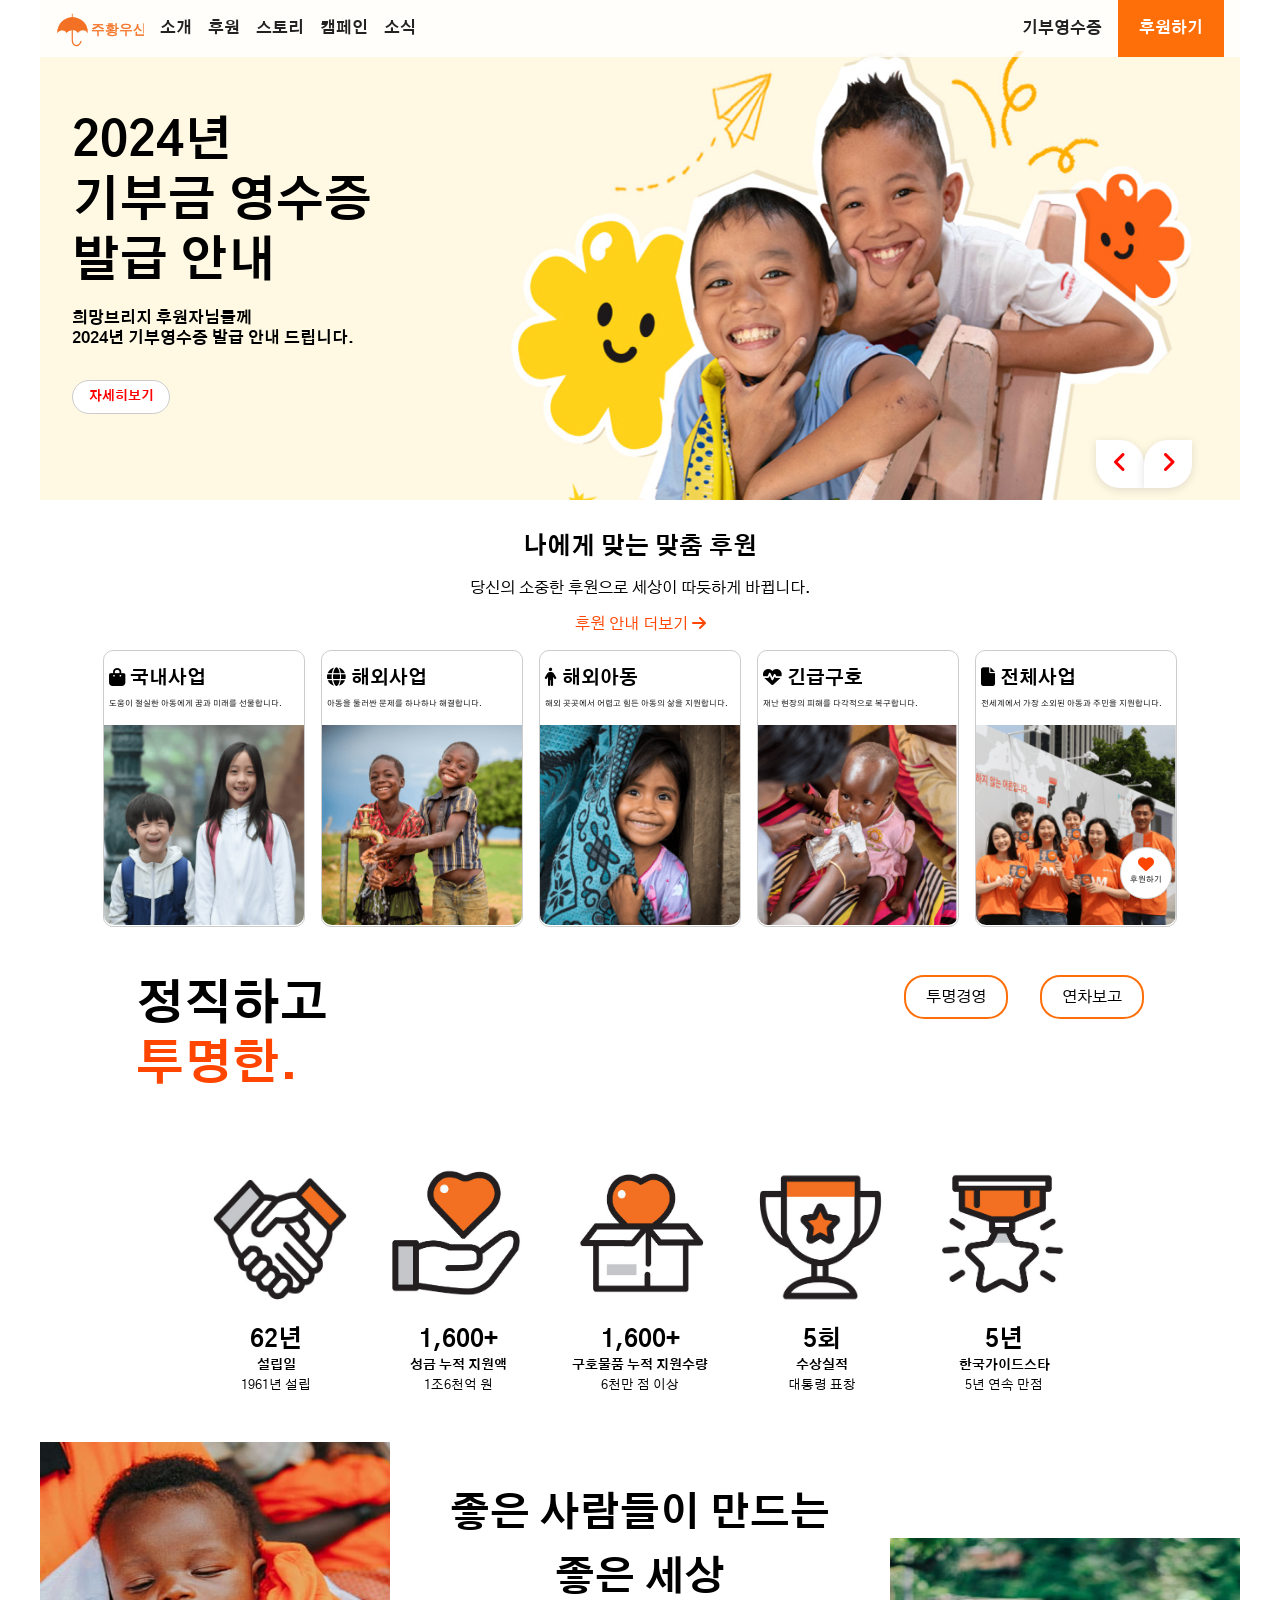
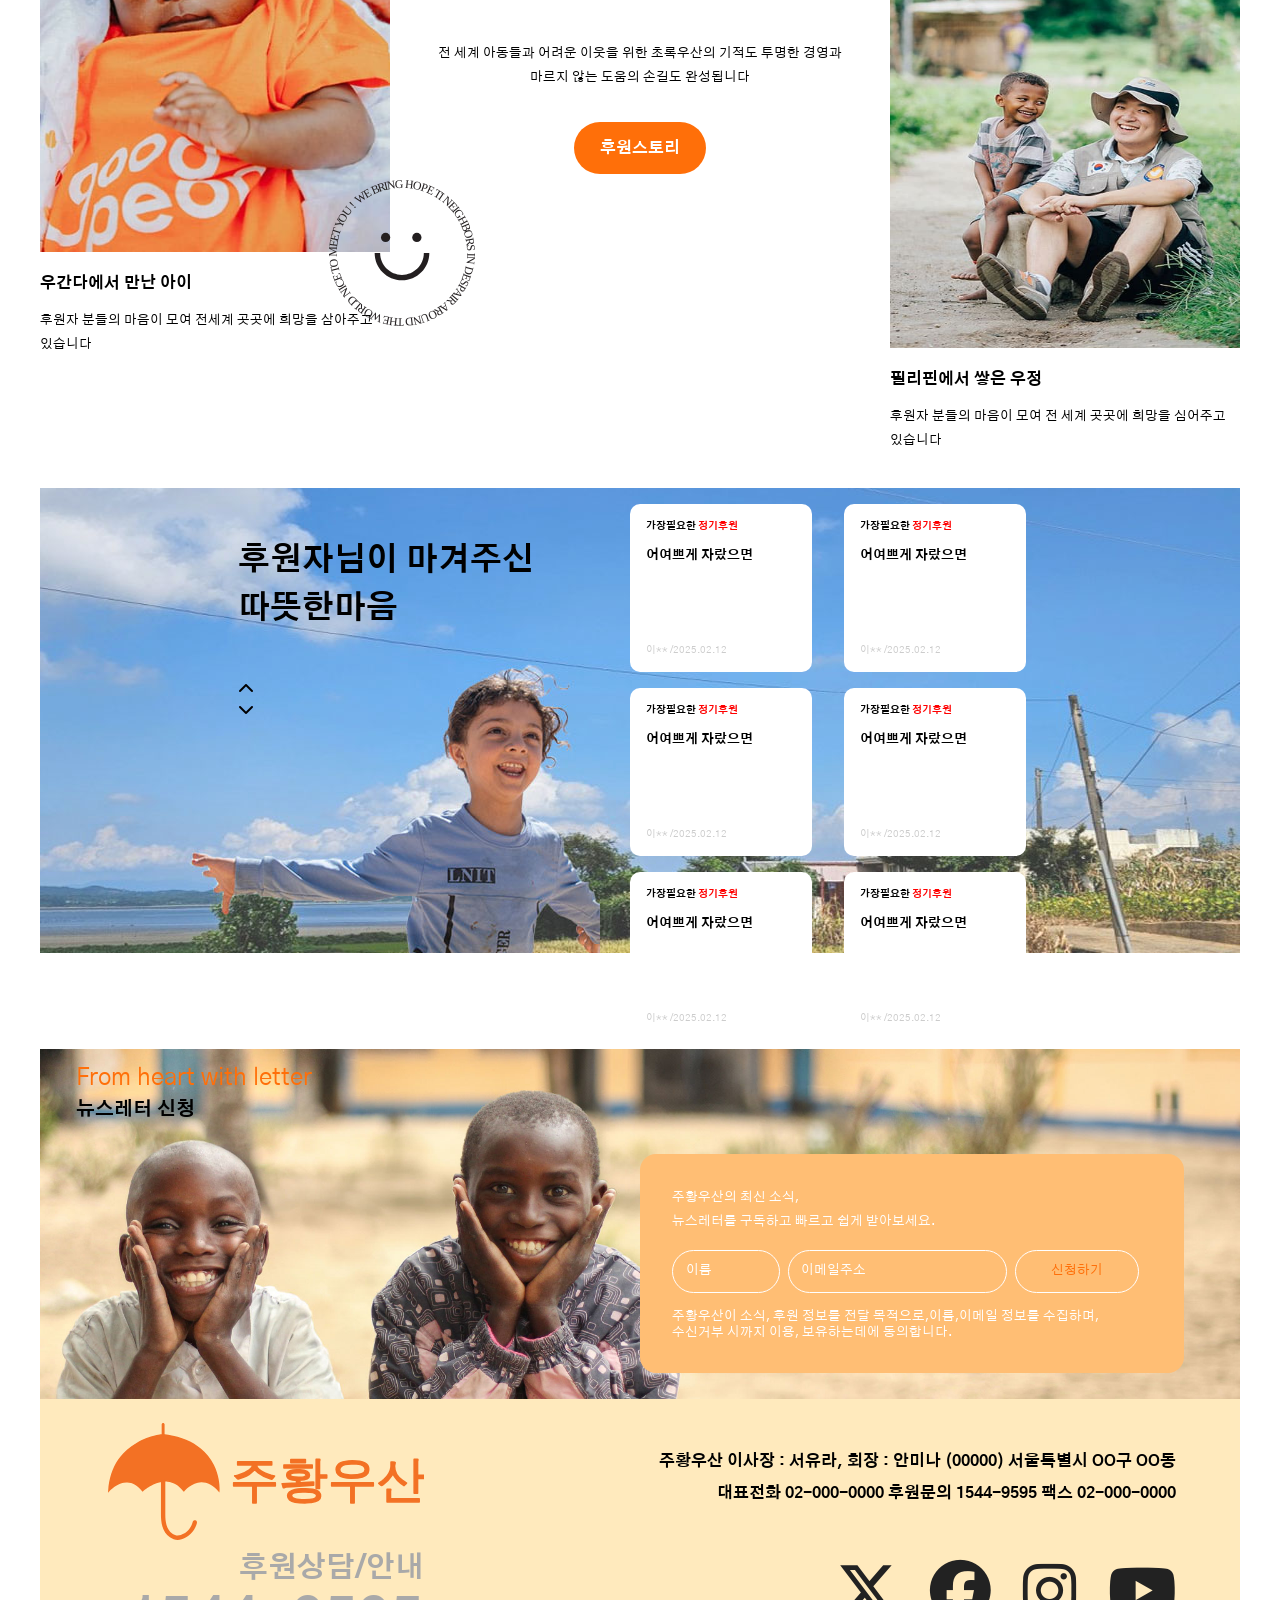
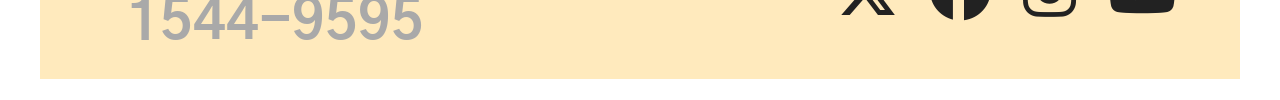
==== index.html @ 71ab64d7 "인덱스 후원스토리 뉴스" ====
<!DOCTYPE html>
<html lang="ko">
  <head>
    <meta charset="UTF-8" />
    <meta name="viewport" content="width=device-width, initial-scale=1.0" />
    <title>Document</title>

    <link rel="stylesheet" href="css/index.css" />
    <script src="js/jquery-3.7.1.min.js"></script>
    <script src="js/index.js"></script>
    <link
      rel="stylesheet"
      href="https://cdnjs.cloudflare.com/ajax/libs/font-awesome/6.7.2/css/all.min.css"
      integrity="sha512-Evv84Mr4kqVGRNSgIGL/F/aIDqQb7xQ2vcrdIwxfjThSH8CSR7PBEakCr51Ck+w+/U6swU2Im1vVX0SVk9ABhg=="
      crossorigin="anonymous"
      referrerpolicy="no-referrer"
    />
    <link rel="preconnect" href="https://fonts.googleapis.com" />
    <link rel="preconnect" href="https://fonts.gstatic.com" crossorigin />
    <link
      href="https://fonts.googleapis.com/css2?family=Gothic+A1&display=swap"
      rel="stylesheet"
    />
  </head>
  <body>
    <header>
      <div>
        <ul class="wrap01">
          <li>
            <h1>
              <a href="index.html"><img src="img/주황우산.svg" alt="로고" /></a>
            </h1>
          </li>
          <li class="menu"><a href="sponsor.html">소개</a></li>
          <li class="menu"><a href="spon.html">후원</a></li>
          <li class="menu"><a href="story.html">스토리</a></li>
          <li class="menu"><a href="campain.html">캠페인</a></li>
          <li class="menu"><a href="news.html">소식</a></li>
        </ul>
        <ul class="wrap02">
          <li class="receipt"><a href="#">기부영수증</a></li>
          <li class="sponsor"><a href="#">후원하기</a></li>
        </ul>
      </div>
      <div class="bars">
        <div class="bar"><i class="fa-solid fa-bars"></i></div>
        <div class="close"><i class="fa-solid fa-xmark"></i></div>
      </div>
    </header>
    <div class="visual">
      <div class="txt01">
        <h2>2024년<br />기부금 영수증<br />발급 안내</h2>
        <p>
          희망브리지 후원자님들께<br />2024년 기부영수증 발급 안내 드립니다.
        </p>
        <div class="more">자세히보기</div>
      </div>
      <ul>
        <li class="left"><i class="fa-solid fa-angle-left"></i></li>
        <li class="right"><i class="fa-solid fa-angle-right"></i></li>
      </ul>
    </div>
    <div class="container">

      <div class="con1">
          <h3 class="txt1">나에게 맞는 맞춤 후원</h3>
          <p class="txt2">당신의 소중한 후원으로 세상이 따듯하게 바뀝니다.</p>
          <div class="txt3">후원 안내 더보기 <i class="fa-solid fa-arrow-right"></i></div>
           <ul>
             <li>
                <div>
                  <h3><i class="fa-solid fa-bag-shopping"></i> 국내사업</h3>
                  <p>도움이 절실한 아동에게 꿈과 미래를 선물합니다. </p>
                </div>
                 <img src="img/con1.PNG" alt="">
             </li>
              <li>
              <div>
                  <h3><i class="fa-solid fa-globe"></i> 해외사업</h3>
                  <p>아동을 둘러싼 문제를 하나하나 해결합니다.</p>
                 </div>
                 <img src="img/con2.PNG" alt="">
             </li>
             <li>
              <div>
                  <h3><i class="fa-solid fa-person"></i> 해외아동</h3>
                  <p>해외 곳곳에서 어렵고 힘든 아동의 삶을 지원합니다.</p>
              </div>
              <img src="img/con3.PNG" alt="">
              </li>
              <li>
              <div>
                  <h3><i class="fa-solid fa-heart-pulse"></i> 긴급구호</h3>
                  <p>재난 현장의 피해를 다각적으로 복구합니다.</p>
              </div>
              <img src="img/con4.PNG" alt="">
              </li>
              <li class="mono">
              <div>
                  <h3><i class="fa-solid fa-file"></i> 전체사업</h3>
                  <p>전세계에서 가장 소외된 아동과 주민을 지원합니다.</p>
              </div>
              <img src="img/con5.PNG" alt="">
               </li>
              <li class="button">
              <i class="fa-solid fa-heart"></i>
            <div class="txt4">후원하기</div>
              </li>
          </ul>
         </div>
 
      <div class="con2">
          <div>
          <h2>정직하고<br><span>투명한.</span></h2>
          <ul>
              <li class="button01">투명경영</li>
              <li class="button01">연차보고</li>
          </ul>
          </div>
         <ul class="icon">
          <li>
              <img src="img/악수아이콘.jpg" alt="">
              <h3>62년</h3>
              <p class="txt5">설립일</p>
              <p>1961년 설립</p>
          </li>
          <li>
              <img src="img/손하트아이콘.jpg" alt="">
              <h3>1,600+</h3>
              <p class="txt5">성금 누적 지원액</p>
              <p>1조6천억 원</p>
          </li>
          <li>
              <img src="img/박스아이콘.jpg" alt="">
              <h3>1,600+</h3>
              <p class="txt5">구호물품 누적 지원수량</p>
              <p>6천만 점 이상</p>
          </li>
          <li>
              <img src="img/트로피아이콘.jpg" alt="">
              <h3>5회</h3>
              <p class="txt5">수상실적</p>
              <p>대통령 표창</p>
          </li>
          <li>
              <img src="img/별아이콘.jpg" alt="">
              <h3>5년</h3>
              <p class="txt5">한국가이드스타</p>
              <p>5년 연속 만점</p>
          </li>
          </ul>
        </div>

      <div class="con03">
        <div class="good">
          <h3>좋은 사람들이 만드는 좋은 세상</h3>
          <p class="txt05">
            전 세계 아동들과 어려운 이웃을 위한 초록우산의 기적도 투명한 경영과
            마르지 않는 도움의 손길도 완성됩니다
          </p>
          <div class="box"><a href="#">후원스토리</a></div>
        </div>
        <ul>
          
         <li>
          <img src="img/side_img1.jpg" alt="아기사진" />
          <p class="txt03">우간다에서 만난 아이</p>
          <p class="txt04">
            후원자 분들의 마음이 모여 전세계 곳곳에 희망을 삼아주고 있습니다
          </p>
          <div class="bg"></div>
        </li>
        
        <li class="good02">
          <h3>좋은 사람들이 만드는 좋은 세상</h3>
          <p class="txt05">
            전 세계 아동들과 어려운 이웃을 위한 초록우산의 기적도 투명한 경영과
            마르지 않는 도움의 손길도 완성됩니다
          </p>
          <div class="box"><a href="#">후원스토리</a></div>
        </li>
        <li class="people">
          <img src="img/side_img2.jpg" alt="봉사자와 아이" />
          <p class="txt03">필리핀에서 쌓은 우정</p>
          <p class="txt04">
            후원자 분들의 마음이 모여 전 세계 곳곳에 희망을 심어주고 있습니다
          </p>
        </li>
        </ul>
    </div>
      <div class="con04">
        <div class="wrap">
          <div class="left05">
          <h3>
            후원자님이 마겨주신<br />
            따뜻한마음
          </h3>
          <div><i class="fa-solid fa-chevron-up"></i></div>
          <div><i class="fa-solid fa-chevron-down"></i></div>
          </div>
          <div class="right05">
          <ul>
              <li>
              <p class="txt06">가장필요한 <span>정기후원</span></p>
              <p class="txt07">어여쁘게 자랐으면</p>
              <p class="txt08">이** /2025.02.12</p>
              </li>
              <li>
                <p class="txt06">가장필요한 <span>정기후원</span></p>
                <p class="txt07">어여쁘게 자랐으면</p>
                <p class="txt08">이** /2025.02.12</p>
              </li>
              <li>
                <p class="txt06">가장필요한 <span>정기후원</span></p>
                <p class="txt07">어여쁘게 자랐으면</p>
                <p class="txt08">이** /2025.02.12</p>
              </li>
              <li>
                <p class="txt06">가장필요한 <span>정기후원</span></p>
                <p class="txt07">어여쁘게 자랐으면</p>
                <p class="txt08">이** /2025.02.12</p>
              </li>
          </ul>
          <ul>
              <li>
              <p class="txt06">가장필요한 <span>정기후원</span></p>
              <p class="txt07">어여쁘게 자랐으면</p>
              <p class="txt08">이** /2025.02.12</p>
              </li>
              <li>
                <p class="txt06">가장필요한 <span>정기후원</span></p>
                <p class="txt07">어여쁘게 자랐으면</p>
                <p class="txt08">이** /2025.02.12</p>
              </li>
              <li>
                <p class="txt06">가장필요한 <span>정기후원</span></p>
                <p class="txt07">어여쁘게 자랐으면</p>
                <p class="txt08">이** /2025.02.12</p>
              </li>
            </ul>
           </div>
           <div class="new">
            <ul>
              <li>
              <p class="txt06">가장필요한 <span>정기후원</span></p>
              <p class="txt07">어여쁘게 자랐으면</p>
              <p class="txt08">이** /2025.02.12</p>
              </li>
              <li>
                <p class="txt06">가장필요한 <span>정기후원</span></p>
                <p class="txt07">어여쁘게 자랐으면</p>
                <p class="txt08">이** /2025.02.12</p>
              </li>
              <li>
                <p class="txt06">가장필요한 <span>정기후원</span></p>
                <p class="txt07">어여쁘게 자랐으면</p>
                <p class="txt08">이** /2025.02.12</p>
              </li>
            </ul>

           </div>
        </div>
      </div>
      <div class="con5">
        <div class="wrap05">
        <div class="leftbox">
          <p class="letter">From heart with letter</p>
          <p class="newsletter">뉴스레터 신청</p>
        </div>
        <div class="rightbox">
          <p>주황우산의 최신 소식,</p>
          <p>뉴스레터를 구독하고 빠르고 쉽게 받아보세요.</p>
          <ul>
            <li class="name">이름</li>
            <li class="meil">이메일주소</li>
            <li class="sign"><a href="#">신청하기</a></li>
          </ul>
          <div class="agree">
            주황우산이 소식, 후원 정보를 전달 목적으로,이름,이메일 정보를
            수집하며, 수신거부 시까지 이용, 보유하는데에 동의합니다.
          </div>
        </div>
      </div>
        <div class="bottombox">
          <p>주황우산의 최신 소식,</p>
          <p>뉴스레터를 구독하고 빠르고 쉽게 받아보세요.</p>
          <ul>
            <li class="name">이름</li>
            <li class="meil">이메일주소</li>
            <li class="sign"><a href="#">신청하기</a></li>
          </ul>
          <div class="agree">
            주황우산이 소식, 후원 정보를 전달 목적으로,이름,이메일 정보를
            수집하며, 수신거부 시까지 이용, 보유하는데에 동의합니다.
          </div>
        </div>
      </div>
    </div>
    <footer>
      <div class="wrap03">
        <a href="index.html"><img src="img/주황우산.svg" alt="로고" /></a>
        <p>후원상담/안내</p>
        <h2>1544-9595</h2>
      </div>
      <div class="wrap04">
        <div class="txt02">
          <p>
            주황우산 이사장 : 서유라, 회장 : 안미나 (00000) 서울특별시 OO구 OO동
          </p>
          <p>대표전화 02-000-0000 후원문의 1544-9595 팩스 02-000-0000</p>
        </div>
        <ul>
          <li>
            <a href="#"><i class="fa-brands fa-x-twitter"></i></a>
          </li>
          <li>
            <a href="#"><i class="fa-brands fa-facebook"></i></a>
          </li>
          <li>
            <a href="#"><i class="fa-brands fa-instagram"></i></a>
          </li>
          <li>
            <a href="#"><i class="fa-brands fa-youtube"></i></a>
          </li>
        </ul>
      </div>
    </footer>
    </body>
  </html>
   
  </body>
</html>
---- css/index.css ----
* {
  margin: 0px;
  padding: 0px;
}
li {
  list-style: none;
}
a {
  text-decoration: none;
  color: #222;
}
body {
  font-size: 16px;
  word-break: keep-all;
  height: 3300px;
  font-family: "Gothic A1", serif;
}

/*모바일 버전*/
@media (max-width: 600px) {
  /*header*/
  header {
    margin: 0px auto;
    background-color: rgba(255, 255, 255, 0.8);
    position: fixed;
    z-index: 10;
    width: 100%;
    padding: 0.5rem 1rem;
    align-items: center;
    box-sizing: border-box;
    display: flex;
    justify-content: space-between;
  }
  header a:hover {
    color: #ff6f09;
  }

  h1 {
    width: 6rem;
    height: 32px;
  }

  /*wrap01*/
  .wrap01 {
    display: flex;
    gap: 1rem;
  }

  .wrap02 {
    display: flex;
    align-items: center;
    gap: 1rem;
  }

  .menu {
    display: none;
  }

  .wrap02 {
    display: none;
  }

  .wrap02 .sponsor a:hover {
    color: #ff6f09;
  }
  .bars {
    font-size: 1.5rem;
    position: relative;
  }
  .close {
    position: absolute;
    top: 5%;
  }
  /*visual*/
  .visual {
    width: 100%;
    height: 100vh;
    background-image: url(../img/img_intro_dx.jpg);
    background-repeat: no-repeat;
    background-size: cover;
    background-position: center;
    position: relative;

    box-sizing: border-box;
  }
  .visual .txt01 {
    position: absolute;
    left: 45%;
    top: 60%;
    text-align: right;
  }
  .visual h2 {
    font-size: 2rem;
  }
  .visual p {
    font-size: 1rem;
    font-weight: bold;
    margin-top: 1rem;
  }
  .visual .more {
    background-color: #fff;
    color: red;
    width: 5rem;
    padding: 0.5rem;
    border-radius: 5rem;
    border: 1px solid#ccc;
    text-align: center;
    font-size: 0.8rem;
    font-weight: bold;
    margin-top: 2rem;
    margin-left: 11rem;
  }
  .visual ul {
    display: none;
  }

  .visual li {
    background-color: #fff;
    height: 3rem;
    width: 3rem;
    text-align: center;
    line-height: 3rem;
    box-shadow: rgba(99, 99, 99, 0.2) 0px 2px 8px 0px;
  }

  .visual .left {
    border-radius: 0rem 1.5rem;
  }
  .visual .right {
    border-radius: 1.5rem 0rem;
  }

  /*container*/
  .container {
    width: 90%;
    margin: 0rem auto;
  }
  /*con1*/
  .con1 {
    width: 100%;
  }
  .con1 ul {
    position: relative;
    display: flex;
    gap: 1rem;
    flex-wrap: wrap;
  }
  .con1 ul li div {
    text-align: center;
    margin: 1rem;
  }
  .con1 ul li p {
    font-size: 0.5rem;
    margin-top: 0.5rem;
  }
  .con1 ul li {
    width: 100%;
    height: 320px;
    border: 1px solid #ccc;
    border-radius: 10px;
    width: calc(100% / 2 - 1rem);
  }
  .con1 ul li img {
    width: 100%;
    height: 250px;
    border-radius: 0px 0px 10px 10px;
  }
  .con1 .txt1 {
    font-size: 1.5rem;
    text-align: center;
    margin: 2rem 0rem 1rem;
  }
  .con1 .txt2 {
    text-align: center;
    margin-bottom: 1rem;
  }
  .con1 .txt3 {
    text-align: center;
    color: orangered;
    margin-bottom: 1rem;
  }
  .con1 .mono {
    display: none;
  }
  .con1 .button {
    background-color: #fff;
    width: 80px;
    height: 80px;
    text-align: center;
    border-radius: 100%;
    position: absolute;
    left: 80%;
    bottom: 0%;
  }
  .con1 .button i {
    color: orangered;
    margin: 1rem 0rem 0rem;
    font-size: 1.5rem;
  }
  .con1 .button .txt4 {
    font-size: 0.8rem;
    margin-top: 0rem;
    font-weight: bold;
  }
  /*con2*/
  .con2 {
    width: 90%;
    margin: 3rem auto;
  }
  .con2 div {
    display: flex;

    gap: 2rem;
  }
  .con2 h2 {
    font-size: 2.5rem;
  }
  .con2 h2 span {
    color: orangered;
  }
  .con2 ul .button01 {
    border: 2px solid #ff6f09;
    width: 100px;
    height: 40px;
    line-height: 40px;
    border-radius: 20px;
  }
  .con2 ul {
    display: flex;
    justify-content: center;
    gap: 1rem;
    text-align: center;
    margin-top: 5rem;
  }
  .con2 .icon {
    margin-top: 2rem;
  }
  .con2 ul img {
    width: 90%;
    height: 100px;
    margin-bottom: 0.7rem;
  }
  .con2 h3 {
    font-size: 1.5rem;
    width: 3vw;
  }
  .con2 ul p {
    font-size: 0.8rem;
  }
  .con2 ul .txt5 {
    font-weight: bold;
  }

  /**container con03**/
  .con03 {
    width: 100%;
    margin: 0px auto;
  }
  .con03 .good02 {
    display: none;
  }

  .con03 ul {
    display: flex;
    gap: 2.1rem;
  }

  .con03 img {
    width: 100%;
    height: 300px;
  }

  .con03 .txt03 {
    font-weight: bold;
    margin: 1rem 0rem;
  }
  .con03 .txt04 {
    font-size: 0.8rem;
    line-height: 1.5rem;
  }
  .con03 li {
    position: relative;
  }
  .con03 .bg {
    width: 100%;
    height: 150px;
    background-image: url(../img/smail.svg);
    background-position: center;
    background-repeat: no-repeat;
    position: absolute;
    left: 30%;
    top: 43%;
  }
  .con03 h3 {
    font-size: 2rem;
    text-align: center;
    margin: 2rem 0rem 1rem;
    line-height: 4rem;
  }
  .con03 .txt05 {
    font-size: 0.8rem;
    text-align: center;
    line-height: 1.5rem;
  }
  .con03 .box {
    background-color: #ff6f09;
    width: 100px;
    text-align: center;
    margin: 2rem auto;
    padding: 1rem;
    border-radius: 30px;
  }
  .con03 .box a {
    color: #fff;
    font-weight: bold;
  }

  /**con04**/
  .con04 {
    width: 100%;
    height: 100vh;
    background-image: url(../img/sub1-img1.png);
    background-repeat: no-repeat;
    background-position: center;
    background-size: cover;
    margin-bottom: 3rem;
  }

  .con04 .wrap {
    margin-top: 3rem;
    display: flex;
    gap: 1rem;
  }

  .con04 h3 {
    font-size: 2rem;
    text-align: left;
    margin: 3rem 0rem;
    line-height: 3rem;
  }
  .con04 .right05 {
    display: none;
  }
  .con04 .new {
    margin-top: 5rem;
  }
  .con04 li {
    background-color: #ffeabd;
    width: 80%;
    margin: 1rem;
    padding: 1rem;
    border-radius: 10px;
  }
  .con04 .txt06 {
    font-weight: bold;
    font-size: 0.6rem;
  }
  .con04 span {
    color: red;
    font-weight: bold;
  }
  .con04 .txt07 {
    font-weight: bold;
    margin: 1rem 0rem 5rem;
    font-size: 0.8rem;
  }
  .con04 .txt08 {
    font-size: 0.6rem;
    color: #ccc;
  }
  /*con5*/
  .con5 {
    width: 100%;
  }
  .con5 .wrap05 {
    width: 100%;
    height: 350px;
    margin: 0px auto;
    background-image: url(../img/뉴스레터.jpg);
    background-repeat: no-repeat;
    background-size: cover;
    position: relative;
    background-position: center;
    border-radius: 20px;
  }
  .con5 .leftbox {
    position: absolute;
    left: 50%;
    top: 30%;
    line-height: 1.5rem;
    text-align: right;
  }
  .con5 .leftbox .letter {
    color: #ff6f09;
    font-size: 1.5rem;
    margin-bottom: 0.5rem;
  }
  .con5 .leftbox .newsletter {
    font-size: 1.2rem;
    font-weight: bold;
  }

  .con5 .rightbox {
    display: none;
  }
  .con5 .bottombox {
    color: #fff;
    background-color: #ffbe74;
    width: 90%;
    padding: 1.5rem;
    border-radius: 1rem;
  }
  .con5 .bottombox p {
    font-size: 0.8rem;
    line-height: 1.5rem;
  }
  .con5 .bottombox ul {
    margin: 1rem 0rem;
    display: flex;
    gap: 0.5rem;
  }
  .con5 .bottombox li {
    font-size: 0.8rem;
    border: 1px solid#fff;
    border-radius: 2rem;
    padding: 0.8rem;
  }
  .con5 .bottombox .name {
    width: 5rem;
  }
  .con5 .bottombox .meil {
    width: 12rem;
  }
  .con5 .bottombox .sign {
    width: 6rem;
    text-align: center;
  }
  .con5 .bottombox .sign a {
    color: #ff6f09;
  }

  .con5 .bottombox .sign:hover {
    background-color: #fff;
  }

  .con5 .bottombox .agree {
    font-size: 0.8rem;
    word-wrap: break-word;
  }
  /*footer*/
  footer {
    width: 100%;

    margin: 0px auto;
    background-color: #ffeabd;

    padding: 2rem 4rem;
    box-sizing: border-box;
  }
  footer img {
    width: 200px;
  }

  footer .wrap03 {
    color: darkgray;
    font-weight: bold;
    padding-bottom: 2rem;
  }
  footer .wrap03 p {
    font-size: 1.8rem;
    margin-top: 1.5rem;
  }

  footer h2 {
    font-size: 3rem;
  }

  footer .txt02 p {
    font-size: 0.9rem;
    line-height: 2rem;
    font-weight: bold;
  }

  footer ul {
    display: flex;

    gap: 2rem;
    font-size: 3rem;
    padding-top: 2rem;
  }
}

/*태블릿*/
@media (min-width: 600px) and (max-width: 1220px) {
  /*header*/
  header {
    margin: 0px auto;
    background-color: rgba(255, 255, 255, 0.8);
    position: fixed;
    z-index: 10;
    width: 100%;
    padding: 0.8rem 1rem;
    align-items: center;
    box-sizing: border-box;
  }
  header a:hover {
    color: #ff6f09;
  }

  h1 {
    width: 5.5rem;
    height: 31.65px;
  }

  header div {
    display: flex;
    align-items: center;
    justify-content: space-between;
    line-height: 31.65px;
    width: 100%;
    margin: 0px auto;
    box-sizing: border-box;
    padding: 0rem 1rem;
  }
  /*wrap01*/
  .wrap01 {
    display: flex;
    gap: 1rem;
  }

  .wrap02 {
    display: flex;
    align-items: center;
    gap: 1rem;
  }

  .wrap02 .sponsor,
  .receipt,
  .menu {
    font-size: 1rem;
    font-weight: bold;
  }

  .wrap02 .sponsor a {
    background-color: #ff6f09;
    color: #fff;
    padding: 1.3rem;
  }

  .wrap02 .sponsor a:hover {
    background-color: #ccc;
    color: #ff6f09;
  }
  .bars {
    display: none;
  }
  /*visual*/
  .visual {
    width: 100%;
    height: 500px;
    background-image: url(../img/비주얼.jpg);
    background-repeat: no-repeat;

    margin: 0px auto;
    position: relative;
  }
  .visual .txt01 {
    position: absolute;
    left: 2rem;
    top: 7rem;
  }
  .visual h2 {
    font-size: 3rem;
  }
  .visual p {
    font-size: 1rem;
    font-weight: bold;
    margin-top: 1rem;
  }
  .visual .more {
    background-color: #fff;
    color: red;
    width: 5rem;
    padding: 0.5rem;
    border-radius: 5rem;
    border: 1px solid#ccc;
    text-align: center;
    font-size: 0.8rem;
    font-weight: bold;
    margin-top: 2rem;
  }
  .visual ul {
    display: flex;
    color: red;
    font-size: 1.5rem;
    position: absolute;
    left: 88%;
    top: 88%;
  }

  .visual li {
    background-color: #fff;
    height: 3rem;
    width: 3rem;
    text-align: center;
    line-height: 3rem;
    box-shadow: rgba(99, 99, 99, 0.2) 0px 2px 8px 0px;
  }

  .visual .left {
    border-radius: 0rem 1.5rem;
  }
  .visual .right {
    border-radius: 1.5rem 0rem;
  }
  /*container*/
  .container {
    width: 100%;
    margin: 0px auto;
  }
  /*con1*/
  .con1 {
    width: 90%;
    margin: 0rem auto;
  }
  .con1 ul {
    display: flex;
    justify-content: center;
    gap: 1rem;
    position: relative;
  }
  .con1 ul li div {
    margin: 1rem 0.3rem;
  }
  .con1 ul li p {
    font-size: 0.5rem;
    margin: 0.5rem;
  }
  .con1 h3 {
    margin: 0rem 0.5rem;
  }
  .con1 ul li {
    width: 100%;
    height: 275px;
    border: 1px solid #ccc;
    border-radius: 10px;
  }
  .con1 ul li img {
    width: 100%;
    height: 200px;
    border-radius: 0px 0px 10px 10px;
  }
  .con1 .txt1 {
    font-size: 1.5rem;
    text-align: center;
    margin: 2rem 0rem 1rem;
  }
  .con1 .txt2 {
    text-align: center;
    margin-bottom: 1rem;
  }
  .con1 .txt3 {
    text-align: center;
    color: orangered;
    margin-bottom: 1rem;
  }
  .con1 .button {
    background-color: #fff;
    width: 50px;
    height: 50px;
    text-align: center;
    border-radius: 25px;
    position: absolute;
    left: 95%;
    bottom: 0%;
  }
  .con1 .button i {
    color: orangered;
    margin: 0.5rem 0rem 0rem;
  }
  .con1 .button .txt4 {
    font-size: 0.5rem;
    margin-top: 0rem;
  }
  /*con2*/
  .con2 {
    width: 90%;
    margin: 3rem auto;
  }
  .con2 div {
    display: flex;
    justify-content: space-between;
    padding: 0rem 6rem 4rem;
  }
  .con2 h2 {
    font-size: 3rem;
  }
  .con2 h2 span {
    color: orangered;
  }
  .con2 ul .button01 {
    border: 2px solid #ff6f09;
    width: 100px;
    height: 40px;
    line-height: 40px;
    border-radius: 20px;
  }
  .con2 ul {
    display: flex;
    justify-content: center;
    gap: 2rem;
    text-align: center;
  }
  .con2 ul img {
    width: 80%;
    height: 150px;
    margin-bottom: 0.7rem;
  }
  .con2 h3 {
    font-size: 1.5rem;
  }
  .con2 ul p {
    font-size: 0.8rem;
  }
  .con2 ul .txt5 {
    font-weight: bold;
    margin: 0.2rem 0rem;
  }

  /**container con03**/
  .con03 {
    width: 90%;
    margin: 0px auto;
    height: 550px;
  }
  .con03 .good {
    display: none;
  }
  .con03 ul {
    display: flex;
    gap: 3rem;
    justify-content: space-between;
  }

  .con03 img {
    width: 100%;
    height: 410px;
  }
  .con03 .txt03 {
    margin: 1rem 0rem;
  }
  .con03 .txt03 {
    font-weight: bold;
  }
  .con03 .txt04 {
    font-size: 0.8rem;
    line-height: 1.5rem;
  }
  .con03 li {
    position: relative;
  }
  .con03 .bg {
    width: 200px;
    height: 150px;
    background-image: url(../img/smail.svg);
    background-position: center;
    background-repeat: no-repeat;
    position: absolute;
    left: 75%;
    top: 55%;
  }
  .con03 h3 {
    font-size: 2.5rem;
    text-align: center;
    margin: 2.5rem 0rem 2rem;
    line-height: 4rem;
  }
  .con03 .txt05 {
    font-size: 0.8rem;
    text-align: center;
    line-height: 1.5rem;
  }
  .con03 .box {
    background-color: #ff6f09;
    width: 100px;
    text-align: center;
    margin: 2rem auto;
    padding: 1rem;
    border-radius: 30px;
  }
  .con03 .box a {
    color: #fff;
    font-weight: bold;
  }
  .con03 .people {
    margin-top: 6rem;
  }
  /**con04**/
  .con04 {
    width: 90%;
    background-image: url(../img/main.jpg);

    background-repeat: no-repeat;
    background-size: cover;

    height: 465px;
    margin: 6rem auto;
  }
  .con04 .new {
    display: none;
  }
  .con04 .wrap {
    display: flex;
    gap: 10rem;
    justify-content: center;
  }

  .con04 h3 {
    font-size: 2rem;
    text-align: left;
    margin: 3rem 0rem;
    line-height: 3rem;
  }
  .con04 .right05 {
    display: flex;
  }
  .con04 li {
    background-color: #fff;
    width: 70%;
    margin: 1rem;
    padding: 1rem;
    border-radius: 10px;
  }
  .con04 .txt06 {
    font-weight: bold;
    font-size: 0.6rem;
  }
  .con04 span {
    color: red;
    font-weight: bold;
  }
  .con04 .txt07 {
    font-weight: bold;
    margin: 1rem 0rem 5rem;
    font-size: 0.8rem;
  }
  .con04 .txt08 {
    font-size: 0.6rem;
    color: #ccc;
  }
  /*con5*/
  .con5 {
    width: 100%;
    height: 350px;
    margin: 0px auto;
    background-image: url(../img/뉴스레터.jpg);
    background-repeat: no-repeat;
    background-size: cover;
    position: relative;
  }
  .con5 .leftbox {
    position: absolute;
    left: 5%;
    top: 5%;
    line-height: 1.5rem;
  }
  .con5 .leftbox .letter {
    color: #ff6f09;
    font-size: 1.5rem;
    margin-bottom: 0.5rem;
  }
  .con5 .leftbox .newsletter {
    font-size: 1.2rem;
    font-weight: bold;
  }

  .con5 .rightbox {
    position: absolute;
    left: 48%;
    top: 30%;
    color: #fff;
    background-color: #ffbe74;
    width: 40%;
    padding: 2rem;
    border-radius: 1rem;
  }

  .con5 .rightbox p {
    font-size: 0.8rem;
    line-height: 1.5rem;
  }
  .con5 .rightbox ul {
    margin: 1rem 0rem;
    display: flex;
    gap: 0.5rem;
  }
  .con5 .rightbox li {
    font-size: 0.8rem;
    border: 1px solid#fff;
    border-radius: 2rem;
    padding: 0.8rem;
  }
  .con5 .rightbox .name {
    width: 5rem;
  }
  .con5 .rightbox .meil {
    width: 12rem;
  }
  .con5 .rightbox .sign {
    width: 6rem;
    text-align: center;
  }
  .con5 .rightbox .sign a {
    color: #ff6f09;
  }

  .con5 .rightbox .sign:hover {
    background-color: #fff;
  }

  .con5 .rightbox .agree {
    font-size: 0.8rem;
    word-wrap: break-word;
  }
  .con5 .bottombox {
    display: none;
  }
  /*footer*/
  footer {
    width: 100%;
    height: 280px;
    margin: 0px auto;
    background-color: #ffeabd;
    display: flex;
    justify-content: space-between;
    padding: 0rem 4rem;
    box-sizing: border-box;
    align-items: center;
  }
  footer img {
    width: 320px;
  }

  footer .wrap03 {
    color: darkgray;
    font-weight: bold;
  }
  footer .wrap03 p {
    text-align: right;
    font-size: 1.8rem;
  }

  footer h2 {
    font-size: 3.5rem;
    text-align: right;
  }

  footer .txt02 p {
    font-size: 1rem;
    line-height: 2rem;
    font-weight: bold;
    text-align: right;
  }

  footer ul {
    display: flex;
    justify-content: right;
    gap: 2rem;
    font-size: 3.8rem;
    padding-top: 3rem;
  }
}

/*pc버전*/
@media (min-width: 1220px) {
  /*header*/
  header {
    margin: 0px auto;
    background-color: rgba(255, 255, 255, 0.8);
    position: fixed;
    z-index: 10;
    width: 100%;
    padding: 0.8rem 1rem;
    align-items: center;
    box-sizing: border-box;
  }
  header a:hover {
    color: #ff6f09;
  }

  h1 {
    width: 5.5rem;
    height: 31.65px;
  }

  header div {
    display: flex;
    align-items: center;
    justify-content: space-between;
    line-height: 31.65px;
    width: 1200px;
    margin: 0px auto;
    box-sizing: border-box;
    padding: 0rem 1rem;
  }
  /*wrap01*/
  .wrap01 {
    display: flex;
    gap: 1rem;
  }

  .wrap02 {
    display: flex;
    align-items: center;
    gap: 1rem;
  }

  .wrap02 .sponsor,
  .receipt,
  .menu {
    font-size: 1rem;
    font-weight: bold;
  }

  .wrap02 .sponsor a {
    background-color: #ff6f09;
    color: #fff;
    padding: 1.3rem;
  }

  .wrap02 .sponsor a:hover {
    background-color: #ccc;
    color: #ff6f09;
  }
  .bars {
    display: none;
  }
  /*visual*/
  .visual {
    width: 1200px;
    height: 500px;
    background-image: url(../img/비주얼.jpg);
    background-repeat: no-repeat;

    margin: 0px auto;
    position: relative;
  }
  .visual .txt01 {
    position: absolute;
    left: 2rem;
    top: 7rem;
  }
  .visual h2 {
    font-size: 3rem;
  }
  .visual p {
    font-size: 1rem;
    font-weight: bold;
    margin-top: 1rem;
  }
  .visual .more {
    background-color: #fff;
    color: red;
    width: 5rem;
    padding: 0.5rem;
    border-radius: 5rem;
    border: 1px solid#ccc;
    text-align: center;
    font-size: 0.8rem;
    font-weight: bold;
    margin-top: 2rem;
  }
  .visual ul {
    display: flex;
    color: red;
    font-size: 1.5rem;
    position: absolute;
    left: 88%;
    top: 88%;
  }

  .visual li {
    background-color: #fff;
    height: 3rem;
    width: 3rem;
    text-align: center;
    line-height: 3rem;
    box-shadow: rgba(99, 99, 99, 0.2) 0px 2px 8px 0px;
  }

  .visual .left {
    border-radius: 0rem 1.5rem;
  }
  .visual .right {
    border-radius: 1.5rem 0rem;
  }

  /*container*/
  .container {
    width: 1200px;
    margin: 0px auto;
  }
  /*con1*/
  .con1 ul {
    display: flex;
    justify-content: center;
    gap: 1rem;
    position: relative;
  }
  .con1 ul li div {
    margin: 1rem 0.3rem;
  }
  .con1 ul li p {
    font-size: 0.5rem;
    margin-top: 0.5rem;
  }
  .con1 ul li {
    width: 200px;
    height: 275px;
    border: 1px solid #ccc;
    border-radius: 10px;
  }
  .con1 ul li img {
    width: 200px;
    height: 200px;
    border-radius: 0px 0px 10px 10px;
  }
  .con1 .txt1 {
    font-size: 1.5rem;
    text-align: center;
    margin: 2rem 0rem 1rem;
  }
  .con1 .txt2 {
    text-align: center;
    margin-bottom: 1rem;
  }
  .con1 .txt3 {
    text-align: center;
    color: orangered;
    margin-bottom: 1rem;
  }
  .con1 .button {
    background-color: #fff;
    width: 50px;
    height: 50px;
    text-align: center;
    border-radius: 25px;
    position: absolute;
    left: 90%;
    bottom: 10%;
  }
  .con1 .button i {
    color: orangered;
    margin: 0.5rem 0rem 0rem;
  }
  .con1 .button .txt4 {
    font-size: 0.5rem;
    margin-top: 0rem;
  }

  /*con2*/
  .con2 {
    width: 1200px;
    margin: 3rem auto;
  }
  .con2 div {
    display: flex;
    justify-content: space-between;
    padding: 0rem 6rem 4rem;
  }
  .con2 h2 {
    font-size: 3rem;
  }
  .con2 h2 span {
    color: orangered;
  }
  .con2 ul .button01 {
    border: 2px solid #ff6f09;
    width: 100px;
    height: 40px;
    line-height: 40px;
    border-radius: 20px;
  }
  .con2 ul {
    display: flex;
    justify-content: center;
    gap: 2rem;
    text-align: center;
  }
  .con2 ul img {
    width: 150px;
    height: 150px;
    margin-bottom: 0.7rem;
  }
  .con2 h3 {
    font-size: 1.5rem;
  }
  .con2 ul p {
    font-size: 0.8rem;
  }
  .con2 ul .txt5 {
    font-weight: bold;
    margin: 0.2rem 0rem;
  }

  /**container con03**/
  .con03 {
    width: 100%;
    margin: 0px auto;
    height: 550px;
  }
  .con03 .good {
    display: none;
  }
  .con03 ul {
    display: flex;
    gap: 3rem;
    justify-content: space-between;
  }

  .con03 img {
    width: 350px;
    height: 410px;
  }
  .con03 .txt03 {
    margin: 1rem 0rem;
  }
  .con03 .txt03 {
    font-weight: bold;
  }
  .con03 .txt04 {
    font-size: 0.8rem;
    line-height: 1.5rem;
  }
  .con03 li {
    position: relative;
  }
  .con03 .bg {
    width: 200px;
    height: 150px;
    background-image: url(../img/smail.svg);
    background-position: center;
    background-repeat: no-repeat;
    position: absolute;
    left: 75%;
    top: 55%;
  }
  .con03 h3 {
    font-size: 2.5rem;
    text-align: center;
    margin: 2.5rem 0rem 2rem;
    line-height: 4rem;
  }
  .con03 .txt05 {
    font-size: 0.8rem;
    text-align: center;
    line-height: 1.5rem;
  }
  .con03 .box {
    background-color: #ff6f09;
    width: 100px;
    text-align: center;
    margin: 2rem auto;
    padding: 1rem;
    border-radius: 30px;
  }
  .con03 .box a {
    color: #fff;
    font-weight: bold;
  }
  .con03 .people {
    margin-top: 6rem;
  }

  /**con04**/
  .con04 {
    width: 1200px;
    background-image: url(../img/main.jpg);

    background-repeat: no-repeat;
    background-size: cover;

    height: 465px;
    margin: 6rem auto;
  }
  .con04 .new {
    display: none;
  }
  .con04 .wrap {
    display: flex;
    gap: 5rem;
    justify-content: center;
  }

  .con04 h3 {
    font-size: 2rem;
    text-align: left;
    margin: 3rem 0rem;
    line-height: 3rem;
  }
  .con04 .right05 {
    display: flex;
  }
  .con04 li {
    background-color: #fff;
    width: 150px;
    margin: 1rem;
    padding: 1rem;
    border-radius: 10px;
  }
  .con04 .txt06 {
    font-weight: bold;
    font-size: 0.6rem;
  }
  .con04 span {
    color: red;
    font-weight: bold;
  }
  .con04 .txt07 {
    font-weight: bold;
    margin: 1rem 0rem 5rem;
    font-size: 0.8rem;
  }
  .con04 .txt08 {
    font-size: 0.6rem;
    color: #ccc;
  }
  /*con5*/
  .con5 {
    width: 1200px;
    height: 350px;
    margin: 0px auto;
    background-image: url(../img/뉴스레터.jpg);
    background-repeat: no-repeat;
    background-size: cover;
    position: relative;
  }
  .con5 .leftbox {
    position: absolute;
    left: 3%;
    top: 5%;
    line-height: 1.5rem;
  }
  .con5 .leftbox .letter {
    color: #ff6f09;
    font-size: 1.5rem;
    margin-bottom: 0.5rem;
  }
  .con5 .leftbox .newsletter {
    font-size: 1.2rem;
    font-weight: bold;
  }

  .con5 .rightbox {
    position: absolute;
    left: 50%;
    top: 30%;
    color: #fff;
    background-color: #ffbe74;
    width: 30rem;
    padding: 2rem;
    border-radius: 1rem;
  }

  .con5 .rightbox p {
    font-size: 0.8rem;
    line-height: 1.5rem;
  }
  .con5 .rightbox ul {
    margin: 1rem 0rem;
    display: flex;
    gap: 0.5rem;
  }
  .con5 .rightbox li {
    font-size: 0.8rem;
    border: 1px solid#fff;
    border-radius: 2rem;
    padding: 0.8rem;
  }
  .con5 .rightbox .name {
    width: 5rem;
  }
  .con5 .rightbox .meil {
    width: 12rem;
  }
  .con5 .rightbox .sign {
    width: 6rem;
    text-align: center;
  }
  .con5 .rightbox .sign a {
    color: #ff6f09;
  }

  .con5 .rightbox .sign:hover {
    background-color: #fff;
  }

  .con5 .rightbox .agree {
    font-size: 0.8rem;
    word-wrap: break-word;
  }
  .con5 .bottombox {
    display: none;
  }
  /*footer*/
  footer {
    width: 1200px;
    height: 280px;
    margin: 0px auto;
    background-color: #ffeabd;
    display: flex;
    justify-content: space-between;
    padding: 0rem 4rem;
    box-sizing: border-box;
    align-items: center;
  }
  footer img {
    width: 320px;
  }

  footer .wrap03 {
    color: darkgray;
    font-weight: bold;
  }
  footer .wrap03 p {
    text-align: right;
    font-size: 1.8rem;
  }

  footer h2 {
    font-size: 3.5rem;
    text-align: right;
  }

  footer .txt02 p {
    font-size: 1rem;
    line-height: 2rem;
    font-weight: bold;
    text-align: right;
  }

  footer ul {
    display: flex;
    justify-content: right;
    gap: 2rem;
    font-size: 3.8rem;
    padding-top: 3rem;
  }
}
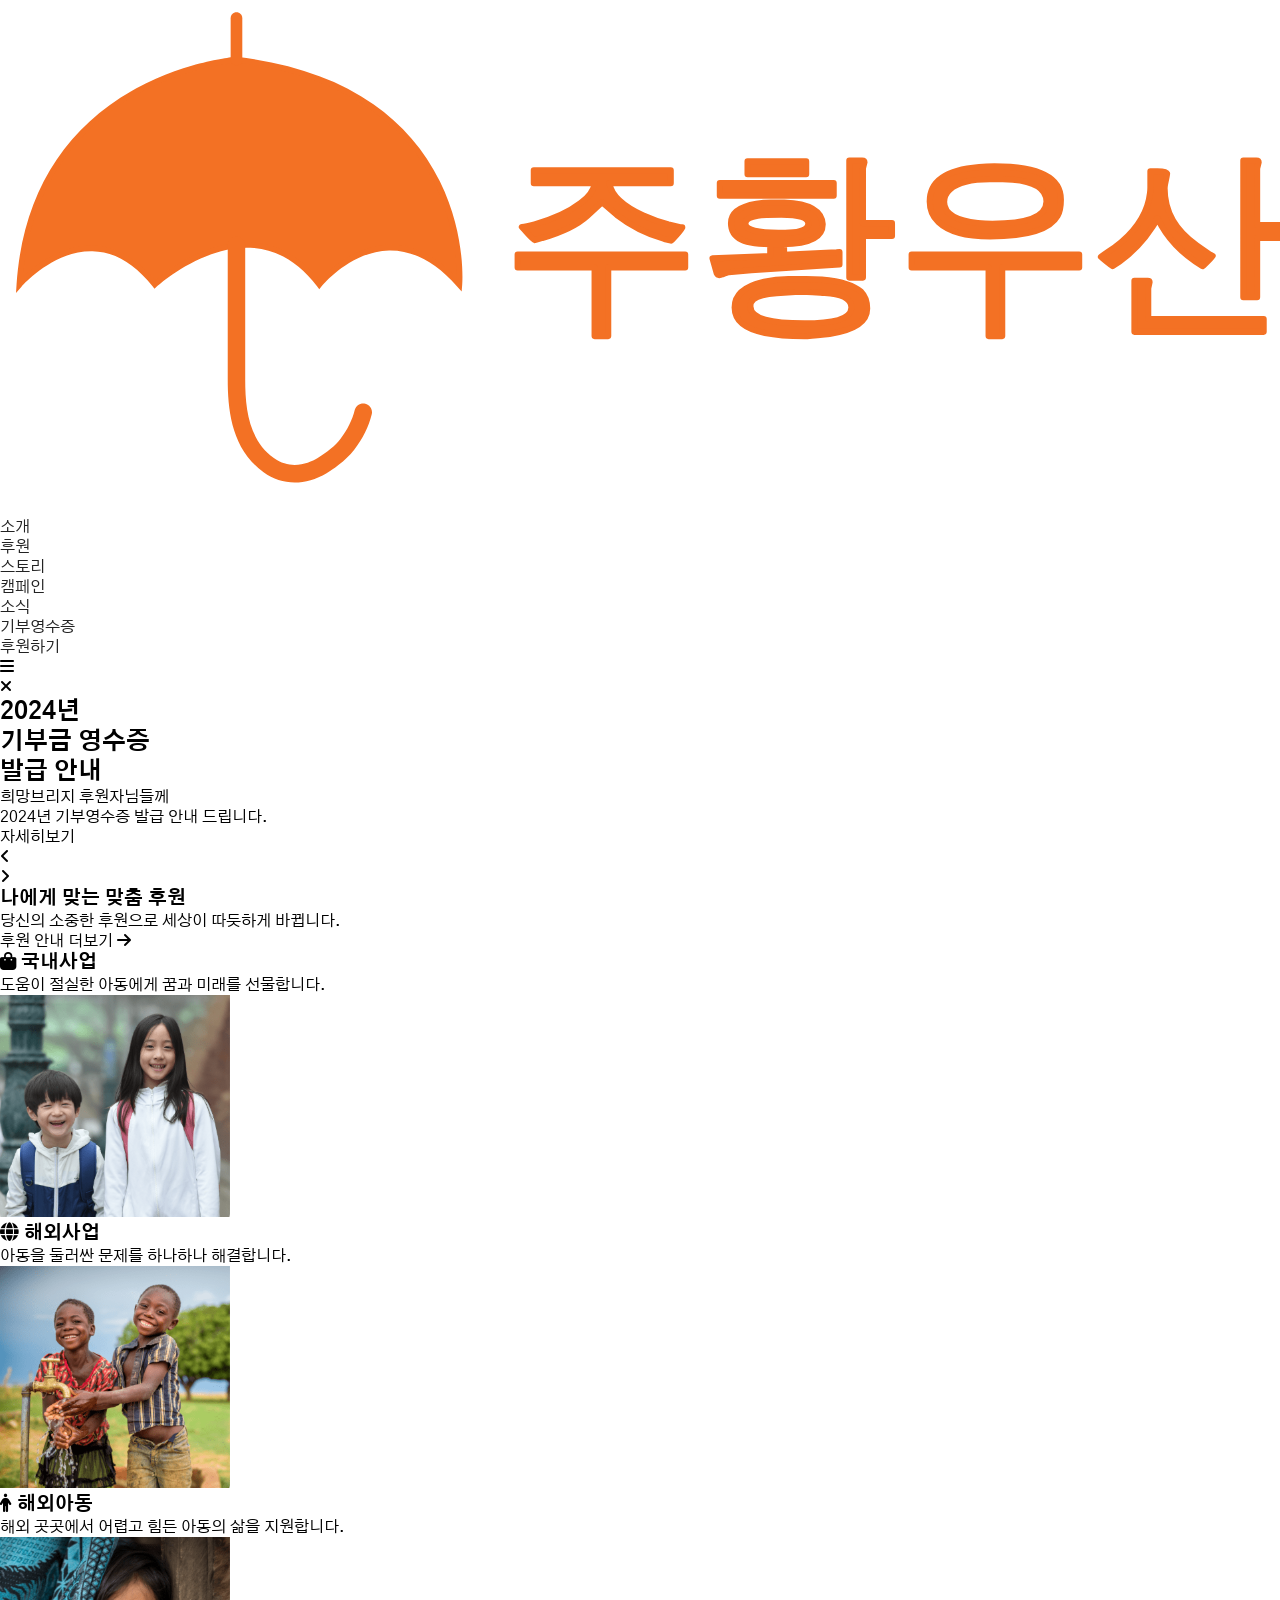
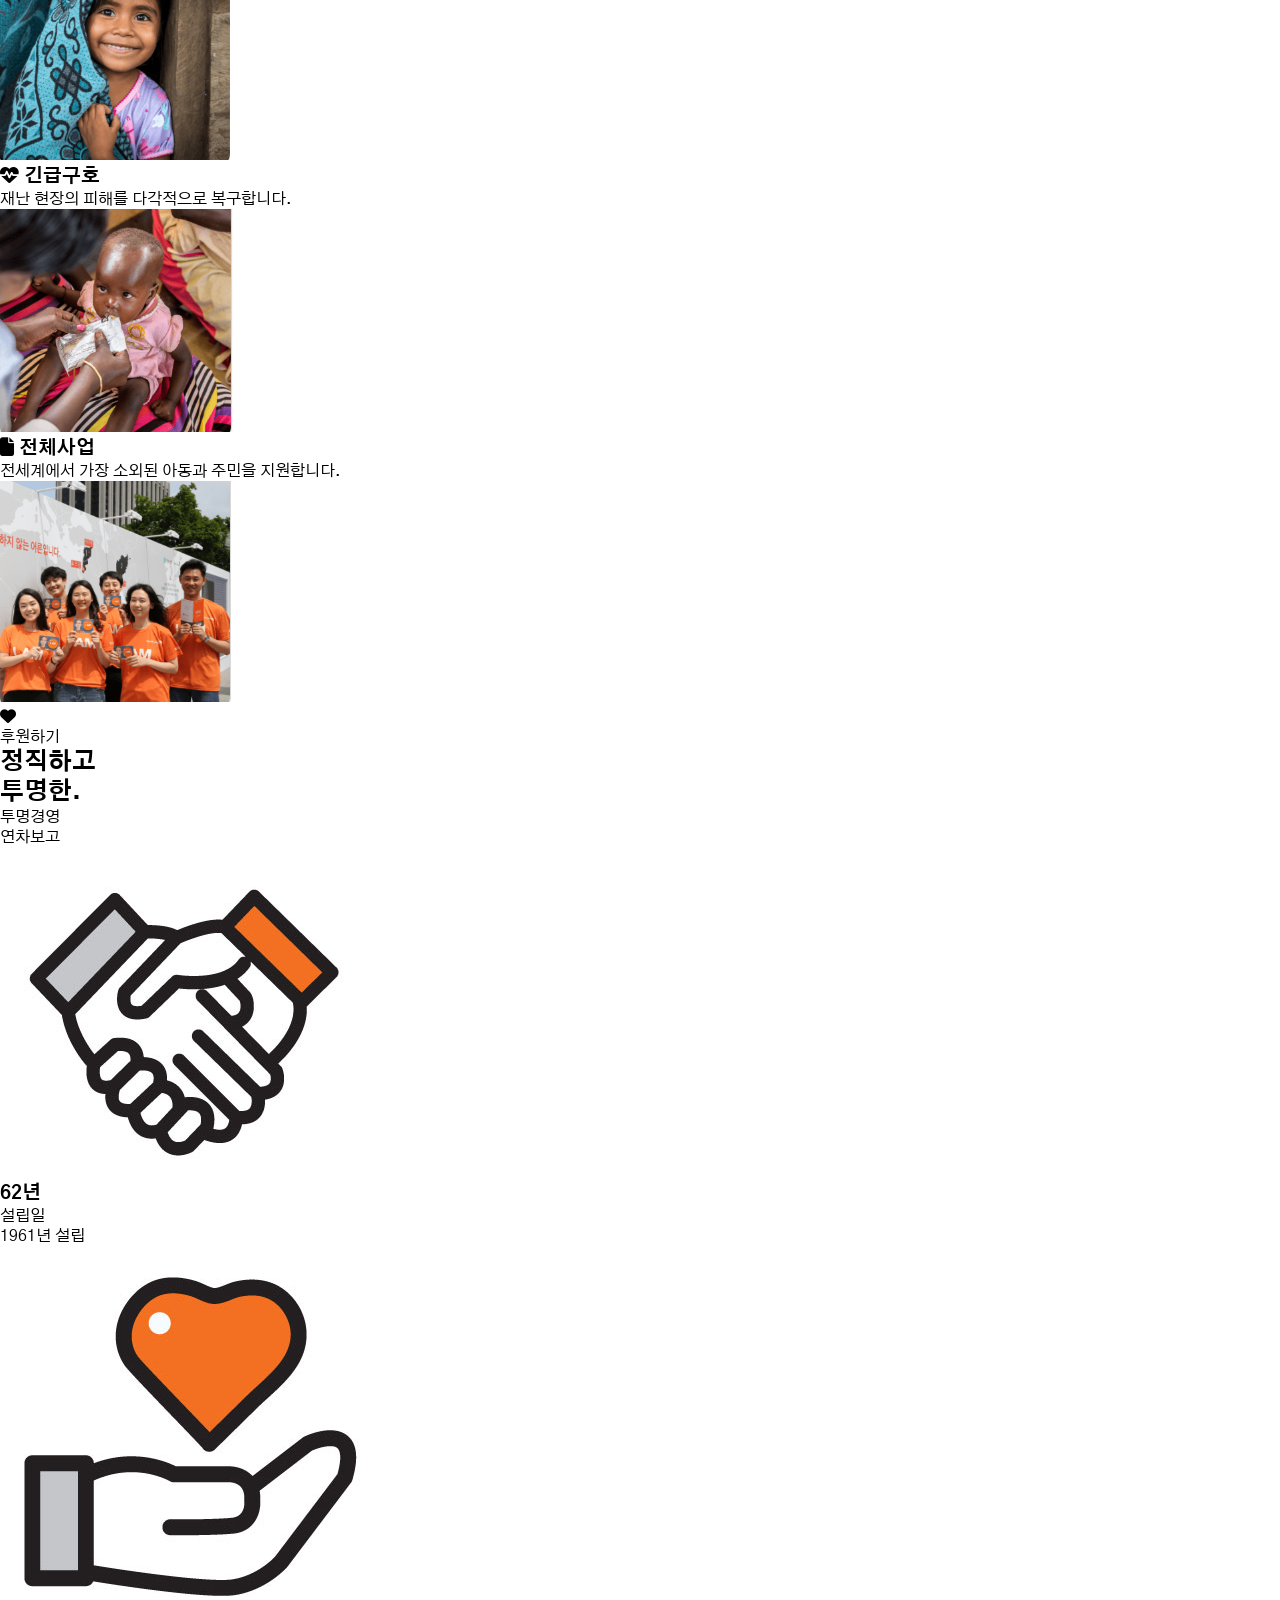
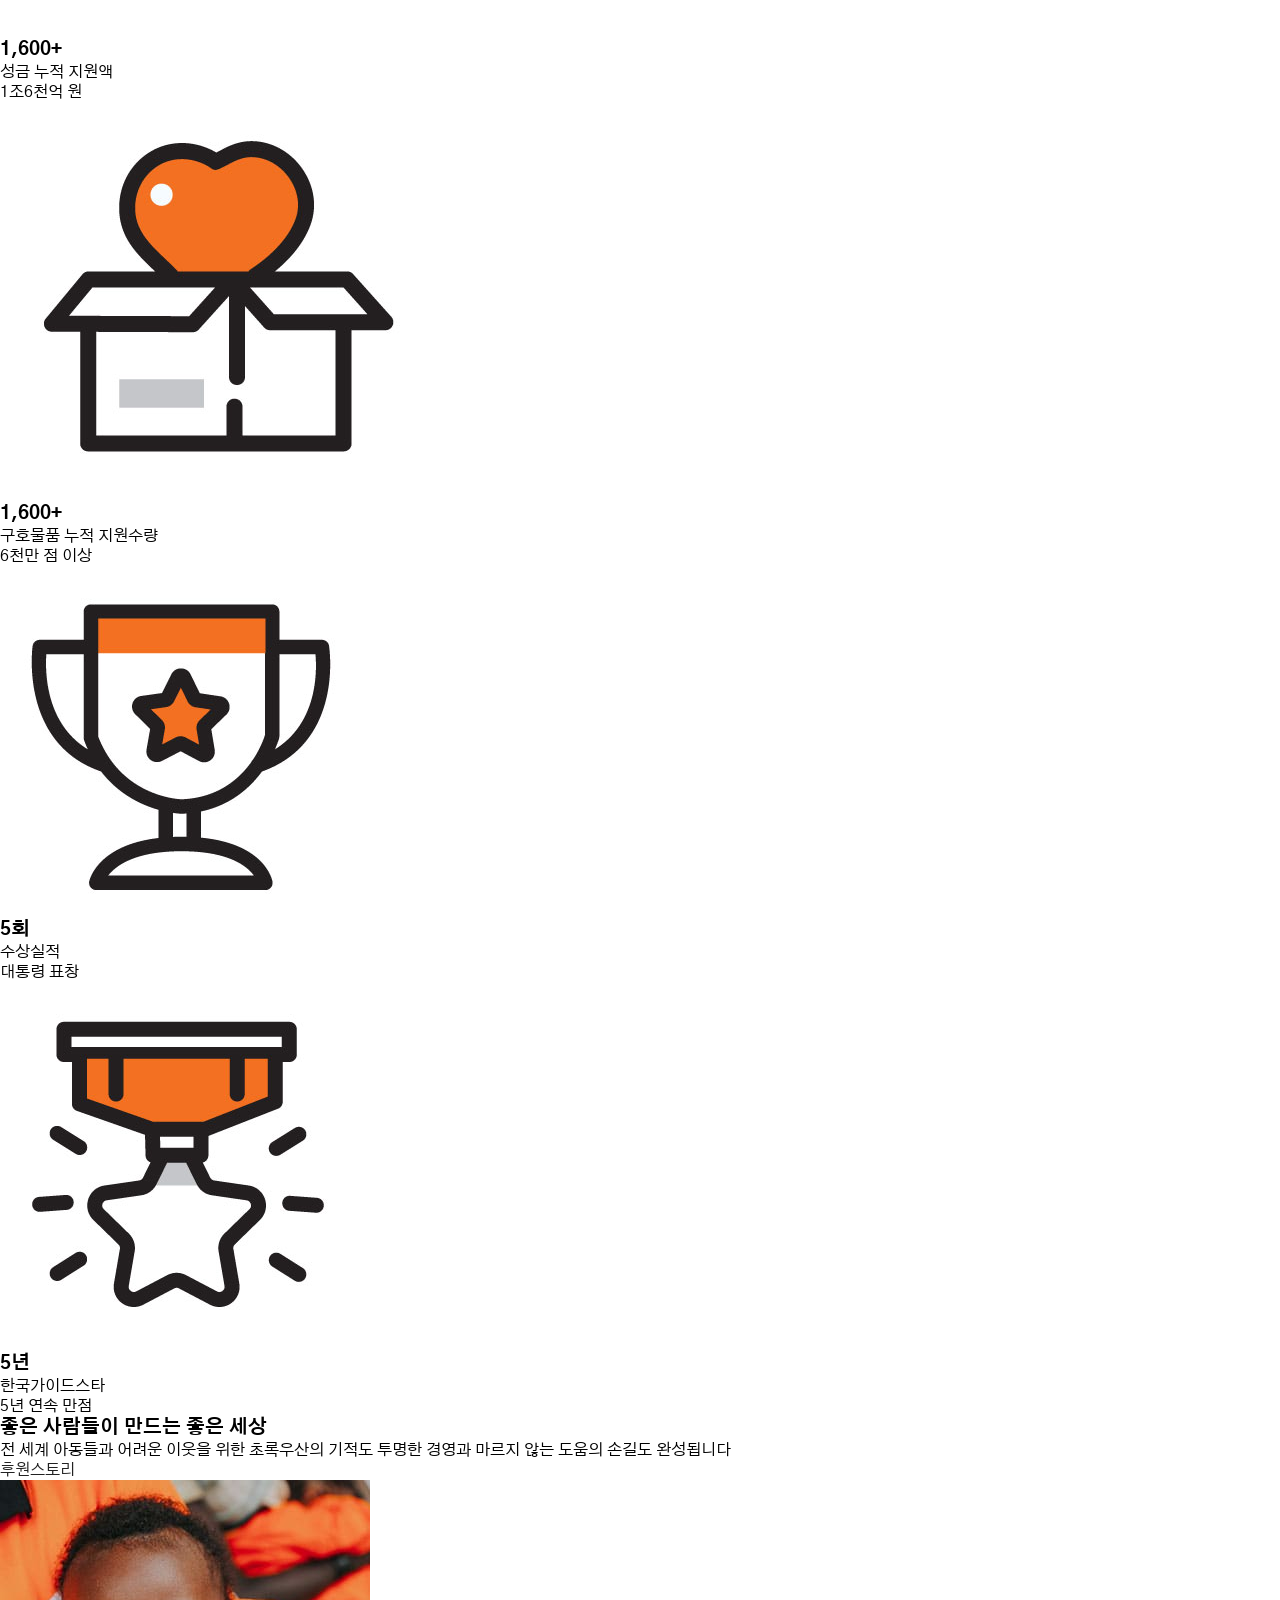
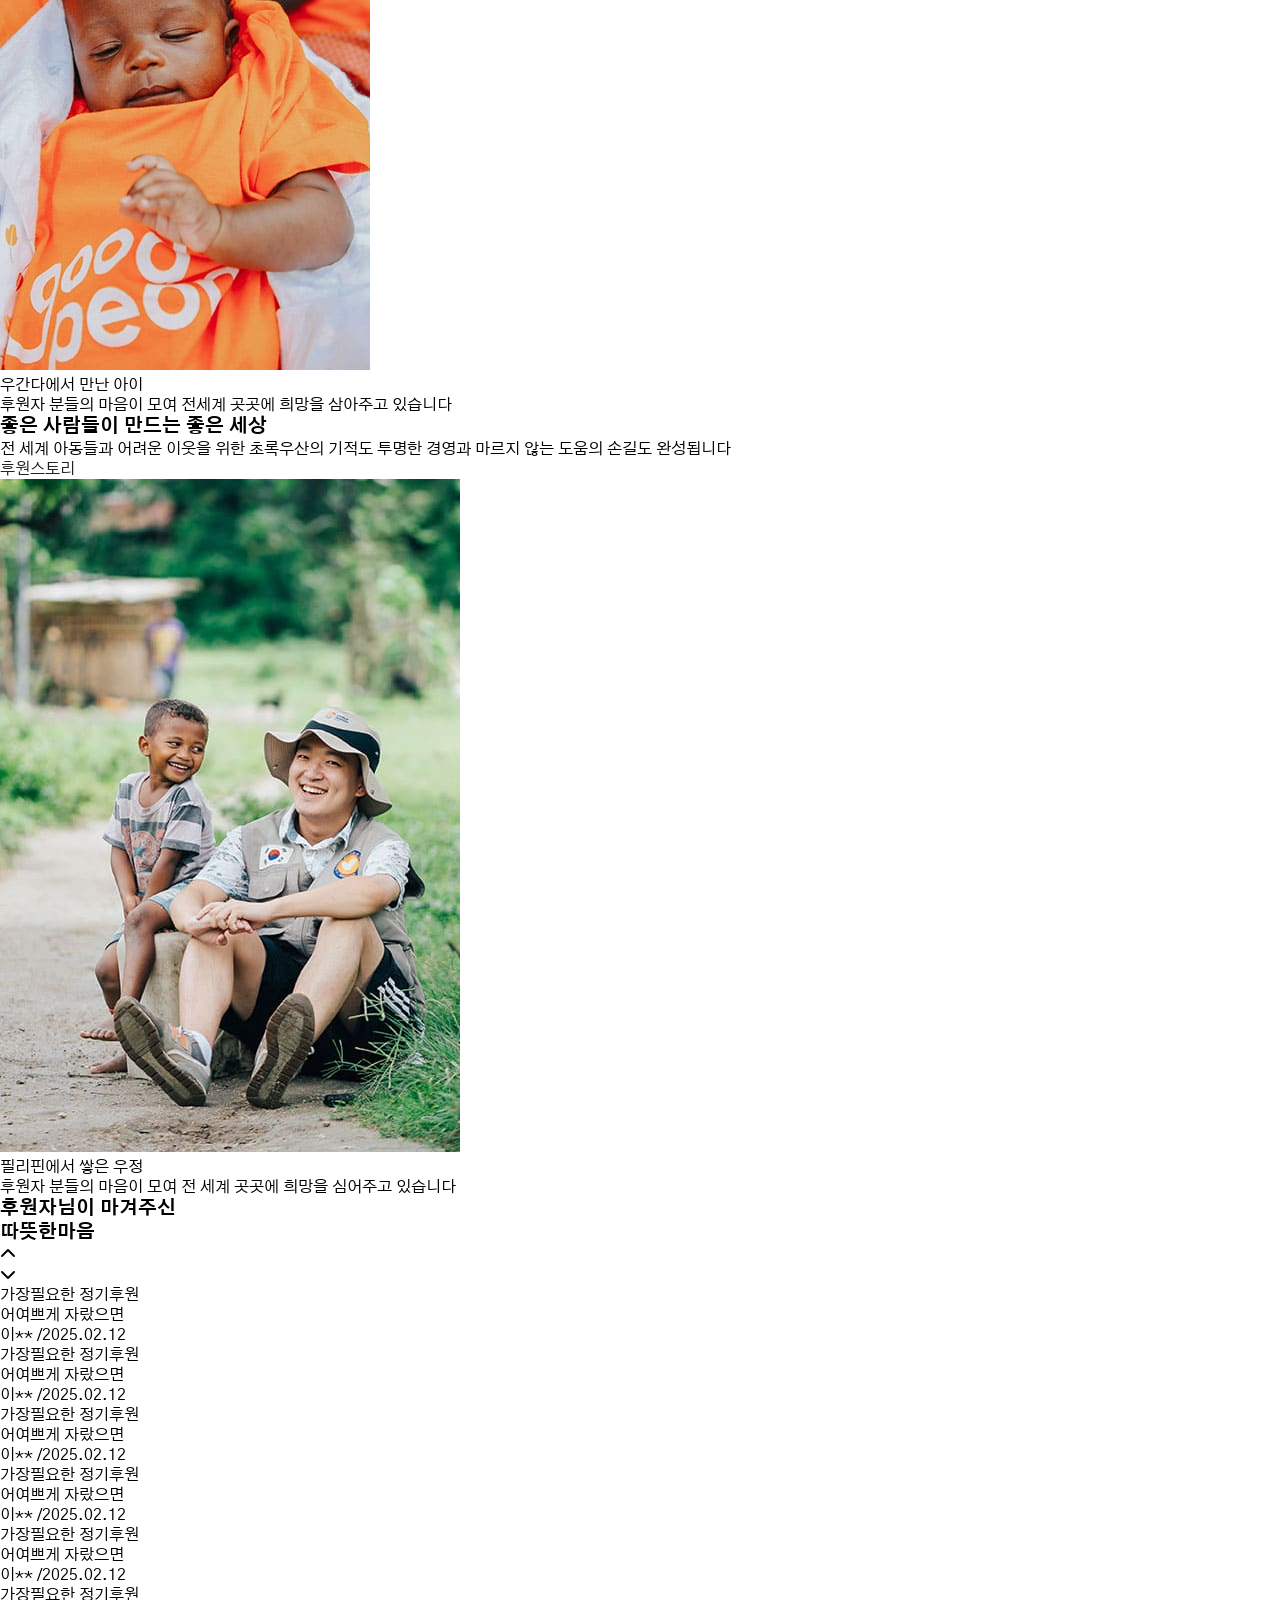
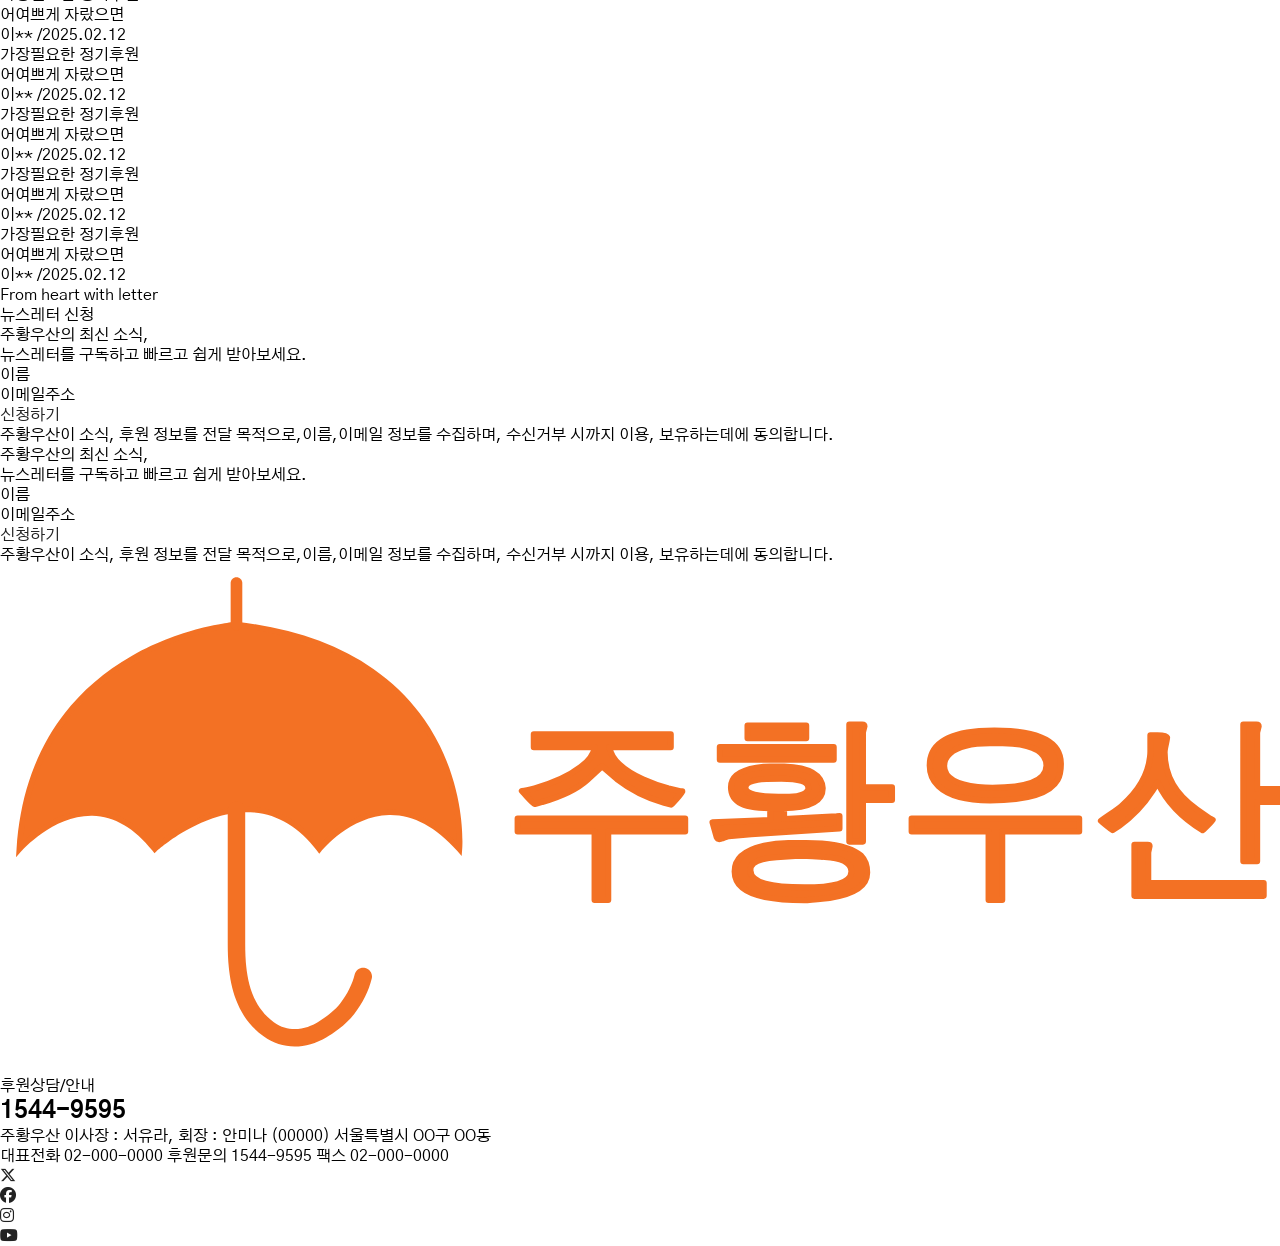
==== commit e53e2d58: "index" ====
--- a/index.html
+++ b/index.html
@@ -5,7 +5,6 @@
     <meta name="viewport" content="width=device-width, initial-scale=1.0" />
     <title>Document</title>
 
-    <link rel="stylesheet" href="css/index.css" />
     <script src="js/jquery-3.7.1.min.js"></script>
     <script src="js/index.js"></script>
     <link
@@ -21,6 +20,7 @@
       href="https://fonts.googleapis.com/css2?family=Gothic+A1&display=swap"
       rel="stylesheet"
     />
+    <link rel="stylesheet" href="css/index.css" />
   </head>
   <body>
     <header>
@@ -61,95 +61,96 @@
       </ul>
     </div>
     <div class="container">
+      <div class="con1">
+        <h3 class="txt1">나에게 맞는 맞춤 후원</h3>
+        <p class="txt2">당신의 소중한 후원으로 세상이 따듯하게 바뀝니다.</p>
+        <div class="txt3">
+          후원 안내 더보기 <i class="fa-solid fa-arrow-right"></i>
+        </div>
+        <ul>
+          <li>
+            <div>
+              <h3><i class="fa-solid fa-bag-shopping"></i> 국내사업</h3>
+              <p>도움이 절실한 아동에게 꿈과 미래를 선물합니다.</p>
+            </div>
+            <img src="img/con1.PNG" alt="" />
+          </li>
+          <li>
+            <div>
+              <h3><i class="fa-solid fa-globe"></i> 해외사업</h3>
+              <p>아동을 둘러싼 문제를 하나하나 해결합니다.</p>
+            </div>
+            <img src="img/con2.PNG" alt="" />
+          </li>
+          <li>
+            <div>
+              <h3><i class="fa-solid fa-person"></i> 해외아동</h3>
+              <p>해외 곳곳에서 어렵고 힘든 아동의 삶을 지원합니다.</p>
+            </div>
+            <img src="img/con3.PNG" alt="" />
+          </li>
+          <li>
+            <div>
+              <h3><i class="fa-solid fa-heart-pulse"></i> 긴급구호</h3>
+              <p>재난 현장의 피해를 다각적으로 복구합니다.</p>
+            </div>
+            <img src="img/con4.PNG" alt="" />
+          </li>
+          <li class="mono">
+            <div>
+              <h3><i class="fa-solid fa-file"></i> 전체사업</h3>
+              <p>전세계에서 가장 소외된 아동과 주민을 지원합니다.</p>
+            </div>
+            <img src="img/con5.PNG" alt="" />
+          </li>
+          <li class="button">
+            <i class="fa-solid fa-heart"></i>
+            <div class="txt4">후원하기</div>
+          </li>
+        </ul>
+      </div>
 
-      <div class="con1">
-          <h3 class="txt1">나에게 맞는 맞춤 후원</h3>
-          <p class="txt2">당신의 소중한 후원으로 세상이 따듯하게 바뀝니다.</p>
-          <div class="txt3">후원 안내 더보기 <i class="fa-solid fa-arrow-right"></i></div>
-           <ul>
-             <li>
-                <div>
-                  <h3><i class="fa-solid fa-bag-shopping"></i> 국내사업</h3>
-                  <p>도움이 절실한 아동에게 꿈과 미래를 선물합니다. </p>
-                </div>
-                 <img src="img/con1.PNG" alt="">
-             </li>
-              <li>
-              <div>
-                  <h3><i class="fa-solid fa-globe"></i> 해외사업</h3>
-                  <p>아동을 둘러싼 문제를 하나하나 해결합니다.</p>
-                 </div>
-                 <img src="img/con2.PNG" alt="">
-             </li>
-             <li>
-              <div>
-                  <h3><i class="fa-solid fa-person"></i> 해외아동</h3>
-                  <p>해외 곳곳에서 어렵고 힘든 아동의 삶을 지원합니다.</p>
-              </div>
-              <img src="img/con3.PNG" alt="">
-              </li>
-              <li>
-              <div>
-                  <h3><i class="fa-solid fa-heart-pulse"></i> 긴급구호</h3>
-                  <p>재난 현장의 피해를 다각적으로 복구합니다.</p>
-              </div>
-              <img src="img/con4.PNG" alt="">
-              </li>
-              <li class="mono">
-              <div>
-                  <h3><i class="fa-solid fa-file"></i> 전체사업</h3>
-                  <p>전세계에서 가장 소외된 아동과 주민을 지원합니다.</p>
-              </div>
-              <img src="img/con5.PNG" alt="">
-               </li>
-              <li class="button">
-              <i class="fa-solid fa-heart"></i>
-            <div class="txt4">후원하기</div>
-              </li>
+      <div class="con2">
+        <div>
+          <h2>정직하고<br /><span>투명한.</span></h2>
+          <ul>
+            <li class="button01">투명경영</li>
+            <li class="button01">연차보고</li>
           </ul>
-         </div>
- 
-      <div class="con2">
-          <div>
-          <h2>정직하고<br><span>투명한.</span></h2>
-          <ul>
-              <li class="button01">투명경영</li>
-              <li class="button01">연차보고</li>
-          </ul>
-          </div>
-         <ul class="icon">
-          <li>
-              <img src="img/악수아이콘.jpg" alt="">
-              <h3>62년</h3>
-              <p class="txt5">설립일</p>
-              <p>1961년 설립</p>
-          </li>
-          <li>
-              <img src="img/손하트아이콘.jpg" alt="">
-              <h3>1,600+</h3>
-              <p class="txt5">성금 누적 지원액</p>
-              <p>1조6천억 원</p>
-          </li>
-          <li>
-              <img src="img/박스아이콘.jpg" alt="">
-              <h3>1,600+</h3>
-              <p class="txt5">구호물품 누적 지원수량</p>
-              <p>6천만 점 이상</p>
-          </li>
-          <li>
-              <img src="img/트로피아이콘.jpg" alt="">
-              <h3>5회</h3>
-              <p class="txt5">수상실적</p>
-              <p>대통령 표창</p>
-          </li>
-          <li>
-              <img src="img/별아이콘.jpg" alt="">
-              <h3>5년</h3>
-              <p class="txt5">한국가이드스타</p>
-              <p>5년 연속 만점</p>
-          </li>
-          </ul>
-        </div>
+        </div>
+        <ul class="icon">
+          <li>
+            <img src="img/악수아이콘.jpg" alt="" />
+            <h3>62년</h3>
+            <p class="txt5">설립일</p>
+            <p>1961년 설립</p>
+          </li>
+          <li>
+            <img src="img/손하트아이콘.jpg" alt="" />
+            <h3>1,600+</h3>
+            <p class="txt5">성금 누적 지원액</p>
+            <p>1조6천억 원</p>
+          </li>
+          <li>
+            <img src="img/박스아이콘.jpg" alt="" />
+            <h3>1,600+</h3>
+            <p class="txt5">구호물품 누적 지원수량</p>
+            <p>6천만 점 이상</p>
+          </li>
+          <li>
+            <img src="img/트로피아이콘.jpg" alt="" />
+            <h3>5회</h3>
+            <p class="txt5">수상실적</p>
+            <p>대통령 표창</p>
+          </li>
+          <li>
+            <img src="img/별아이콘.jpg" alt="" />
+            <h3>5년</h3>
+            <p class="txt5">한국가이드스타</p>
+            <p>5년 연속 만점</p>
+          </li>
+        </ul>
+      </div>
 
       <div class="con03">
         <div class="good">
@@ -161,71 +162,53 @@
           <div class="box"><a href="#">후원스토리</a></div>
         </div>
         <ul>
-          
-         <li>
-          <img src="img/side_img1.jpg" alt="아기사진" />
-          <p class="txt03">우간다에서 만난 아이</p>
-          <p class="txt04">
-            후원자 분들의 마음이 모여 전세계 곳곳에 희망을 삼아주고 있습니다
-          </p>
-          <div class="bg"></div>
-        </li>
-        
-        <li class="good02">
-          <h3>좋은 사람들이 만드는 좋은 세상</h3>
-          <p class="txt05">
-            전 세계 아동들과 어려운 이웃을 위한 초록우산의 기적도 투명한 경영과
-            마르지 않는 도움의 손길도 완성됩니다
-          </p>
-          <div class="box"><a href="#">후원스토리</a></div>
-        </li>
-        <li class="people">
-          <img src="img/side_img2.jpg" alt="봉사자와 아이" />
-          <p class="txt03">필리핀에서 쌓은 우정</p>
-          <p class="txt04">
-            후원자 분들의 마음이 모여 전 세계 곳곳에 희망을 심어주고 있습니다
-          </p>
-        </li>
-        </ul>
-    </div>
+          <li>
+            <img src="img/side_img1.jpg" alt="아기사진" />
+            <p class="txt03">우간다에서 만난 아이</p>
+            <p class="txt04">
+              후원자 분들의 마음이 모여 전세계 곳곳에 희망을 삼아주고 있습니다
+            </p>
+            <div class="bg"></div>
+          </li>
+
+          <li class="good02">
+            <h3>좋은 사람들이 만드는 좋은 세상</h3>
+            <p class="txt05">
+              전 세계 아동들과 어려운 이웃을 위한 초록우산의 기적도 투명한
+              경영과 마르지 않는 도움의 손길도 완성됩니다
+            </p>
+            <div class="box"><a href="#">후원스토리</a></div>
+          </li>
+          <li class="people">
+            <img src="img/side_img2.jpg" alt="봉사자와 아이" />
+            <p class="txt03">필리핀에서 쌓은 우정</p>
+            <p class="txt04">
+              후원자 분들의 마음이 모여 전 세계 곳곳에 희망을 심어주고 있습니다
+            </p>
+          </li>
+        </ul>
+      </div>
       <div class="con04">
         <div class="wrap">
           <div class="left05">
-          <h3>
-            후원자님이 마겨주신<br />
-            따뜻한마음
-          </h3>
-          <div><i class="fa-solid fa-chevron-up"></i></div>
-          <div><i class="fa-solid fa-chevron-down"></i></div>
+            <h3>
+              후원자님이 마겨주신<br />
+              따뜻한마음
+            </h3>
+            <div><i class="fa-solid fa-chevron-up"></i></div>
+            <div><i class="fa-solid fa-chevron-down"></i></div>
           </div>
           <div class="right05">
-          <ul>
-              <li>
-              <p class="txt06">가장필요한 <span>정기후원</span></p>
-              <p class="txt07">어여쁘게 자랐으면</p>
-              <p class="txt08">이** /2025.02.12</p>
-              </li>
-              <li>
-                <p class="txt06">가장필요한 <span>정기후원</span></p>
-                <p class="txt07">어여쁘게 자랐으면</p>
-                <p class="txt08">이** /2025.02.12</p>
-              </li>
-              <li>
-                <p class="txt06">가장필요한 <span>정기후원</span></p>
-                <p class="txt07">어여쁘게 자랐으면</p>
-                <p class="txt08">이** /2025.02.12</p>
-              </li>
-              <li>
-                <p class="txt06">가장필요한 <span>정기후원</span></p>
-                <p class="txt07">어여쁘게 자랐으면</p>
-                <p class="txt08">이** /2025.02.12</p>
-              </li>
-          </ul>
-          <ul>
-              <li>
-              <p class="txt06">가장필요한 <span>정기후원</span></p>
-              <p class="txt07">어여쁘게 자랐으면</p>
-              <p class="txt08">이** /2025.02.12</p>
+            <ul>
+              <li>
+                <p class="txt06">가장필요한 <span>정기후원</span></p>
+                <p class="txt07">어여쁘게 자랐으면</p>
+                <p class="txt08">이** /2025.02.12</p>
+              </li>
+              <li>
+                <p class="txt06">가장필요한 <span>정기후원</span></p>
+                <p class="txt07">어여쁘게 자랐으면</p>
+                <p class="txt08">이** /2025.02.12</p>
               </li>
               <li>
                 <p class="txt06">가장필요한 <span>정기후원</span></p>
@@ -238,13 +221,11 @@
                 <p class="txt08">이** /2025.02.12</p>
               </li>
             </ul>
-           </div>
-           <div class="new">
             <ul>
               <li>
-              <p class="txt06">가장필요한 <span>정기후원</span></p>
-              <p class="txt07">어여쁘게 자랐으면</p>
-              <p class="txt08">이** /2025.02.12</p>
+                <p class="txt06">가장필요한 <span>정기후원</span></p>
+                <p class="txt07">어여쁘게 자랐으면</p>
+                <p class="txt08">이** /2025.02.12</p>
               </li>
               <li>
                 <p class="txt06">가장필요한 <span>정기후원</span></p>
@@ -257,30 +238,48 @@
                 <p class="txt08">이** /2025.02.12</p>
               </li>
             </ul>
-
-           </div>
+          </div>
+          <div class="new">
+            <ul>
+              <li>
+                <p class="txt06">가장필요한 <span>정기후원</span></p>
+                <p class="txt07">어여쁘게 자랐으면</p>
+                <p class="txt08">이** /2025.02.12</p>
+              </li>
+              <li>
+                <p class="txt06">가장필요한 <span>정기후원</span></p>
+                <p class="txt07">어여쁘게 자랐으면</p>
+                <p class="txt08">이** /2025.02.12</p>
+              </li>
+              <li>
+                <p class="txt06">가장필요한 <span>정기후원</span></p>
+                <p class="txt07">어여쁘게 자랐으면</p>
+                <p class="txt08">이** /2025.02.12</p>
+              </li>
+            </ul>
+          </div>
         </div>
       </div>
       <div class="con5">
         <div class="wrap05">
-        <div class="leftbox">
-          <p class="letter">From heart with letter</p>
-          <p class="newsletter">뉴스레터 신청</p>
-        </div>
-        <div class="rightbox">
-          <p>주황우산의 최신 소식,</p>
-          <p>뉴스레터를 구독하고 빠르고 쉽게 받아보세요.</p>
-          <ul>
-            <li class="name">이름</li>
-            <li class="meil">이메일주소</li>
-            <li class="sign"><a href="#">신청하기</a></li>
-          </ul>
-          <div class="agree">
-            주황우산이 소식, 후원 정보를 전달 목적으로,이름,이메일 정보를
-            수집하며, 수신거부 시까지 이용, 보유하는데에 동의합니다.
-          </div>
-        </div>
-      </div>
+          <div class="leftbox">
+            <p class="letter">From heart with letter</p>
+            <p class="newsletter">뉴스레터 신청</p>
+          </div>
+          <div class="rightbox">
+            <p>주황우산의 최신 소식,</p>
+            <p>뉴스레터를 구독하고 빠르고 쉽게 받아보세요.</p>
+            <ul>
+              <li class="name">이름</li>
+              <li class="meil">이메일주소</li>
+              <li class="sign"><a href="#">신청하기</a></li>
+            </ul>
+            <div class="agree">
+              주황우산이 소식, 후원 정보를 전달 목적으로,이름,이메일 정보를
+              수집하며, 수신거부 시까지 이용, 보유하는데에 동의합니다.
+            </div>
+          </div>
+        </div>
         <div class="bottombox">
           <p>주황우산의 최신 소식,</p>
           <p>뉴스레터를 구독하고 빠르고 쉽게 받아보세요.</p>
@@ -325,8 +324,5 @@
         </ul>
       </div>
     </footer>
-    </body>
-  </html>
-   
   </body>
 </html>
--- a/css/index.css
+++ b/css/index.css
@@ -22,55 +22,101 @@
   header {
     margin: 0px auto;
     background-color: rgba(255, 255, 255, 0.8);
-    position: fixed;
-    z-index: 10;
-    width: 100%;
-    padding: 0.5rem 1rem;
-    align-items: center;
-    box-sizing: border-box;
-    display: flex;
-    justify-content: space-between;
-  }
-  header a:hover {
-    color: #ff6f09;
-  }
-
-  h1 {
-    width: 6rem;
-    height: 32px;
-  }
-
-  /*wrap01*/
-  .wrap01 {
-    display: flex;
-    gap: 1rem;
-  }
-
-  .wrap02 {
-    display: flex;
-    align-items: center;
-    gap: 1rem;
-  }
-
-  .menu {
+    /*header*/
+    header {
+      margin: 0px auto;
+      position: fixed;
+      z-index: 10;
+      width: 100%;
+      padding: 0.5rem 1rem;
+      align-items: center;
+      box-sizing: border-box;
+      display: flex;
+      justify-content: space-between;
+    }
+    header a:hover {
+      color: #ff6f09;
+    }
+
+    h1 {
+      width: 6rem;
+      height: 32px;
+    }
+
+    /*wrap01*/
+    .wrap01 {
+      display: flex;
+      gap: 1rem;
+    }
+
+    .wrap02 {
+      display: flex;
+      align-items: center;
+      gap: 1rem;
+    }
+
+    .menu {
+      display: none;
+    }
+
+    .wrap02 {
+      display: none;
+    }
+
+    .wrap02 .sponsor a:hover {
+      color: #ff6f09;
+    }
+    .bars {
+      font-size: 1.5rem;
+      background-color: rgba(0, 0, 0, 0.5);
+      width: 100%;
+      position: absolute;
+      left: 0rem;
+      top: 0rem;
+      height: 100vh;
+      padding: 5rem 2rem;
+      box-sizing: border-box;
+      display: none;
+    }
+
+    .wrap02 {
+      width: 100%;
+      position: absolute;
+      left: 0rem;
+      top: 18rem;
+      height: 100vh;
+      line-height: 2.5rem;
+      padding: 5rem 2rem;
+      box-sizing: border-box;
+      font-size: 1rem;
+      display: none;
+    }
+
+    .menu {
+      font-size: 1.5rem;
+      margin: 1.2rem 0rem;
+      text-align: left;
+    }
+
+    header a {
+      color: #fff;
+    }
+
+    /*bars*/
+    header .bars {
+      font-size: 1.5rem;
+      align-items: center;
+      position: relative;
+    }
+    .close {
+      position: absolute;
+      top: 5%;
+    }
+    right: 0px;
+    top: 0px;
     display: none;
   }
 
-  .wrap02 {
-    display: none;
-  }
-
-  .wrap02 .sponsor a:hover {
-    color: #ff6f09;
-  }
-  .bars {
-    font-size: 1.5rem;
-    position: relative;
-  }
-  .close {
-    position: absolute;
-    top: 5%;
-  }
   /*visual*/
   .visual {
     width: 100%;
@@ -459,6 +505,7 @@
   }
   footer img {
     width: 200px;
+    width: 60%;
   }
 
   footer .wrap03 {
@@ -468,6 +515,10 @@
   }
   footer .wrap03 p {
     font-size: 1.8rem;
+    padding-bottom: 1rem;
+  }
+  footer .wrap03 p {
+    font-size: 4vw;
     margin-top: 1.5rem;
   }
 
@@ -478,6 +529,12 @@
   footer .txt02 p {
     font-size: 0.9rem;
     line-height: 2rem;
+    font-size: 8vw;
+  }
+
+  footer .txt02 p {
+    font-size: 3vw;
+    line-height: 1.5rem;
     font-weight: bold;
   }
 
@@ -487,6 +544,8 @@
     gap: 2rem;
     font-size: 3rem;
     padding-top: 2rem;
+    font-size: 5vw;
+    padding-top: 1rem;
   }
 }
 
@@ -538,6 +597,7 @@
   .receipt,
   .menu {
     font-size: 1rem;
+    font-size: 1.4vw;
     font-weight: bold;
   }
 
@@ -554,6 +614,7 @@
   .bars {
     display: none;
   }
+
   /*visual*/
   .visual {
     width: 100%;
@@ -939,511 +1000,543 @@
   }
   footer img {
     width: 320px;
-  }
-
-  footer .wrap03 {
-    color: darkgray;
-    font-weight: bold;
-  }
-  footer .wrap03 p {
-    text-align: right;
-    font-size: 1.8rem;
-  }
-
-  footer h2 {
-    font-size: 3.5rem;
-    text-align: right;
-  }
-
-  footer .txt02 p {
-    font-size: 1rem;
-    line-height: 2rem;
-    font-weight: bold;
-    text-align: right;
-  }
-
-  footer ul {
-    display: flex;
-    justify-content: right;
-    gap: 2rem;
-    font-size: 3.8rem;
-    padding-top: 3rem;
+    /*footer*/
+    footer {
+      width: 100%;
+      margin: 0px auto;
+      background-color: #ffeabd;
+      padding: 2rem 4rem;
+      box-sizing: border-box;
+    }
+    footer img {
+      width: 50%;
+    }
+
+    footer .wrap03 {
+      color: darkgray;
+      font-weight: bold;
+    }
+    footer .wrap03 p {
+      text-align: right;
+      font-size: 1.8rem;
+    }
+
+    footer h2 {
+      font-size: 3.5rem;
+      text-align: right;
+    }
+
+    footer .txt02 p {
+      font-size: 1rem;
+      line-height: 2rem;
+      font-weight: bold;
+      text-align: right;
+    }
+
+    footer ul {
+      display: flex;
+      justify-content: right;
+      gap: 2rem;
+      font-size: 3.8rem;
+      padding-top: 3rem;
+      padding-bottom: 1rem;
+    }
+    footer .wrap03 p {
+      font-size: 3vw;
+      margin-top: 1.5rem;
+    }
+
+    footer h2 {
+      font-size: 5vw;
+    }
+
+    footer .txt02 p {
+      font-size: 3vw;
+      line-height: 2rem;
+      font-weight: bold;
+    }
+    footer ul {
+      display: flex;
+      gap: 2rem;
+      font-size: 5vw;
+      padding-top: 1rem;
+    }
+  }
+
+  /*pc버전*/
+  @media (min-width: 1220px) {
+    /*header*/
+    header {
+      margin: 0px auto;
+      background-color: rgba(255, 255, 255, 0.8);
+      position: fixed;
+      z-index: 10;
+      width: 100%;
+      padding: 0.8rem 1rem;
+      align-items: center;
+      box-sizing: border-box;
+    }
+    header a:hover {
+      color: #ff6f09;
+    }
+
+    h1 {
+      width: 5.5rem;
+      height: 31.65px;
+    }
+
+    header div {
+      display: flex;
+      align-items: center;
+      justify-content: space-between;
+      line-height: 31.65px;
+      width: 1200px;
+      margin: 0px auto;
+      box-sizing: border-box;
+      padding: 0rem 1rem;
+    }
+    /*wrap01*/
+    .wrap01 {
+      display: flex;
+      gap: 1rem;
+    }
+
+    .wrap02 {
+      display: flex;
+      align-items: center;
+      gap: 1rem;
+    }
+
+    .wrap02 .sponsor,
+    .receipt,
+    .menu {
+      font-size: 1rem;
+      font-weight: bold;
+    }
+
+    .wrap02 .sponsor a {
+      background-color: #ff6f09;
+      color: #fff;
+      padding: 1.3rem;
+    }
+
+    .wrap02 .sponsor a:hover {
+      background-color: #ccc;
+      color: #ff6f09;
+    }
+    .bars {
+      display: none;
+    }
+    /*visual*/
+    .visual {
+      width: 1200px;
+      height: 500px;
+      background-image: url(../img/비주얼.jpg);
+      background-repeat: no-repeat;
+
+      margin: 0px auto;
+      position: relative;
+    }
+    .visual .txt01 {
+      position: absolute;
+      left: 2rem;
+      top: 7rem;
+    }
+    .visual h2 {
+      font-size: 3rem;
+    }
+    .visual p {
+      font-size: 1rem;
+      font-weight: bold;
+      margin-top: 1rem;
+    }
+    .visual .more {
+      background-color: #fff;
+      color: red;
+      width: 5rem;
+      padding: 0.5rem;
+      border-radius: 5rem;
+      border: 1px solid#ccc;
+      text-align: center;
+      font-size: 0.8rem;
+      font-weight: bold;
+      margin-top: 2rem;
+    }
+    .visual ul {
+      display: flex;
+      color: red;
+      font-size: 1.5rem;
+      position: absolute;
+      left: 88%;
+      top: 88%;
+    }
+
+    .visual li {
+      background-color: #fff;
+      height: 3rem;
+      width: 3rem;
+      text-align: center;
+      line-height: 3rem;
+      box-shadow: rgba(99, 99, 99, 0.2) 0px 2px 8px 0px;
+    }
+
+    .visual .left {
+      border-radius: 0rem 1.5rem;
+    }
+    .visual .right {
+      border-radius: 1.5rem 0rem;
+    }
+
+    /*container*/
+    .container {
+      width: 1200px;
+      margin: 0px auto;
+    }
+    /*con1*/
+    .con1 ul {
+      display: flex;
+      justify-content: center;
+      gap: 1rem;
+      position: relative;
+    }
+    .con1 ul li div {
+      margin: 1rem 0.3rem;
+    }
+    .con1 ul li p {
+      font-size: 0.5rem;
+      margin-top: 0.5rem;
+    }
+    .con1 ul li {
+      width: 200px;
+      height: 275px;
+      border: 1px solid #ccc;
+      border-radius: 10px;
+    }
+    .con1 ul li img {
+      width: 200px;
+      height: 200px;
+      border-radius: 0px 0px 10px 10px;
+    }
+    .con1 .txt1 {
+      font-size: 1.5rem;
+      text-align: center;
+      margin: 2rem 0rem 1rem;
+    }
+    .con1 .txt2 {
+      text-align: center;
+      margin-bottom: 1rem;
+    }
+    .con1 .txt3 {
+      text-align: center;
+      color: orangered;
+      margin-bottom: 1rem;
+    }
+    .con1 .button {
+      background-color: #fff;
+      width: 50px;
+      height: 50px;
+      text-align: center;
+      border-radius: 25px;
+      position: absolute;
+      left: 90%;
+      bottom: 10%;
+    }
+    .con1 .button i {
+      color: orangered;
+      margin: 0.5rem 0rem 0rem;
+    }
+    .con1 .button .txt4 {
+      font-size: 0.5rem;
+      margin-top: 0rem;
+    }
+
+    /*con2*/
+    .con2 {
+      width: 1200px;
+      margin: 3rem auto;
+    }
+    .con2 div {
+      display: flex;
+      justify-content: space-between;
+      padding: 0rem 6rem 4rem;
+    }
+    .con2 h2 {
+      font-size: 3rem;
+    }
+    .con2 h2 span {
+      color: orangered;
+    }
+    .con2 ul .button01 {
+      border: 2px solid #ff6f09;
+      width: 100px;
+      height: 40px;
+      line-height: 40px;
+      border-radius: 20px;
+    }
+    .con2 ul {
+      display: flex;
+      justify-content: center;
+      gap: 2rem;
+      text-align: center;
+    }
+    .con2 ul img {
+      width: 150px;
+      height: 150px;
+      margin-bottom: 0.7rem;
+    }
+    .con2 h3 {
+      font-size: 1.5rem;
+    }
+    .con2 ul p {
+      font-size: 0.8rem;
+    }
+    .con2 ul .txt5 {
+      font-weight: bold;
+      margin: 0.2rem 0rem;
+    }
+
+    /**container con03**/
+    .con03 {
+      width: 100%;
+      margin: 0px auto;
+      height: 550px;
+    }
+    .con03 .good {
+      display: none;
+    }
+    .con03 ul {
+      display: flex;
+      gap: 3rem;
+      justify-content: space-between;
+    }
+
+    .con03 img {
+      width: 350px;
+      height: 410px;
+    }
+    .con03 .txt03 {
+      margin: 1rem 0rem;
+    }
+    .con03 .txt03 {
+      font-weight: bold;
+    }
+    .con03 .txt04 {
+      font-size: 0.8rem;
+      line-height: 1.5rem;
+    }
+    .con03 li {
+      position: relative;
+    }
+    .con03 .bg {
+      width: 200px;
+      height: 150px;
+      background-image: url(../img/smail.svg);
+      background-position: center;
+      background-repeat: no-repeat;
+      position: absolute;
+      left: 75%;
+      top: 55%;
+    }
+    .con03 h3 {
+      font-size: 2.5rem;
+      text-align: center;
+      margin: 2.5rem 0rem 2rem;
+      line-height: 4rem;
+    }
+    .con03 .txt05 {
+      font-size: 0.8rem;
+      text-align: center;
+      line-height: 1.5rem;
+    }
+    .con03 .box {
+      background-color: #ff6f09;
+      width: 100px;
+      text-align: center;
+      margin: 2rem auto;
+      padding: 1rem;
+      border-radius: 30px;
+    }
+    .con03 .box a {
+      color: #fff;
+      font-weight: bold;
+    }
+    .con03 .people {
+      margin-top: 6rem;
+    }
+
+    /**con04**/
+    .con04 {
+      width: 1200px;
+      background-image: url(../img/main.jpg);
+
+      background-repeat: no-repeat;
+      background-size: cover;
+
+      height: 465px;
+      margin: 6rem auto;
+    }
+    .con04 .new {
+      display: none;
+    }
+    .con04 .wrap {
+      display: flex;
+      gap: 5rem;
+      justify-content: center;
+    }
+
+    .con04 h3 {
+      font-size: 2rem;
+      text-align: left;
+      margin: 3rem 0rem;
+      line-height: 3rem;
+    }
+    .con04 .right05 {
+      display: flex;
+    }
+    .con04 li {
+      background-color: #fff;
+      width: 150px;
+      margin: 1rem;
+      padding: 1rem;
+      border-radius: 10px;
+    }
+    .con04 .txt06 {
+      font-weight: bold;
+      font-size: 0.6rem;
+    }
+    .con04 span {
+      color: red;
+      font-weight: bold;
+    }
+    .con04 .txt07 {
+      font-weight: bold;
+      margin: 1rem 0rem 5rem;
+      font-size: 0.8rem;
+    }
+    .con04 .txt08 {
+      font-size: 0.6rem;
+      color: #ccc;
+    }
+    /*con5*/
+    .con5 {
+      width: 1200px;
+      height: 350px;
+      margin: 0px auto;
+      background-image: url(../img/뉴스레터.jpg);
+      background-repeat: no-repeat;
+      background-size: cover;
+      position: relative;
+    }
+    .con5 .leftbox {
+      position: absolute;
+      left: 3%;
+      top: 5%;
+      line-height: 1.5rem;
+    }
+    .con5 .leftbox .letter {
+      color: #ff6f09;
+      font-size: 1.5rem;
+      margin-bottom: 0.5rem;
+    }
+    .con5 .leftbox .newsletter {
+      font-size: 1.2rem;
+      font-weight: bold;
+    }
+
+    .con5 .rightbox {
+      position: absolute;
+      left: 50%;
+      top: 30%;
+      color: #fff;
+      background-color: #ffbe74;
+      width: 30rem;
+      padding: 2rem;
+      border-radius: 1rem;
+    }
+
+    .con5 .rightbox p {
+      font-size: 0.8rem;
+      line-height: 1.5rem;
+    }
+    .con5 .rightbox ul {
+      margin: 1rem 0rem;
+      display: flex;
+      gap: 0.5rem;
+    }
+    .con5 .rightbox li {
+      font-size: 0.8rem;
+      border: 1px solid#fff;
+      border-radius: 2rem;
+      padding: 0.8rem;
+    }
+    .con5 .rightbox .name {
+      width: 5rem;
+    }
+    .con5 .rightbox .meil {
+      width: 12rem;
+    }
+    .con5 .rightbox .sign {
+      width: 6rem;
+      text-align: center;
+    }
+    .con5 .rightbox .sign a {
+      color: #ff6f09;
+    }
+
+    .con5 .rightbox .sign:hover {
+      background-color: #fff;
+    }
+
+    .con5 .rightbox .agree {
+      font-size: 0.8rem;
+      word-wrap: break-word;
+    }
+    .con5 .bottombox {
+      display: none;
+    }
+    /*footer*/
+    footer {
+      width: 1200px;
+      height: 280px;
+      margin: 0px auto;
+      background-color: #ffeabd;
+      display: flex;
+      justify-content: space-between;
+      padding: 0rem 4rem;
+      box-sizing: border-box;
+      align-items: center;
+    }
+    footer img {
+      width: 320px;
+    }
+
+    footer .wrap03 {
+      color: darkgray;
+      font-weight: bold;
+    }
+    footer .wrap03 p {
+      text-align: right;
+      font-size: 1.8rem;
+    }
+
+    footer h2 {
+      font-size: 3.5rem;
+      text-align: right;
+    }
+
+    footer .txt02 p {
+      font-size: 1rem;
+      line-height: 2rem;
+      font-weight: bold;
+      text-align: right;
+    }
+
+    footer ul {
+      display: flex;
+      justify-content: right;
+      gap: 2rem;
+      font-size: 3.8rem;
+      padding-top: 3rem;
+    }
   }
 }
-
-/*pc버전*/
-@media (min-width: 1220px) {
-  /*header*/
-  header {
-    margin: 0px auto;
-    background-color: rgba(255, 255, 255, 0.8);
-    position: fixed;
-    z-index: 10;
-    width: 100%;
-    padding: 0.8rem 1rem;
-    align-items: center;
-    box-sizing: border-box;
-  }
-  header a:hover {
-    color: #ff6f09;
-  }
-
-  h1 {
-    width: 5.5rem;
-    height: 31.65px;
-  }
-
-  header div {
-    display: flex;
-    align-items: center;
-    justify-content: space-between;
-    line-height: 31.65px;
-    width: 1200px;
-    margin: 0px auto;
-    box-sizing: border-box;
-    padding: 0rem 1rem;
-  }
-  /*wrap01*/
-  .wrap01 {
-    display: flex;
-    gap: 1rem;
-  }
-
-  .wrap02 {
-    display: flex;
-    align-items: center;
-    gap: 1rem;
-  }
-
-  .wrap02 .sponsor,
-  .receipt,
-  .menu {
-    font-size: 1rem;
-    font-weight: bold;
-  }
-
-  .wrap02 .sponsor a {
-    background-color: #ff6f09;
-    color: #fff;
-    padding: 1.3rem;
-  }
-
-  .wrap02 .sponsor a:hover {
-    background-color: #ccc;
-    color: #ff6f09;
-  }
-  .bars {
-    display: none;
-  }
-  /*visual*/
-  .visual {
-    width: 1200px;
-    height: 500px;
-    background-image: url(../img/비주얼.jpg);
-    background-repeat: no-repeat;
-
-    margin: 0px auto;
-    position: relative;
-  }
-  .visual .txt01 {
-    position: absolute;
-    left: 2rem;
-    top: 7rem;
-  }
-  .visual h2 {
-    font-size: 3rem;
-  }
-  .visual p {
-    font-size: 1rem;
-    font-weight: bold;
-    margin-top: 1rem;
-  }
-  .visual .more {
-    background-color: #fff;
-    color: red;
-    width: 5rem;
-    padding: 0.5rem;
-    border-radius: 5rem;
-    border: 1px solid#ccc;
-    text-align: center;
-    font-size: 0.8rem;
-    font-weight: bold;
-    margin-top: 2rem;
-  }
-  .visual ul {
-    display: flex;
-    color: red;
-    font-size: 1.5rem;
-    position: absolute;
-    left: 88%;
-    top: 88%;
-  }
-
-  .visual li {
-    background-color: #fff;
-    height: 3rem;
-    width: 3rem;
-    text-align: center;
-    line-height: 3rem;
-    box-shadow: rgba(99, 99, 99, 0.2) 0px 2px 8px 0px;
-  }
-
-  .visual .left {
-    border-radius: 0rem 1.5rem;
-  }
-  .visual .right {
-    border-radius: 1.5rem 0rem;
-  }
-
-  /*container*/
-  .container {
-    width: 1200px;
-    margin: 0px auto;
-  }
-  /*con1*/
-  .con1 ul {
-    display: flex;
-    justify-content: center;
-    gap: 1rem;
-    position: relative;
-  }
-  .con1 ul li div {
-    margin: 1rem 0.3rem;
-  }
-  .con1 ul li p {
-    font-size: 0.5rem;
-    margin-top: 0.5rem;
-  }
-  .con1 ul li {
-    width: 200px;
-    height: 275px;
-    border: 1px solid #ccc;
-    border-radius: 10px;
-  }
-  .con1 ul li img {
-    width: 200px;
-    height: 200px;
-    border-radius: 0px 0px 10px 10px;
-  }
-  .con1 .txt1 {
-    font-size: 1.5rem;
-    text-align: center;
-    margin: 2rem 0rem 1rem;
-  }
-  .con1 .txt2 {
-    text-align: center;
-    margin-bottom: 1rem;
-  }
-  .con1 .txt3 {
-    text-align: center;
-    color: orangered;
-    margin-bottom: 1rem;
-  }
-  .con1 .button {
-    background-color: #fff;
-    width: 50px;
-    height: 50px;
-    text-align: center;
-    border-radius: 25px;
-    position: absolute;
-    left: 90%;
-    bottom: 10%;
-  }
-  .con1 .button i {
-    color: orangered;
-    margin: 0.5rem 0rem 0rem;
-  }
-  .con1 .button .txt4 {
-    font-size: 0.5rem;
-    margin-top: 0rem;
-  }
-
-  /*con2*/
-  .con2 {
-    width: 1200px;
-    margin: 3rem auto;
-  }
-  .con2 div {
-    display: flex;
-    justify-content: space-between;
-    padding: 0rem 6rem 4rem;
-  }
-  .con2 h2 {
-    font-size: 3rem;
-  }
-  .con2 h2 span {
-    color: orangered;
-  }
-  .con2 ul .button01 {
-    border: 2px solid #ff6f09;
-    width: 100px;
-    height: 40px;
-    line-height: 40px;
-    border-radius: 20px;
-  }
-  .con2 ul {
-    display: flex;
-    justify-content: center;
-    gap: 2rem;
-    text-align: center;
-  }
-  .con2 ul img {
-    width: 150px;
-    height: 150px;
-    margin-bottom: 0.7rem;
-  }
-  .con2 h3 {
-    font-size: 1.5rem;
-  }
-  .con2 ul p {
-    font-size: 0.8rem;
-  }
-  .con2 ul .txt5 {
-    font-weight: bold;
-    margin: 0.2rem 0rem;
-  }
-
-  /**container con03**/
-  .con03 {
-    width: 100%;
-    margin: 0px auto;
-    height: 550px;
-  }
-  .con03 .good {
-    display: none;
-  }
-  .con03 ul {
-    display: flex;
-    gap: 3rem;
-    justify-content: space-between;
-  }
-
-  .con03 img {
-    width: 350px;
-    height: 410px;
-  }
-  .con03 .txt03 {
-    margin: 1rem 0rem;
-  }
-  .con03 .txt03 {
-    font-weight: bold;
-  }
-  .con03 .txt04 {
-    font-size: 0.8rem;
-    line-height: 1.5rem;
-  }
-  .con03 li {
-    position: relative;
-  }
-  .con03 .bg {
-    width: 200px;
-    height: 150px;
-    background-image: url(../img/smail.svg);
-    background-position: center;
-    background-repeat: no-repeat;
-    position: absolute;
-    left: 75%;
-    top: 55%;
-  }
-  .con03 h3 {
-    font-size: 2.5rem;
-    text-align: center;
-    margin: 2.5rem 0rem 2rem;
-    line-height: 4rem;
-  }
-  .con03 .txt05 {
-    font-size: 0.8rem;
-    text-align: center;
-    line-height: 1.5rem;
-  }
-  .con03 .box {
-    background-color: #ff6f09;
-    width: 100px;
-    text-align: center;
-    margin: 2rem auto;
-    padding: 1rem;
-    border-radius: 30px;
-  }
-  .con03 .box a {
-    color: #fff;
-    font-weight: bold;
-  }
-  .con03 .people {
-    margin-top: 6rem;
-  }
-
-  /**con04**/
-  .con04 {
-    width: 1200px;
-    background-image: url(../img/main.jpg);
-
-    background-repeat: no-repeat;
-    background-size: cover;
-
-    height: 465px;
-    margin: 6rem auto;
-  }
-  .con04 .new {
-    display: none;
-  }
-  .con04 .wrap {
-    display: flex;
-    gap: 5rem;
-    justify-content: center;
-  }
-
-  .con04 h3 {
-    font-size: 2rem;
-    text-align: left;
-    margin: 3rem 0rem;
-    line-height: 3rem;
-  }
-  .con04 .right05 {
-    display: flex;
-  }
-  .con04 li {
-    background-color: #fff;
-    width: 150px;
-    margin: 1rem;
-    padding: 1rem;
-    border-radius: 10px;
-  }
-  .con04 .txt06 {
-    font-weight: bold;
-    font-size: 0.6rem;
-  }
-  .con04 span {
-    color: red;
-    font-weight: bold;
-  }
-  .con04 .txt07 {
-    font-weight: bold;
-    margin: 1rem 0rem 5rem;
-    font-size: 0.8rem;
-  }
-  .con04 .txt08 {
-    font-size: 0.6rem;
-    color: #ccc;
-  }
-  /*con5*/
-  .con5 {
-    width: 1200px;
-    height: 350px;
-    margin: 0px auto;
-    background-image: url(../img/뉴스레터.jpg);
-    background-repeat: no-repeat;
-    background-size: cover;
-    position: relative;
-  }
-  .con5 .leftbox {
-    position: absolute;
-    left: 3%;
-    top: 5%;
-    line-height: 1.5rem;
-  }
-  .con5 .leftbox .letter {
-    color: #ff6f09;
-    font-size: 1.5rem;
-    margin-bottom: 0.5rem;
-  }
-  .con5 .leftbox .newsletter {
-    font-size: 1.2rem;
-    font-weight: bold;
-  }
-
-  .con5 .rightbox {
-    position: absolute;
-    left: 50%;
-    top: 30%;
-    color: #fff;
-    background-color: #ffbe74;
-    width: 30rem;
-    padding: 2rem;
-    border-radius: 1rem;
-  }
-
-  .con5 .rightbox p {
-    font-size: 0.8rem;
-    line-height: 1.5rem;
-  }
-  .con5 .rightbox ul {
-    margin: 1rem 0rem;
-    display: flex;
-    gap: 0.5rem;
-  }
-  .con5 .rightbox li {
-    font-size: 0.8rem;
-    border: 1px solid#fff;
-    border-radius: 2rem;
-    padding: 0.8rem;
-  }
-  .con5 .rightbox .name {
-    width: 5rem;
-  }
-  .con5 .rightbox .meil {
-    width: 12rem;
-  }
-  .con5 .rightbox .sign {
-    width: 6rem;
-    text-align: center;
-  }
-  .con5 .rightbox .sign a {
-    color: #ff6f09;
-  }
-
-  .con5 .rightbox .sign:hover {
-    background-color: #fff;
-  }
-
-  .con5 .rightbox .agree {
-    font-size: 0.8rem;
-    word-wrap: break-word;
-  }
-  .con5 .bottombox {
-    display: none;
-  }
-  /*footer*/
-  footer {
-    width: 1200px;
-    height: 280px;
-    margin: 0px auto;
-    background-color: #ffeabd;
-    display: flex;
-    justify-content: space-between;
-    padding: 0rem 4rem;
-    box-sizing: border-box;
-    align-items: center;
-  }
-  footer img {
-    width: 320px;
-  }
-
-  footer .wrap03 {
-    color: darkgray;
-    font-weight: bold;
-  }
-  footer .wrap03 p {
-    text-align: right;
-    font-size: 1.8rem;
-  }
-
-  footer h2 {
-    font-size: 3.5rem;
-    text-align: right;
-  }
-
-  footer .txt02 p {
-    font-size: 1rem;
-    line-height: 2rem;
-    font-weight: bold;
-    text-align: right;
-  }
-
-  footer ul {
-    display: flex;
-    justify-content: right;
-    gap: 2rem;
-    font-size: 3.8rem;
-    padding-top: 3rem;
-  }
-}
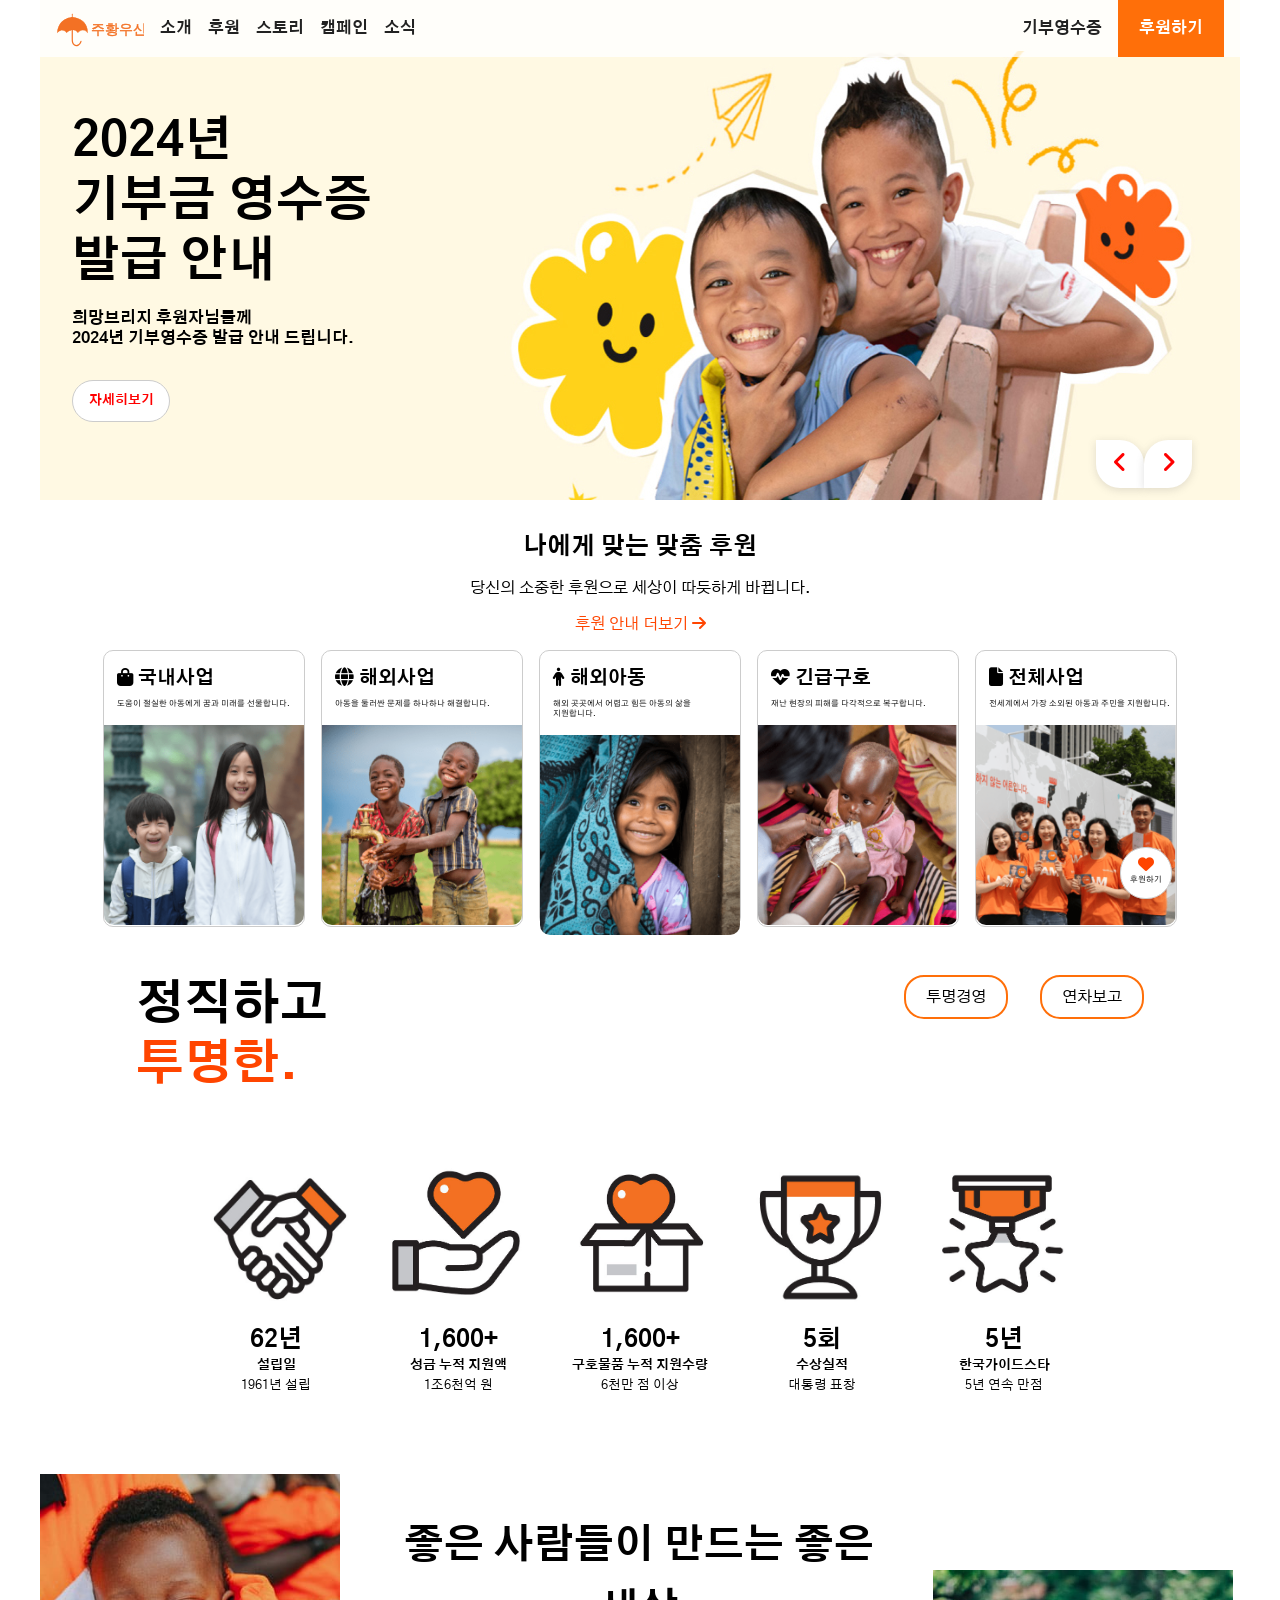
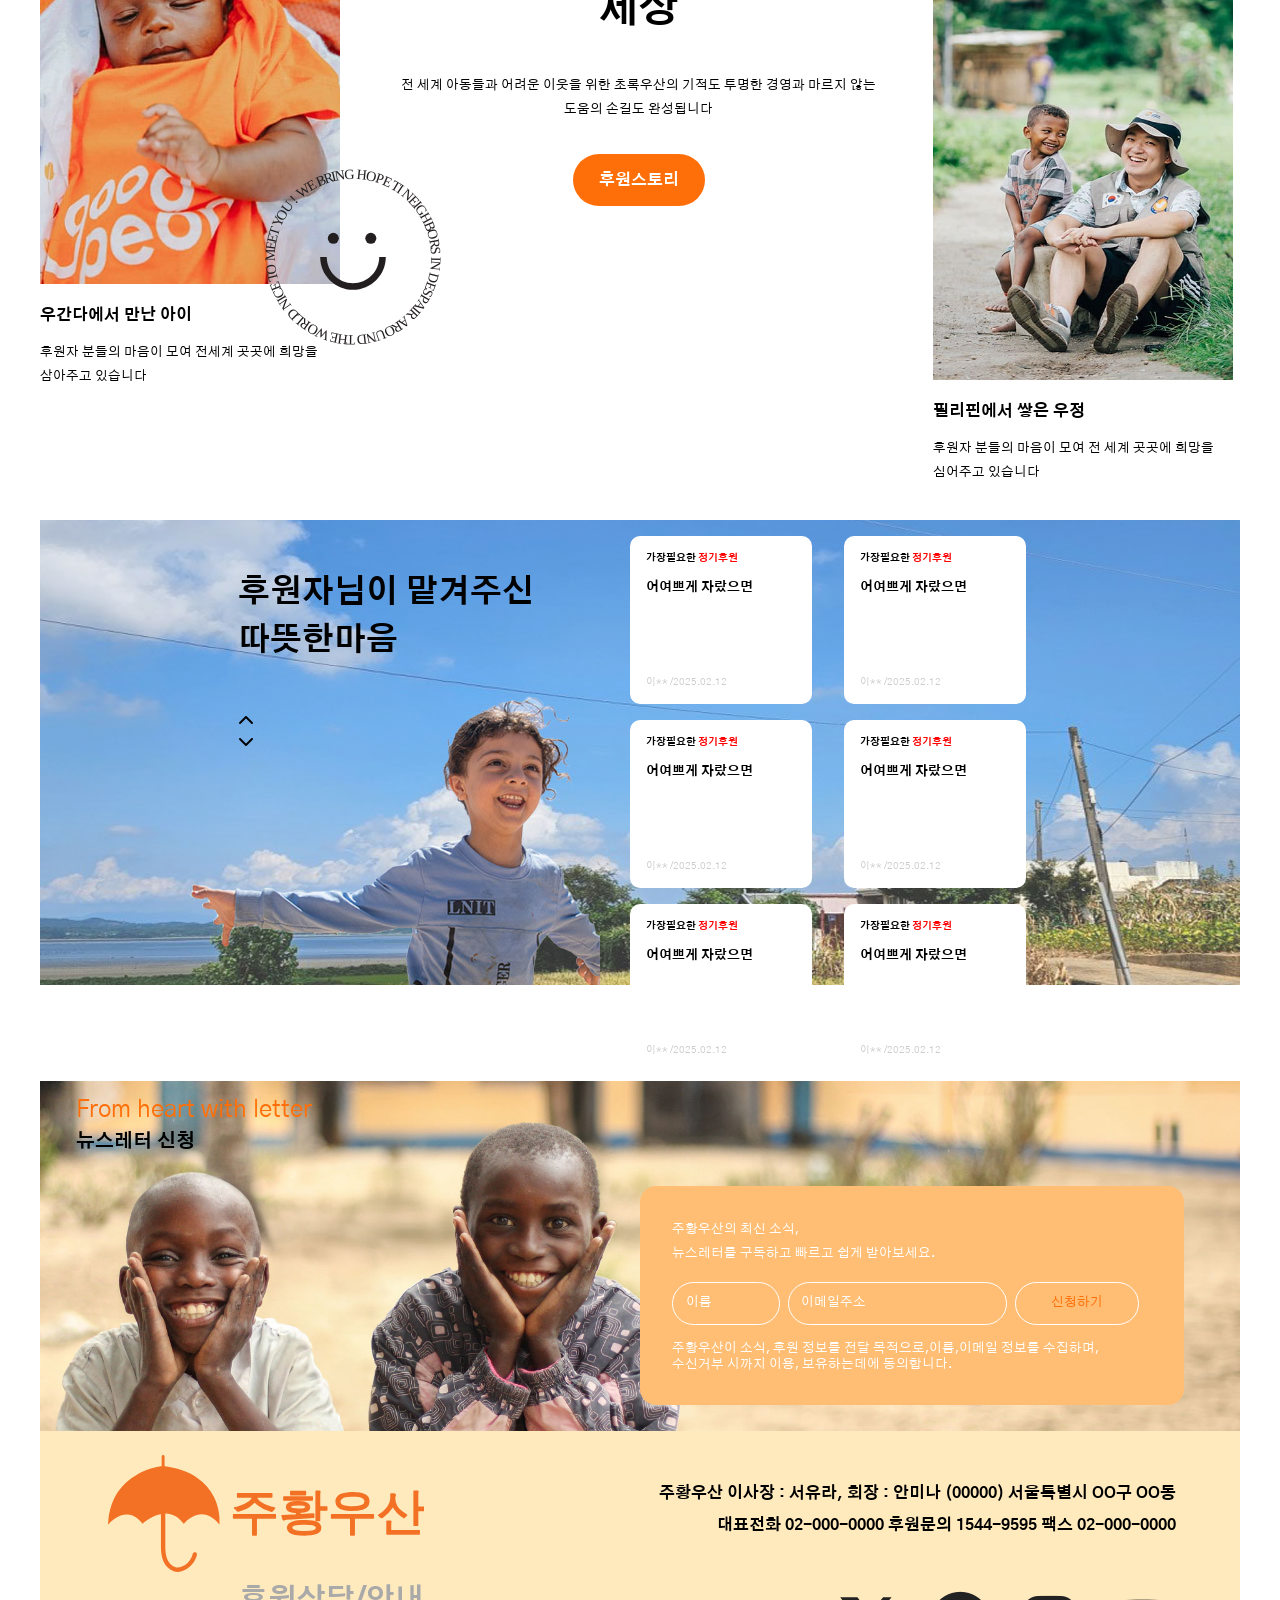
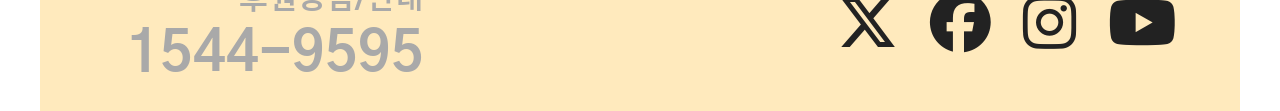
==== commit c1a86c9c: "스토리인덱스" ====
--- a/index.html
+++ b/index.html
@@ -3,10 +3,10 @@
   <head>
     <meta charset="UTF-8" />
     <meta name="viewport" content="width=device-width, initial-scale=1.0" />
-    <title>Document</title>
-
+    <title>주황우산</title>
     <script src="js/jquery-3.7.1.min.js"></script>
     <script src="js/index.js"></script>
+    <link rel="stylesheet" href="css/index.css" />
     <link
       rel="stylesheet"
       href="https://cdnjs.cloudflare.com/ajax/libs/font-awesome/6.7.2/css/all.min.css"
@@ -20,7 +20,7 @@
       href="https://fonts.googleapis.com/css2?family=Gothic+A1&display=swap"
       rel="stylesheet"
     />
-    <link rel="stylesheet" href="css/index.css" />
+   
   </head>
   <body>
     <header>
@@ -53,104 +53,113 @@
         <p>
           희망브리지 후원자님들께<br />2024년 기부영수증 발급 안내 드립니다.
         </p>
-        <div class="more">자세히보기</div>
-      </div>
+            <div class="more">
+               자세히보기
+              </div>
+          
+        </div>
       <ul>
         <li class="left"><i class="fa-solid fa-angle-left"></i></li>
         <li class="right"><i class="fa-solid fa-angle-right"></i></li>
       </ul>
     </div>
     <div class="container">
+
       <div class="con1">
-        <h3 class="txt1">나에게 맞는 맞춤 후원</h3>
-        <p class="txt2">당신의 소중한 후원으로 세상이 따듯하게 바뀝니다.</p>
-        <div class="txt3">
-          후원 안내 더보기 <i class="fa-solid fa-arrow-right"></i>
-        </div>
-        <ul>
-          <li>
-            <div>
-              <h3><i class="fa-solid fa-bag-shopping"></i> 국내사업</h3>
-              <p>도움이 절실한 아동에게 꿈과 미래를 선물합니다.</p>
-            </div>
-            <img src="img/con1.PNG" alt="" />
-          </li>
-          <li>
-            <div>
-              <h3><i class="fa-solid fa-globe"></i> 해외사업</h3>
-              <p>아동을 둘러싼 문제를 하나하나 해결합니다.</p>
-            </div>
-            <img src="img/con2.PNG" alt="" />
-          </li>
-          <li>
-            <div>
-              <h3><i class="fa-solid fa-person"></i> 해외아동</h3>
-              <p>해외 곳곳에서 어렵고 힘든 아동의 삶을 지원합니다.</p>
-            </div>
-            <img src="img/con3.PNG" alt="" />
-          </li>
-          <li>
-            <div>
-              <h3><i class="fa-solid fa-heart-pulse"></i> 긴급구호</h3>
-              <p>재난 현장의 피해를 다각적으로 복구합니다.</p>
-            </div>
-            <img src="img/con4.PNG" alt="" />
-          </li>
-          <li class="mono">
-            <div>
-              <h3><i class="fa-solid fa-file"></i> 전체사업</h3>
-              <p>전세계에서 가장 소외된 아동과 주민을 지원합니다.</p>
-            </div>
-            <img src="img/con5.PNG" alt="" />
-          </li>
-          <li class="button">
-            <i class="fa-solid fa-heart"></i>
+          <h3 class="txt1">나에게 맞는 맞춤 후원</h3>
+          <p class="txt2">당신의 소중한 후원으로 세상이 따듯하게 바뀝니다.</p>
+          <div class="txt3">후원 안내 더보기 <i class="fa-solid fa-arrow-right"></i></div>
+           <ul>
+             <li>
+                
+              <div>
+                  <h3><i class="fa-solid fa-bag-shopping"></i> 국내사업</h3>
+                  <p>도움이 절실한 아동에게 꿈과 미래를 선물합니다. </p>
+                </div>
+                 <img src="img/con1.PNG" alt="">
+             </li>
+              <li>
+              <div>
+                  <h3><i class="fa-solid fa-globe"></i> 해외사업</h3>
+                  <p>아동을 둘러싼 문제를 하나하나 해결합니다.</p>
+                 </div>
+                 <img src="img/con2.PNG" alt="">
+             </li>
+             <li>
+              <div>
+                  <h3><i class="fa-solid fa-person"></i> 해외아동</h3>
+                  <p>해외 곳곳에서 어렵고 힘든 아동의 삶을 지원합니다.</p>
+              </div>
+              <img src="img/con3.PNG" alt="">
+              </li>
+              <li>
+              <div>
+                  <h3><i class="fa-solid fa-heart-pulse"></i> 긴급구호</h3>
+                  <p>재난 현장의 피해를 다각적으로 복구합니다.</p>
+              </div>
+              <img src="img/con4.PNG" alt="">
+              </li>
+              <li class="mono">
+              <div>
+                  <h3><i class="fa-solid fa-file"></i> 전체사업</h3>
+                  <p>전세계에서 가장 소외된 아동과 주민을 지원합니다.</p>
+              </div>
+              <img src="img/con5.PNG" alt="">
+               </li>
+              <li class="button">
+              <i class="fa-solid fa-heart"></i>
             <div class="txt4">후원하기</div>
-          </li>
-        </ul>
-      </div>
-
+              </li>
+          </ul>
+         </div>
+ 
       <div class="con2">
-        <div>
-          <h2>정직하고<br /><span>투명한.</span></h2>
+          <div>
+          <h2>정직하고<br><span>투명한.</span></h2>
           <ul>
-            <li class="button01">투명경영</li>
-            <li class="button01">연차보고</li>
-          </ul>
-        </div>
-        <ul class="icon">
-          <li>
-            <img src="img/악수아이콘.jpg" alt="" />
-            <h3>62년</h3>
-            <p class="txt5">설립일</p>
-            <p>1961년 설립</p>
-          </li>
-          <li>
-            <img src="img/손하트아이콘.jpg" alt="" />
-            <h3>1,600+</h3>
-            <p class="txt5">성금 누적 지원액</p>
-            <p>1조6천억 원</p>
-          </li>
-          <li>
-            <img src="img/박스아이콘.jpg" alt="" />
-            <h3>1,600+</h3>
-            <p class="txt5">구호물품 누적 지원수량</p>
-            <p>6천만 점 이상</p>
-          </li>
-          <li>
-            <img src="img/트로피아이콘.jpg" alt="" />
-            <h3>5회</h3>
-            <p class="txt5">수상실적</p>
-            <p>대통령 표창</p>
-          </li>
-          <li>
-            <img src="img/별아이콘.jpg" alt="" />
-            <h3>5년</h3>
-            <p class="txt5">한국가이드스타</p>
-            <p>5년 연속 만점</p>
-          </li>
-        </ul>
-      </div>
+              <li class="button01">
+                투명경영
+                
+              </li>
+              <li class="button01">
+                연차보고
+               
+              </li>
+          </ul>
+          </div>
+         <ul class="icon">
+          <li>
+              <img src="img/악수아이콘.jpg" alt="">
+              <h3>62년</h3>
+              <p class="txt5">설립일</p>
+              <p>1961년 설립</p>
+          </li>
+          <li>
+              <img src="img/손하트아이콘.jpg" alt="">
+              <h3>1,600+</h3>
+              <p class="txt5">성금 누적 지원액</p>
+              <p>1조6천억 원</p>
+          </li>
+          <li>
+              <img src="img/박스아이콘.jpg" alt="">
+              <h3>1,600+</h3>
+              <p class="txt5">구호물품 누적 지원수량</p>
+              <p>6천만 점 이상</p>
+          </li>
+          <li>
+              <img src="img/트로피아이콘.jpg" alt="">
+              <h3>5회</h3>
+              <p class="txt5">수상실적</p>
+              <p>대통령 표창</p>
+          </li>
+          <li>
+              <img src="img/별아이콘.jpg" alt="">
+              <h3>5년</h3>
+              <p class="txt5">한국가이드스타</p>
+              <p>5년 연속 만점</p>
+          </li>
+          </ul>
+        </div>
 
       <div class="con03">
         <div class="good">
@@ -159,127 +168,130 @@
             전 세계 아동들과 어려운 이웃을 위한 초록우산의 기적도 투명한 경영과
             마르지 않는 도움의 손길도 완성됩니다
           </p>
+          <div class="box"><a href="story.html">후원스토리</a></div>
+        </div>
+        <ul>
+          
+         <li>
+          <img src="img/side_img1.jpg" alt="아기사진" />
+          <p class="txt03">우간다에서 만난 아이</p>
+          <p class="txt04">
+            후원자 분들의 마음이 모여 전세계 곳곳에 희망을 삼아주고 있습니다
+          </p>
+          <div class="bg"></div>
+        </li>
+        
+        <li class="good02">
+          <h3>좋은 사람들이 만드는 좋은 세상</h3>
+          <p class="txt05">
+            전 세계 아동들과 어려운 이웃을 위한 초록우산의 기적도 투명한 경영과
+            마르지 않는 도움의 손길도 완성됩니다
+          </p>
           <div class="box"><a href="#">후원스토리</a></div>
-        </div>
-        <ul>
-          <li>
-            <img src="img/side_img1.jpg" alt="아기사진" />
-            <p class="txt03">우간다에서 만난 아이</p>
-            <p class="txt04">
-              후원자 분들의 마음이 모여 전세계 곳곳에 희망을 삼아주고 있습니다
-            </p>
-            <div class="bg"></div>
-          </li>
-
-          <li class="good02">
-            <h3>좋은 사람들이 만드는 좋은 세상</h3>
-            <p class="txt05">
-              전 세계 아동들과 어려운 이웃을 위한 초록우산의 기적도 투명한
-              경영과 마르지 않는 도움의 손길도 완성됩니다
-            </p>
-            <div class="box"><a href="#">후원스토리</a></div>
-          </li>
-          <li class="people">
-            <img src="img/side_img2.jpg" alt="봉사자와 아이" />
-            <p class="txt03">필리핀에서 쌓은 우정</p>
-            <p class="txt04">
-              후원자 분들의 마음이 모여 전 세계 곳곳에 희망을 심어주고 있습니다
-            </p>
-          </li>
+        </li>
+        <li class="people">
+          <img src="img/side_img2.jpg" alt="봉사자와 아이" />
+          <p class="txt03">필리핀에서 쌓은 우정</p>
+          <p class="txt04">
+            후원자 분들의 마음이 모여 전 세계 곳곳에 희망을 심어주고 있습니다
+          </p>
+        </li>
         </ul>
-      </div>
+    </div>
       <div class="con04">
         <div class="wrap">
           <div class="left05">
-            <h3>
-              후원자님이 마겨주신<br />
-              따뜻한마음
-            </h3>
-            <div><i class="fa-solid fa-chevron-up"></i></div>
-            <div><i class="fa-solid fa-chevron-down"></i></div>
+          <h3>
+            후원자님이  맡겨주신<br />
+            따뜻한마음
+          </h3>
+          <div><i class="fa-solid fa-chevron-up"></i></div>
+          <div><i class="fa-solid fa-chevron-down"></i></div>
           </div>
           <div class="right05">
+        
+<ul>
+              <li>
+              <p class="txt06">가장필요한 <span>정기후원</span></p>
+              <p class="txt07">어여쁘게 자랐으면</p>
+              <p class="txt08">이** /2025.02.12</p>
+              </li>
+              <li>
+                <p class="txt06">가장필요한 <span>정기후원</span></p>
+                <p class="txt07">어여쁘게 자랐으면</p>
+                <p class="txt08">이** /2025.02.12</p>
+              </li>
+              <li>
+                <p class="txt06">가장필요한 <span>정기후원</span></p>
+                <p class="txt07">어여쁘게 자랐으면</p>
+                <p class="txt08">이** /2025.02.12</p>
+              </li>
+              <li>
+                <p class="txt06">가장필요한 <span>정기후원</span></p>
+                <p class="txt07">어여쁘게 자랐으면</p>
+                <p class="txt08">이** /2025.02.12</p>
+              </li>
+          </ul>
+          <ul>
+              <li>
+              <p class="txt06">가장필요한 <span>정기후원</span></p>
+              <p class="txt07">어여쁘게 자랐으면</p>
+              <p class="txt08">이** /2025.02.12</p>
+              </li>
+              <li>
+                <p class="txt06">가장필요한 <span>정기후원</span></p>
+                <p class="txt07">어여쁘게 자랐으면</p>
+                <p class="txt08">이** /2025.02.12</p>
+              </li>
+              <li>
+                <p class="txt06">가장필요한 <span>정기후원</span></p>
+                <p class="txt07">어여쁘게 자랐으면</p>
+                <p class="txt08">이** /2025.02.12</p>
+              </li>
+            </ul>
+           </div>
+           <div class="new">
             <ul>
               <li>
-                <p class="txt06">가장필요한 <span>정기후원</span></p>
-                <p class="txt07">어여쁘게 자랐으면</p>
-                <p class="txt08">이** /2025.02.12</p>
-              </li>
-              <li>
-                <p class="txt06">가장필요한 <span>정기후원</span></p>
-                <p class="txt07">어여쁘게 자랐으면</p>
-                <p class="txt08">이** /2025.02.12</p>
-              </li>
-              <li>
-                <p class="txt06">가장필요한 <span>정기후원</span></p>
-                <p class="txt07">어여쁘게 자랐으면</p>
-                <p class="txt08">이** /2025.02.12</p>
-              </li>
-              <li>
-                <p class="txt06">가장필요한 <span>정기후원</span></p>
-                <p class="txt07">어여쁘게 자랐으면</p>
-                <p class="txt08">이** /2025.02.12</p>
-              </li>
-            </ul>
-            <ul>
-              <li>
-                <p class="txt06">가장필요한 <span>정기후원</span></p>
-                <p class="txt07">어여쁘게 자랐으면</p>
-                <p class="txt08">이** /2025.02.12</p>
-              </li>
-              <li>
-                <p class="txt06">가장필요한 <span>정기후원</span></p>
-                <p class="txt07">어여쁘게 자랐으면</p>
-                <p class="txt08">이** /2025.02.12</p>
-              </li>
-              <li>
-                <p class="txt06">가장필요한 <span>정기후원</span></p>
-                <p class="txt07">어여쁘게 자랐으면</p>
-                <p class="txt08">이** /2025.02.12</p>
-              </li>
-            </ul>
-          </div>
-          <div class="new">
-            <ul>
-              <li>
-                <p class="txt06">가장필요한 <span>정기후원</span></p>
-                <p class="txt07">어여쁘게 자랐으면</p>
-                <p class="txt08">이** /2025.02.12</p>
-              </li>
-              <li>
-                <p class="txt06">가장필요한 <span>정기후원</span></p>
-                <p class="txt07">어여쁘게 자랐으면</p>
-                <p class="txt08">이** /2025.02.12</p>
-              </li>
-              <li>
-                <p class="txt06">가장필요한 <span>정기후원</span></p>
-                <p class="txt07">어여쁘게 자랐으면</p>
-                <p class="txt08">이** /2025.02.12</p>
-              </li>
-            </ul>
-          </div>
+              <p class="txt06">가장필요한 <span>정기후원</span></p>
+              <p class="txt07">어여쁘게 자랐으면</p>
+              <p class="txt08">이** /2025.02.12</p>
+              </li>
+              <li>
+                <p class="txt06">가장필요한 <span>정기후원</span></p>
+                <p class="txt07">어여쁘게 자랐으면</p>
+                <p class="txt08">이** /2025.02.12</p>
+              </li>
+              <li>
+                <p class="txt06">가장필요한 <span>정기후원</span></p>
+                <p class="txt07">어여쁘게 자랐으면</p>
+                <p class="txt08">이** /2025.02.12</p>
+              </li>
+            </ul> 
+
+           </div>
         </div>
       </div>
       <div class="con5">
         <div class="wrap05">
-          <div class="leftbox">
-            <p class="letter">From heart with letter</p>
-            <p class="newsletter">뉴스레터 신청</p>
+        <div class="leftbox">
+          <p class="letter">From heart with letter</p>
+          <p class="newsletter">뉴스레터 신청</p>
+        </div>
+        <div class="rightbox">
+          <p>주황우산의 최신 소식,</p>
+          <p>뉴스레터를 구독하고 빠르고 쉽게 받아보세요.</p>
+          <ul>
+            <li class="name">이름</li>
+            <li class="meil">이메일주소</li>
+            <li class="sign"><a href="#">신청하기</a></li>
+          </ul>
+          <div class="agree">
+            주황우산이 소식, 후원 정보를 전달 목적으로,이름,이메일 정보를
+            수집하며, 수신거부 시까지 이용, 보유하는데에 동의합니다.
           </div>
-          <div class="rightbox">
-            <p>주황우산의 최신 소식,</p>
-            <p>뉴스레터를 구독하고 빠르고 쉽게 받아보세요.</p>
-            <ul>
-              <li class="name">이름</li>
-              <li class="meil">이메일주소</li>
-              <li class="sign"><a href="#">신청하기</a></li>
-            </ul>
-            <div class="agree">
-              주황우산이 소식, 후원 정보를 전달 목적으로,이름,이메일 정보를
-              수집하며, 수신거부 시까지 이용, 보유하는데에 동의합니다.
-            </div>
-          </div>
-        </div>
+        </div>
+      </div>
         <div class="bottombox">
           <p>주황우산의 최신 소식,</p>
           <p>뉴스레터를 구독하고 빠르고 쉽게 받아보세요.</p>
@@ -324,5 +336,8 @@
         </ul>
       </div>
     </footer>
+    </body>
+  </html>
+   
   </body>
 </html>
--- a/css/index.css
+++ b/css/index.css
@@ -1,3 +1,4 @@
+@charset "UTF-8";
 * {
   margin: 0px;
   padding: 0px;
@@ -14,6 +15,7 @@
   word-break: keep-all;
   height: 3300px;
   font-family: "Gothic A1", serif;
+  overflow-x: hidden;
 }
 
 /*모바일 버전*/
@@ -21,97 +23,68 @@
   /*header*/
   header {
     margin: 0px auto;
-    background-color: rgba(255, 255, 255, 0.8);
-    /*header*/
-    header {
-      margin: 0px auto;
-      position: fixed;
-      z-index: 10;
-      width: 100%;
-      padding: 0.5rem 1rem;
-      align-items: center;
-      box-sizing: border-box;
-      display: flex;
-      justify-content: space-between;
-    }
-    header a:hover {
-      color: #ff6f09;
-    }
-
-    h1 {
-      width: 6rem;
-      height: 32px;
-    }
-
-    /*wrap01*/
-    .wrap01 {
-      display: flex;
-      gap: 1rem;
-    }
-
-    .wrap02 {
-      display: flex;
-      align-items: center;
-      gap: 1rem;
-    }
-
-    .menu {
-      display: none;
-    }
-
-    .wrap02 {
-      display: none;
-    }
-
-    .wrap02 .sponsor a:hover {
-      color: #ff6f09;
-    }
-    .bars {
-      font-size: 1.5rem;
-      background-color: rgba(0, 0, 0, 0.5);
-      width: 100%;
-      position: absolute;
-      left: 0rem;
-      top: 0rem;
-      height: 100vh;
-      padding: 5rem 2rem;
-      box-sizing: border-box;
-      display: none;
-    }
-
-    .wrap02 {
-      width: 100%;
-      position: absolute;
-      left: 0rem;
-      top: 18rem;
-      height: 100vh;
-      line-height: 2.5rem;
-      padding: 5rem 2rem;
-      box-sizing: border-box;
-      font-size: 1rem;
-      display: none;
-    }
-
-    .menu {
-      font-size: 1.5rem;
-      margin: 1.2rem 0rem;
-      text-align: left;
-    }
-
-    header a {
-      color: #fff;
-    }
-
-    /*bars*/
-    header .bars {
-      font-size: 1.5rem;
-      align-items: center;
-      position: relative;
-    }
-    .close {
-      position: absolute;
-      top: 5%;
-    }
+    position: fixed;
+    z-index: 10;
+    width: 100%;
+    padding: 0.5rem 1rem;
+    align-items: center;
+    box-sizing: border-box;
+    display: flex;
+    justify-content: space-between;
+  }
+  header a:hover {
+    color: #ff6f09;
+  }
+
+  h1 {
+    width: 6rem;
+    height: 32px;
+  }
+
+  /*wrap01*/
+  .wrap01 {
+    background-color: rgba(0, 0, 0, 0.5);
+    width: 100%;
+    position: absolute;
+    left: 0rem;
+    top: 0rem;
+    height: 100vh;
+    padding: 5rem 2rem;
+    box-sizing: border-box;
+    display: none;
+  }
+
+  .wrap02 {
+    width: 100%;
+    position: absolute;
+    left: 0rem;
+    top: 18rem;
+    height: 100vh;
+    line-height: 2.5rem;
+    padding: 5rem 2rem;
+    box-sizing: border-box;
+    font-size: 1rem;
+    display: none;
+  }
+
+  .menu {
+    font-size: 1.5rem;
+    margin: 1.2rem 0rem;
+    text-align: left;
+  }
+
+  header a {
+    color: #fff;
+  }
+
+  /*bars*/
+  header .bars {
+    font-size: 1.5rem;
+    align-items: center;
+    position: relative;
+  }
+  .close {
+    position: absolute;
     right: 0px;
     top: 0px;
     display: none;
@@ -131,9 +104,8 @@
   }
   .visual .txt01 {
     position: absolute;
-    left: 45%;
+    left: 5%;
     top: 60%;
-    text-align: right;
   }
   .visual h2 {
     font-size: 2rem;
@@ -154,8 +126,8 @@
     font-size: 0.8rem;
     font-weight: bold;
     margin-top: 2rem;
-    margin-left: 11rem;
-  }
+  }
+
   .visual ul {
     display: none;
   }
@@ -235,8 +207,8 @@
     text-align: center;
     border-radius: 100%;
     position: absolute;
-    left: 80%;
-    bottom: 0%;
+    left: 70%;
+    bottom: -3%;
   }
   .con1 .button i {
     color: orangered;
@@ -254,7 +226,7 @@
     margin: 3rem auto;
   }
   .con2 div {
-    display: flex;
+    /* display: flex; */
 
     gap: 2rem;
   }
@@ -266,32 +238,36 @@
   }
   .con2 ul .button01 {
     border: 2px solid #ff6f09;
-    width: 100px;
+    width: 80px;
     height: 40px;
     line-height: 40px;
     border-radius: 20px;
+    font-size: 0.8rem;
+  }
+  .con2 .button01:hover {
+    background-color: #ff6f09;
+    color: #fff;
   }
   .con2 ul {
     display: flex;
-    justify-content: center;
-    gap: 1rem;
-    text-align: center;
-    margin-top: 5rem;
+    gap: 0.5rem;
+    text-align: center;
+    margin-top: 1rem;
   }
   .con2 .icon {
     margin-top: 2rem;
+    width: 100%;
   }
   .con2 ul img {
-    width: 90%;
+    width: 100%;
     height: 100px;
     margin-bottom: 0.7rem;
   }
   .con2 h3 {
-    font-size: 1.5rem;
-    width: 3vw;
+    font-size: 0.8rem;
   }
   .con2 ul p {
-    font-size: 0.8rem;
+    font-size: 0.5rem;
   }
   .con2 ul .txt5 {
     font-weight: bold;
@@ -371,15 +347,17 @@
     background-size: cover;
     margin-bottom: 3rem;
   }
-
+  .con04 .left05 {
+    width: 40%;
+  }
   .con04 .wrap {
     margin-top: 3rem;
     display: flex;
-    gap: 1rem;
+    gap: 1.5rem;
   }
 
   .con04 h3 {
-    font-size: 2rem;
+    font-size: 1.5rem;
     text-align: left;
     margin: 3rem 0rem;
     line-height: 3rem;
@@ -392,7 +370,7 @@
   }
   .con04 li {
     background-color: #ffeabd;
-    width: 80%;
+    width: 60%;
     margin: 1rem;
     padding: 1rem;
     border-radius: 10px;
@@ -452,7 +430,7 @@
   .con5 .bottombox {
     color: #fff;
     background-color: #ffbe74;
-    width: 90%;
+    width: 86%;
     padding: 1.5rem;
     border-radius: 1rem;
   }
@@ -504,17 +482,12 @@
     box-sizing: border-box;
   }
   footer img {
-    width: 200px;
     width: 60%;
   }
 
   footer .wrap03 {
     color: darkgray;
     font-weight: bold;
-    padding-bottom: 2rem;
-  }
-  footer .wrap03 p {
-    font-size: 1.8rem;
     padding-bottom: 1rem;
   }
   footer .wrap03 p {
@@ -523,12 +496,6 @@
   }
 
   footer h2 {
-    font-size: 3rem;
-  }
-
-  footer .txt02 p {
-    font-size: 0.9rem;
-    line-height: 2rem;
     font-size: 8vw;
   }
 
@@ -542,8 +509,6 @@
     display: flex;
 
     gap: 2rem;
-    font-size: 3rem;
-    padding-top: 2rem;
     font-size: 5vw;
     padding-top: 1rem;
   }
@@ -597,7 +562,6 @@
   .receipt,
   .menu {
     font-size: 1rem;
-    font-size: 1.4vw;
     font-weight: bold;
   }
 
@@ -614,7 +578,6 @@
   .bars {
     display: none;
   }
-
   /*visual*/
   .visual {
     width: 100%;
@@ -766,6 +729,10 @@
     line-height: 40px;
     border-radius: 20px;
   }
+  .con2 .button01:hover {
+    background-color: #ff6f09;
+    color: #fff;
+  }
   .con2 ul {
     display: flex;
     justify-content: center;
@@ -989,6 +956,496 @@
   /*footer*/
   footer {
     width: 100%;
+    margin: 0px auto;
+    background-color: #ffeabd;
+    padding: 2rem 4rem;
+    box-sizing: border-box;
+  }
+  footer img {
+    width: 50%;
+  }
+
+  footer .wrap03 {
+    color: darkgray;
+    font-weight: bold;
+    padding-bottom: 1rem;
+  }
+  footer .wrap03 p {
+    font-size: 3vw;
+    margin-top: 1.5rem;
+  }
+
+  footer h2 {
+    font-size: 5vw;
+  }
+
+  footer .txt02 p {
+    font-size: 3vw;
+    line-height: 2rem;
+    font-weight: bold;
+  }
+  footer ul {
+    display: flex;
+    gap: 2rem;
+    font-size: 5vw;
+    padding-top: 1rem;
+  }
+}
+
+/*pc버전*/
+@media (min-width: 1220px) {
+  /*header*/
+  header {
+    margin: 0px auto;
+    background-color: rgba(255, 255, 255, 0.8);
+    position: fixed;
+    z-index: 10;
+    width: 100%;
+    padding: 0.8rem 1rem;
+    align-items: center;
+    box-sizing: border-box;
+  }
+  header a:hover {
+    color: #ff6f09;
+  }
+
+  h1 {
+    width: 5.5rem;
+    height: 31.65px;
+  }
+
+  header div {
+    display: flex;
+    align-items: center;
+    justify-content: space-between;
+    line-height: 31.65px;
+    width: 1200px;
+    margin: 0px auto;
+    box-sizing: border-box;
+    padding: 0rem 1rem;
+  }
+  /*wrap01*/
+  .wrap01 {
+    display: flex;
+    gap: 1rem;
+  }
+
+  .wrap02 {
+    display: flex;
+    align-items: center;
+    gap: 1rem;
+  }
+
+  .wrap02 .sponsor,
+  .receipt,
+  .menu {
+    font-size: 1rem;
+    font-weight: bold;
+  }
+
+  .wrap02 .sponsor a {
+    background-color: #ff6f09;
+    color: #fff;
+    padding: 1.3rem;
+  }
+
+  .wrap02 .sponsor a:hover {
+    background-color: #ccc;
+    color: #ff6f09;
+  }
+  .bars {
+    display: none;
+  }
+  /*visual*/
+  .visual {
+    width: 1200px;
+    height: 500px;
+    background-image: url(../img/비주얼.jpg);
+    background-repeat: no-repeat;
+
+    margin: 0px auto;
+    position: relative;
+  }
+  .visual .txt01 {
+    position: absolute;
+    left: 2rem;
+    top: 7rem;
+    overflow: hidden;
+  }
+  .visual h2 {
+    font-size: 3rem;
+  }
+  .visual p {
+    font-size: 1rem;
+    font-weight: bold;
+    margin-top: 1rem;
+  }
+  .visual .more {
+    background-color: #fff;
+    color: red;
+    width: 6rem;
+    height: 40px;
+    line-height: 40px;
+    border-radius: 5rem;
+    border: 1px solid#ccc;
+    text-align: center;
+    font-size: 0.8rem;
+    font-weight: bold;
+    margin-top: 2rem;
+  }
+
+  .visual ul {
+    display: flex;
+    color: red;
+    font-size: 1.5rem;
+    position: absolute;
+    left: 88%;
+    top: 88%;
+  }
+
+  .visual li {
+    background-color: #fff;
+    height: 3rem;
+    width: 3rem;
+    text-align: center;
+    line-height: 3rem;
+    box-shadow: rgba(99, 99, 99, 0.2) 0px 2px 8px 0px;
+  }
+
+  .visual .left {
+    border-radius: 0rem 1.5rem;
+  }
+  .visual .right {
+    border-radius: 1.5rem 0rem;
+  }
+
+  /*container*/
+  .container {
+    width: 1200px;
+    margin: 0px auto;
+  }
+  /*con1*/
+  .con1 ul {
+    display: flex;
+    justify-content: center;
+    gap: 1rem;
+    position: relative;
+  }
+  .con1 ul li div {
+    margin: 1rem 0.3rem;
+  }
+  .con1 ul h3 {
+    margin-left: 0.5rem;
+  }
+  .con1 ul li p {
+    font-size: 0.5rem;
+    margin-top: 0.5rem;
+    margin-left: 0.5rem;
+  }
+  .con1 ul li {
+    width: 200px;
+    height: 275px;
+    border: 1px solid #ccc;
+    border-radius: 10px;
+  }
+  .con1 ul li img {
+    width: 200px;
+    height: 200px;
+    border-radius: 0px 0px 10px 10px;
+  }
+  .con1 .txt1 {
+    font-size: 1.5rem;
+    text-align: center;
+    margin: 2rem 0rem 1rem;
+  }
+  .con1 .txt2 {
+    text-align: center;
+    margin-bottom: 1rem;
+  }
+  .con1 .txt3 {
+    text-align: center;
+    color: orangered;
+    margin-bottom: 1rem;
+  }
+  .con1 .button {
+    background-color: #fff;
+    width: 50px;
+    height: 50px;
+    text-align: center;
+    border-radius: 25px;
+    position: absolute;
+    left: 90%;
+    bottom: 10%;
+  }
+  .con1 .button i {
+    color: orangered;
+    margin: 0.5rem 0rem 0rem;
+  }
+  .con1 .button .txt4 {
+    font-size: 0.5rem;
+    margin-top: 0rem;
+  }
+
+  /*con2*/
+  .con2 {
+    width: 1200px;
+    margin: 3rem auto;
+  }
+  .con2 div {
+    display: flex;
+    justify-content: space-between;
+    padding: 0rem 6rem 4rem;
+  }
+  .con2 h2 {
+    font-size: 3rem;
+  }
+  .con2 h2 span {
+    color: orangered;
+  }
+  .con2 ul .button01 {
+    border: 2px solid #ff6f09;
+    width: 100px;
+    height: 40px;
+    line-height: 40px;
+    border-radius: 20px;
+  }
+  .con2 .button01:hover {
+    background-color: #ff6f09;
+    color: #fff;
+  }
+  .con2 ul {
+    display: flex;
+    justify-content: center;
+    gap: 2rem;
+    text-align: center;
+  }
+  .con2 ul img {
+    width: 150px;
+    height: 150px;
+    margin-bottom: 0.7rem;
+  }
+  .con2 h3 {
+    font-size: 1.5rem;
+  }
+  .con2 ul p {
+    font-size: 0.8rem;
+  }
+  .con2 ul .txt5 {
+    font-weight: bold;
+    margin: 0.2rem 0rem;
+  }
+
+  /**container con03**/
+  .con03 {
+    width: 100%;
+    margin: 5rem auto;
+    height: 550px;
+  }
+  .con03 .good {
+    display: none;
+  }
+  .con03 ul {
+    display: flex;
+    gap: 3rem;
+    justify-content: space-between;
+  }
+
+  .con03 img {
+    width: 300px;
+    height: 410px;
+  }
+  .con03 .txt03 {
+    margin: 1rem 0rem;
+  }
+  .con03 .txt03 {
+    font-weight: bold;
+  }
+  .con03 .txt04 {
+    font-size: 0.8rem;
+    line-height: 1.5rem;
+  }
+  .con03 li {
+    position: relative;
+  }
+  .con03 .bg {
+    width: 200px;
+    height: 180px;
+    background-image: url(../img/smail.svg);
+    background-position: center;
+    background-repeat: no-repeat;
+    position: absolute;
+    left: 70%;
+    top: 48%;
+  }
+  .con03 h3 {
+    font-size: 2.5rem;
+    text-align: center;
+    margin: 2.5rem 0rem 2rem;
+    line-height: 4rem;
+  }
+  .con03 .txt05 {
+    font-size: 0.8rem;
+    text-align: center;
+    line-height: 1.5rem;
+  }
+  .con03 .box {
+    background-color: #ff6f09;
+    width: 100px;
+    text-align: center;
+    margin: 2rem auto;
+    padding: 1rem;
+    border-radius: 30px;
+    background-color: #ff6f09;
+    width: 100px;
+    text-align: center;
+    margin: 2rem auto;
+    padding: 1rem;
+    border-radius: 30px;
+  }
+  .con03 .box a {
+    color: #fff;
+    font-weight: bold;
+  }
+  .con03 .people {
+    margin-top: 6rem;
+  }
+
+  /**con04**/
+  .con04 {
+    width: 1200px;
+    background-image: url(../img/main.jpg);
+
+    background-repeat: no-repeat;
+    background-size: cover;
+
+    height: 465px;
+    margin: 6rem auto;
+  }
+  .con04 .new {
+    display: none;
+  }
+  .con04 .wrap {
+    display: flex;
+    gap: 5rem;
+    justify-content: center;
+  }
+
+  .con04 h3 {
+    font-size: 2rem;
+    text-align: left;
+    margin: 3rem 0rem;
+    line-height: 3rem;
+  }
+  .con04 .right05 {
+    display: flex;
+    position: relative;
+    height: 100%;
+  }
+
+  .con04 li {
+    background-color: #fff;
+    width: 150px;
+    margin: 1rem;
+    padding: 1rem;
+    border-radius: 10px;
+  }
+  .con04 .txt06 {
+    font-weight: bold;
+    font-size: 0.6rem;
+  }
+  .con04 span {
+    color: red;
+    font-weight: bold;
+  }
+  .con04 .txt07 {
+    font-weight: bold;
+    margin: 1rem 0rem 5rem;
+    font-size: 0.8rem;
+  }
+  .con04 .txt08 {
+    font-size: 0.6rem;
+    color: #ccc;
+  }
+  /*con5*/
+  .con5 {
+    width: 1200px;
+    height: 350px;
+    margin: 0px auto;
+    background-image: url(../img/뉴스레터.jpg);
+    background-repeat: no-repeat;
+    background-size: cover;
+    position: relative;
+  }
+  .con5 .leftbox {
+    position: absolute;
+    left: 3%;
+    top: 5%;
+    line-height: 1.5rem;
+  }
+  .con5 .leftbox .letter {
+    color: #ff6f09;
+    font-size: 1.5rem;
+    margin-bottom: 0.5rem;
+  }
+  .con5 .leftbox .newsletter {
+    font-size: 1.2rem;
+    font-weight: bold;
+  }
+
+  .con5 .rightbox {
+    position: absolute;
+    left: 50%;
+    top: 30%;
+    color: #fff;
+    background-color: #ffbe74;
+    width: 30rem;
+    padding: 2rem;
+    border-radius: 1rem;
+  }
+
+  .con5 .rightbox p {
+    font-size: 0.8rem;
+    line-height: 1.5rem;
+  }
+  .con5 .rightbox ul {
+    margin: 1rem 0rem;
+    display: flex;
+    gap: 0.5rem;
+  }
+  .con5 .rightbox li {
+    font-size: 0.8rem;
+    border: 1px solid#fff;
+    border-radius: 2rem;
+    padding: 0.8rem;
+  }
+  .con5 .rightbox .name {
+    width: 5rem;
+  }
+  .con5 .rightbox .meil {
+    width: 12rem;
+  }
+  .con5 .rightbox .sign {
+    width: 6rem;
+    text-align: center;
+  }
+  .con5 .rightbox .sign a {
+    color: #ff6f09;
+  }
+
+  .con5 .rightbox .sign:hover {
+    background-color: #fff;
+  }
+
+  .con5 .rightbox .agree {
+    font-size: 0.8rem;
+    word-wrap: break-word;
+  }
+  .con5 .bottombox {
+    display: none;
+  }
+  /*footer*/
+  footer {
+    width: 1200px;
     height: 280px;
     margin: 0px auto;
     background-color: #ffeabd;
@@ -1000,543 +1457,34 @@
   }
   footer img {
     width: 320px;
-    /*footer*/
-    footer {
-      width: 100%;
-      margin: 0px auto;
-      background-color: #ffeabd;
-      padding: 2rem 4rem;
-      box-sizing: border-box;
-    }
-    footer img {
-      width: 50%;
-    }
-
-    footer .wrap03 {
-      color: darkgray;
-      font-weight: bold;
-    }
-    footer .wrap03 p {
-      text-align: right;
-      font-size: 1.8rem;
-    }
-
-    footer h2 {
-      font-size: 3.5rem;
-      text-align: right;
-    }
-
-    footer .txt02 p {
-      font-size: 1rem;
-      line-height: 2rem;
-      font-weight: bold;
-      text-align: right;
-    }
-
-    footer ul {
-      display: flex;
-      justify-content: right;
-      gap: 2rem;
-      font-size: 3.8rem;
-      padding-top: 3rem;
-      padding-bottom: 1rem;
-    }
-    footer .wrap03 p {
-      font-size: 3vw;
-      margin-top: 1.5rem;
-    }
-
-    footer h2 {
-      font-size: 5vw;
-    }
-
-    footer .txt02 p {
-      font-size: 3vw;
-      line-height: 2rem;
-      font-weight: bold;
-    }
-    footer ul {
-      display: flex;
-      gap: 2rem;
-      font-size: 5vw;
-      padding-top: 1rem;
-    }
-  }
-
-  /*pc버전*/
-  @media (min-width: 1220px) {
-    /*header*/
-    header {
-      margin: 0px auto;
-      background-color: rgba(255, 255, 255, 0.8);
-      position: fixed;
-      z-index: 10;
-      width: 100%;
-      padding: 0.8rem 1rem;
-      align-items: center;
-      box-sizing: border-box;
-    }
-    header a:hover {
-      color: #ff6f09;
-    }
-
-    h1 {
-      width: 5.5rem;
-      height: 31.65px;
-    }
-
-    header div {
-      display: flex;
-      align-items: center;
-      justify-content: space-between;
-      line-height: 31.65px;
-      width: 1200px;
-      margin: 0px auto;
-      box-sizing: border-box;
-      padding: 0rem 1rem;
-    }
-    /*wrap01*/
-    .wrap01 {
-      display: flex;
-      gap: 1rem;
-    }
-
-    .wrap02 {
-      display: flex;
-      align-items: center;
-      gap: 1rem;
-    }
-
-    .wrap02 .sponsor,
-    .receipt,
-    .menu {
-      font-size: 1rem;
-      font-weight: bold;
-    }
-
-    .wrap02 .sponsor a {
-      background-color: #ff6f09;
-      color: #fff;
-      padding: 1.3rem;
-    }
-
-    .wrap02 .sponsor a:hover {
-      background-color: #ccc;
-      color: #ff6f09;
-    }
-    .bars {
-      display: none;
-    }
-    /*visual*/
-    .visual {
-      width: 1200px;
-      height: 500px;
-      background-image: url(../img/비주얼.jpg);
-      background-repeat: no-repeat;
-
-      margin: 0px auto;
-      position: relative;
-    }
-    .visual .txt01 {
-      position: absolute;
-      left: 2rem;
-      top: 7rem;
-    }
-    .visual h2 {
-      font-size: 3rem;
-    }
-    .visual p {
-      font-size: 1rem;
-      font-weight: bold;
-      margin-top: 1rem;
-    }
-    .visual .more {
-      background-color: #fff;
-      color: red;
-      width: 5rem;
-      padding: 0.5rem;
-      border-radius: 5rem;
-      border: 1px solid#ccc;
-      text-align: center;
-      font-size: 0.8rem;
-      font-weight: bold;
-      margin-top: 2rem;
-    }
-    .visual ul {
-      display: flex;
-      color: red;
-      font-size: 1.5rem;
-      position: absolute;
-      left: 88%;
-      top: 88%;
-    }
-
-    .visual li {
-      background-color: #fff;
-      height: 3rem;
-      width: 3rem;
-      text-align: center;
-      line-height: 3rem;
-      box-shadow: rgba(99, 99, 99, 0.2) 0px 2px 8px 0px;
-    }
-
-    .visual .left {
-      border-radius: 0rem 1.5rem;
-    }
-    .visual .right {
-      border-radius: 1.5rem 0rem;
-    }
-
-    /*container*/
-    .container {
-      width: 1200px;
-      margin: 0px auto;
-    }
-    /*con1*/
-    .con1 ul {
-      display: flex;
-      justify-content: center;
-      gap: 1rem;
-      position: relative;
-    }
-    .con1 ul li div {
-      margin: 1rem 0.3rem;
-    }
-    .con1 ul li p {
-      font-size: 0.5rem;
-      margin-top: 0.5rem;
-    }
-    .con1 ul li {
-      width: 200px;
-      height: 275px;
-      border: 1px solid #ccc;
-      border-radius: 10px;
-    }
-    .con1 ul li img {
-      width: 200px;
-      height: 200px;
-      border-radius: 0px 0px 10px 10px;
-    }
-    .con1 .txt1 {
-      font-size: 1.5rem;
-      text-align: center;
-      margin: 2rem 0rem 1rem;
-    }
-    .con1 .txt2 {
-      text-align: center;
-      margin-bottom: 1rem;
-    }
-    .con1 .txt3 {
-      text-align: center;
-      color: orangered;
-      margin-bottom: 1rem;
-    }
-    .con1 .button {
-      background-color: #fff;
-      width: 50px;
-      height: 50px;
-      text-align: center;
-      border-radius: 25px;
-      position: absolute;
-      left: 90%;
-      bottom: 10%;
-    }
-    .con1 .button i {
-      color: orangered;
-      margin: 0.5rem 0rem 0rem;
-    }
-    .con1 .button .txt4 {
-      font-size: 0.5rem;
-      margin-top: 0rem;
-    }
-
-    /*con2*/
-    .con2 {
-      width: 1200px;
-      margin: 3rem auto;
-    }
-    .con2 div {
-      display: flex;
-      justify-content: space-between;
-      padding: 0rem 6rem 4rem;
-    }
-    .con2 h2 {
-      font-size: 3rem;
-    }
-    .con2 h2 span {
-      color: orangered;
-    }
-    .con2 ul .button01 {
-      border: 2px solid #ff6f09;
-      width: 100px;
-      height: 40px;
-      line-height: 40px;
-      border-radius: 20px;
-    }
-    .con2 ul {
-      display: flex;
-      justify-content: center;
-      gap: 2rem;
-      text-align: center;
-    }
-    .con2 ul img {
-      width: 150px;
-      height: 150px;
-      margin-bottom: 0.7rem;
-    }
-    .con2 h3 {
-      font-size: 1.5rem;
-    }
-    .con2 ul p {
-      font-size: 0.8rem;
-    }
-    .con2 ul .txt5 {
-      font-weight: bold;
-      margin: 0.2rem 0rem;
-    }
-
-    /**container con03**/
-    .con03 {
-      width: 100%;
-      margin: 0px auto;
-      height: 550px;
-    }
-    .con03 .good {
-      display: none;
-    }
-    .con03 ul {
-      display: flex;
-      gap: 3rem;
-      justify-content: space-between;
-    }
-
-    .con03 img {
-      width: 350px;
-      height: 410px;
-    }
-    .con03 .txt03 {
-      margin: 1rem 0rem;
-    }
-    .con03 .txt03 {
-      font-weight: bold;
-    }
-    .con03 .txt04 {
-      font-size: 0.8rem;
-      line-height: 1.5rem;
-    }
-    .con03 li {
-      position: relative;
-    }
-    .con03 .bg {
-      width: 200px;
-      height: 150px;
-      background-image: url(../img/smail.svg);
-      background-position: center;
-      background-repeat: no-repeat;
-      position: absolute;
-      left: 75%;
-      top: 55%;
-    }
-    .con03 h3 {
-      font-size: 2.5rem;
-      text-align: center;
-      margin: 2.5rem 0rem 2rem;
-      line-height: 4rem;
-    }
-    .con03 .txt05 {
-      font-size: 0.8rem;
-      text-align: center;
-      line-height: 1.5rem;
-    }
-    .con03 .box {
-      background-color: #ff6f09;
-      width: 100px;
-      text-align: center;
-      margin: 2rem auto;
-      padding: 1rem;
-      border-radius: 30px;
-    }
-    .con03 .box a {
-      color: #fff;
-      font-weight: bold;
-    }
-    .con03 .people {
-      margin-top: 6rem;
-    }
-
-    /**con04**/
-    .con04 {
-      width: 1200px;
-      background-image: url(../img/main.jpg);
-
-      background-repeat: no-repeat;
-      background-size: cover;
-
-      height: 465px;
-      margin: 6rem auto;
-    }
-    .con04 .new {
-      display: none;
-    }
-    .con04 .wrap {
-      display: flex;
-      gap: 5rem;
-      justify-content: center;
-    }
-
-    .con04 h3 {
-      font-size: 2rem;
-      text-align: left;
-      margin: 3rem 0rem;
-      line-height: 3rem;
-    }
-    .con04 .right05 {
-      display: flex;
-    }
-    .con04 li {
-      background-color: #fff;
-      width: 150px;
-      margin: 1rem;
-      padding: 1rem;
-      border-radius: 10px;
-    }
-    .con04 .txt06 {
-      font-weight: bold;
-      font-size: 0.6rem;
-    }
-    .con04 span {
-      color: red;
-      font-weight: bold;
-    }
-    .con04 .txt07 {
-      font-weight: bold;
-      margin: 1rem 0rem 5rem;
-      font-size: 0.8rem;
-    }
-    .con04 .txt08 {
-      font-size: 0.6rem;
-      color: #ccc;
-    }
-    /*con5*/
-    .con5 {
-      width: 1200px;
-      height: 350px;
-      margin: 0px auto;
-      background-image: url(../img/뉴스레터.jpg);
-      background-repeat: no-repeat;
-      background-size: cover;
-      position: relative;
-    }
-    .con5 .leftbox {
-      position: absolute;
-      left: 3%;
-      top: 5%;
-      line-height: 1.5rem;
-    }
-    .con5 .leftbox .letter {
-      color: #ff6f09;
-      font-size: 1.5rem;
-      margin-bottom: 0.5rem;
-    }
-    .con5 .leftbox .newsletter {
-      font-size: 1.2rem;
-      font-weight: bold;
-    }
-
-    .con5 .rightbox {
-      position: absolute;
-      left: 50%;
-      top: 30%;
-      color: #fff;
-      background-color: #ffbe74;
-      width: 30rem;
-      padding: 2rem;
-      border-radius: 1rem;
-    }
-
-    .con5 .rightbox p {
-      font-size: 0.8rem;
-      line-height: 1.5rem;
-    }
-    .con5 .rightbox ul {
-      margin: 1rem 0rem;
-      display: flex;
-      gap: 0.5rem;
-    }
-    .con5 .rightbox li {
-      font-size: 0.8rem;
-      border: 1px solid#fff;
-      border-radius: 2rem;
-      padding: 0.8rem;
-    }
-    .con5 .rightbox .name {
-      width: 5rem;
-    }
-    .con5 .rightbox .meil {
-      width: 12rem;
-    }
-    .con5 .rightbox .sign {
-      width: 6rem;
-      text-align: center;
-    }
-    .con5 .rightbox .sign a {
-      color: #ff6f09;
-    }
-
-    .con5 .rightbox .sign:hover {
-      background-color: #fff;
-    }
-
-    .con5 .rightbox .agree {
-      font-size: 0.8rem;
-      word-wrap: break-word;
-    }
-    .con5 .bottombox {
-      display: none;
-    }
-    /*footer*/
-    footer {
-      width: 1200px;
-      height: 280px;
-      margin: 0px auto;
-      background-color: #ffeabd;
-      display: flex;
-      justify-content: space-between;
-      padding: 0rem 4rem;
-      box-sizing: border-box;
-      align-items: center;
-    }
-    footer img {
-      width: 320px;
-    }
-
-    footer .wrap03 {
-      color: darkgray;
-      font-weight: bold;
-    }
-    footer .wrap03 p {
-      text-align: right;
-      font-size: 1.8rem;
-    }
-
-    footer h2 {
-      font-size: 3.5rem;
-      text-align: right;
-    }
-
-    footer .txt02 p {
-      font-size: 1rem;
-      line-height: 2rem;
-      font-weight: bold;
-      text-align: right;
-    }
-
-    footer ul {
-      display: flex;
-      justify-content: right;
-      gap: 2rem;
-      font-size: 3.8rem;
-      padding-top: 3rem;
-    }
+  }
+
+  footer .wrap03 {
+    color: darkgray;
+    font-weight: bold;
+  }
+  footer .wrap03 p {
+    text-align: right;
+    font-size: 1.8rem;
+  }
+
+  footer h2 {
+    font-size: 3.5rem;
+    text-align: right;
+  }
+
+  footer .txt02 p {
+    font-size: 1rem;
+    line-height: 2rem;
+    font-weight: bold;
+    text-align: right;
+  }
+
+  footer ul {
+    display: flex;
+    justify-content: right;
+    gap: 2rem;
+    font-size: 3.8rem;
+    padding-top: 3rem;
   }
 }
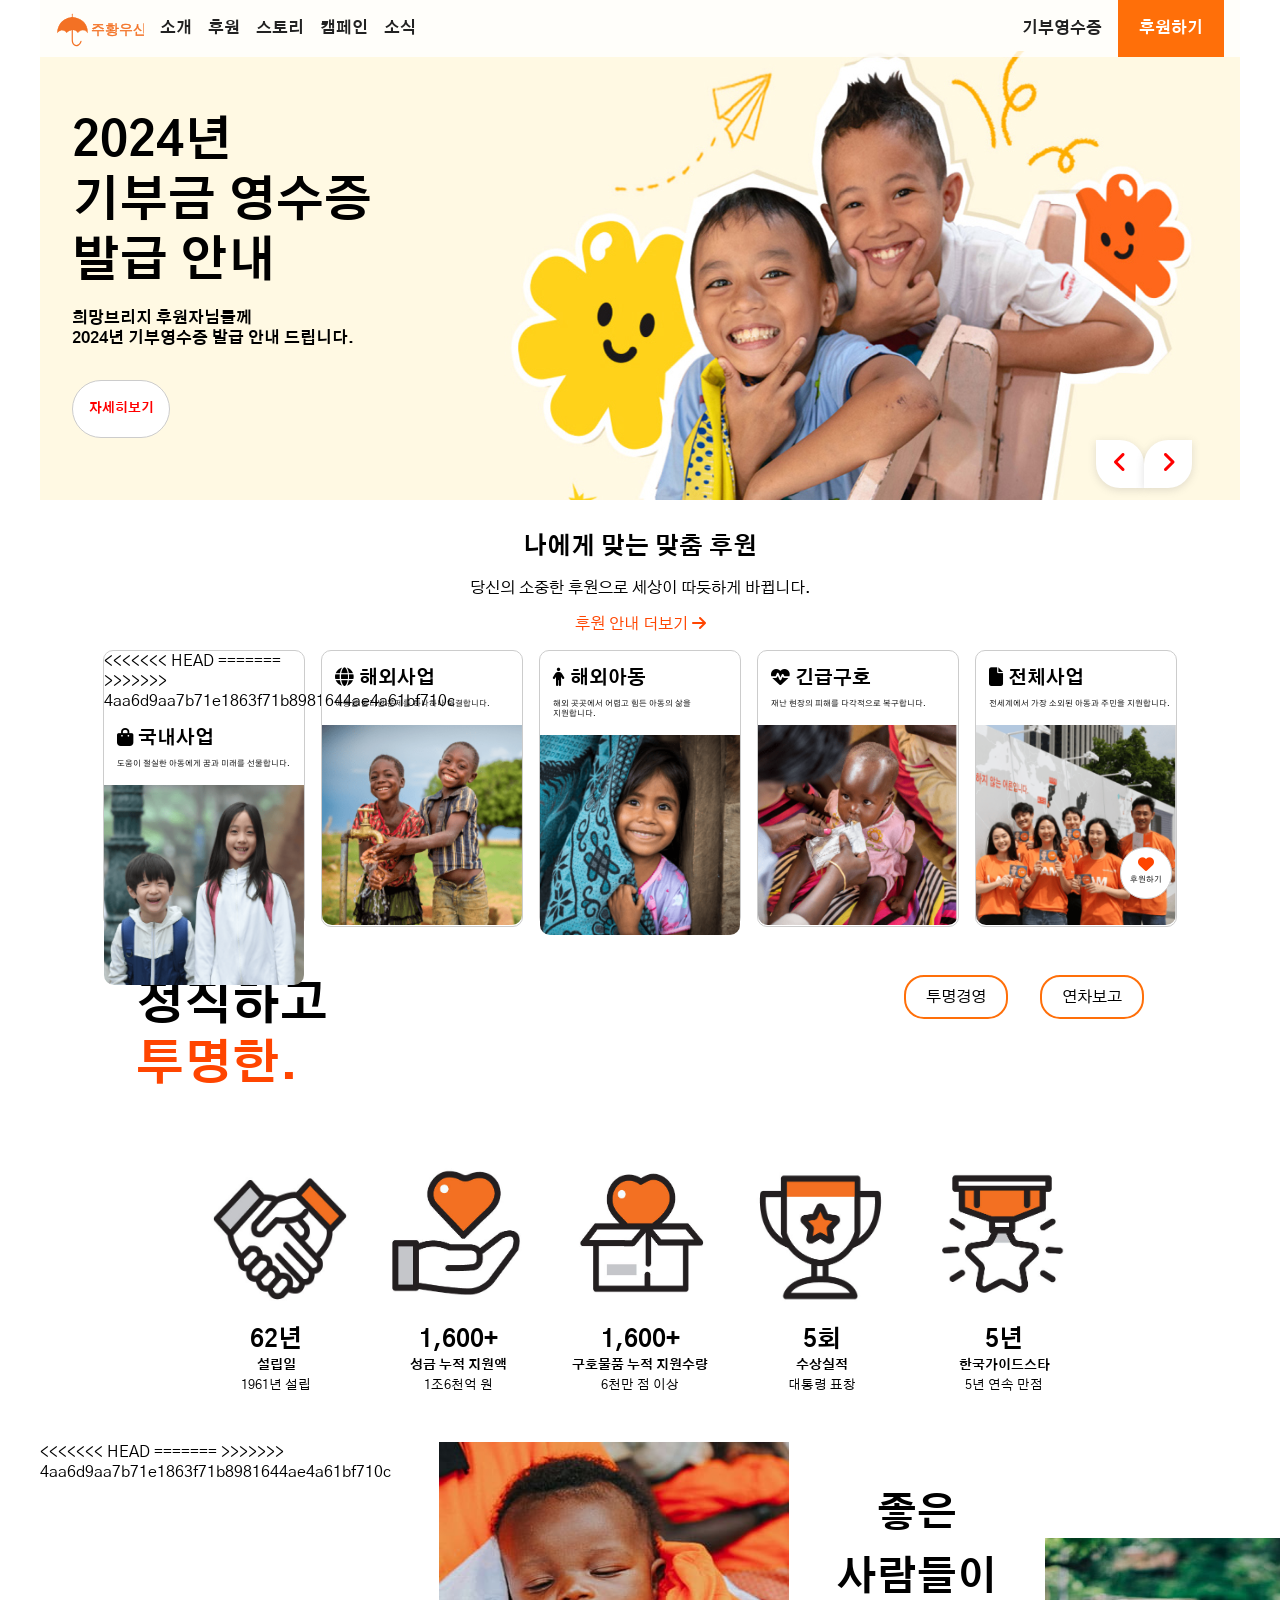
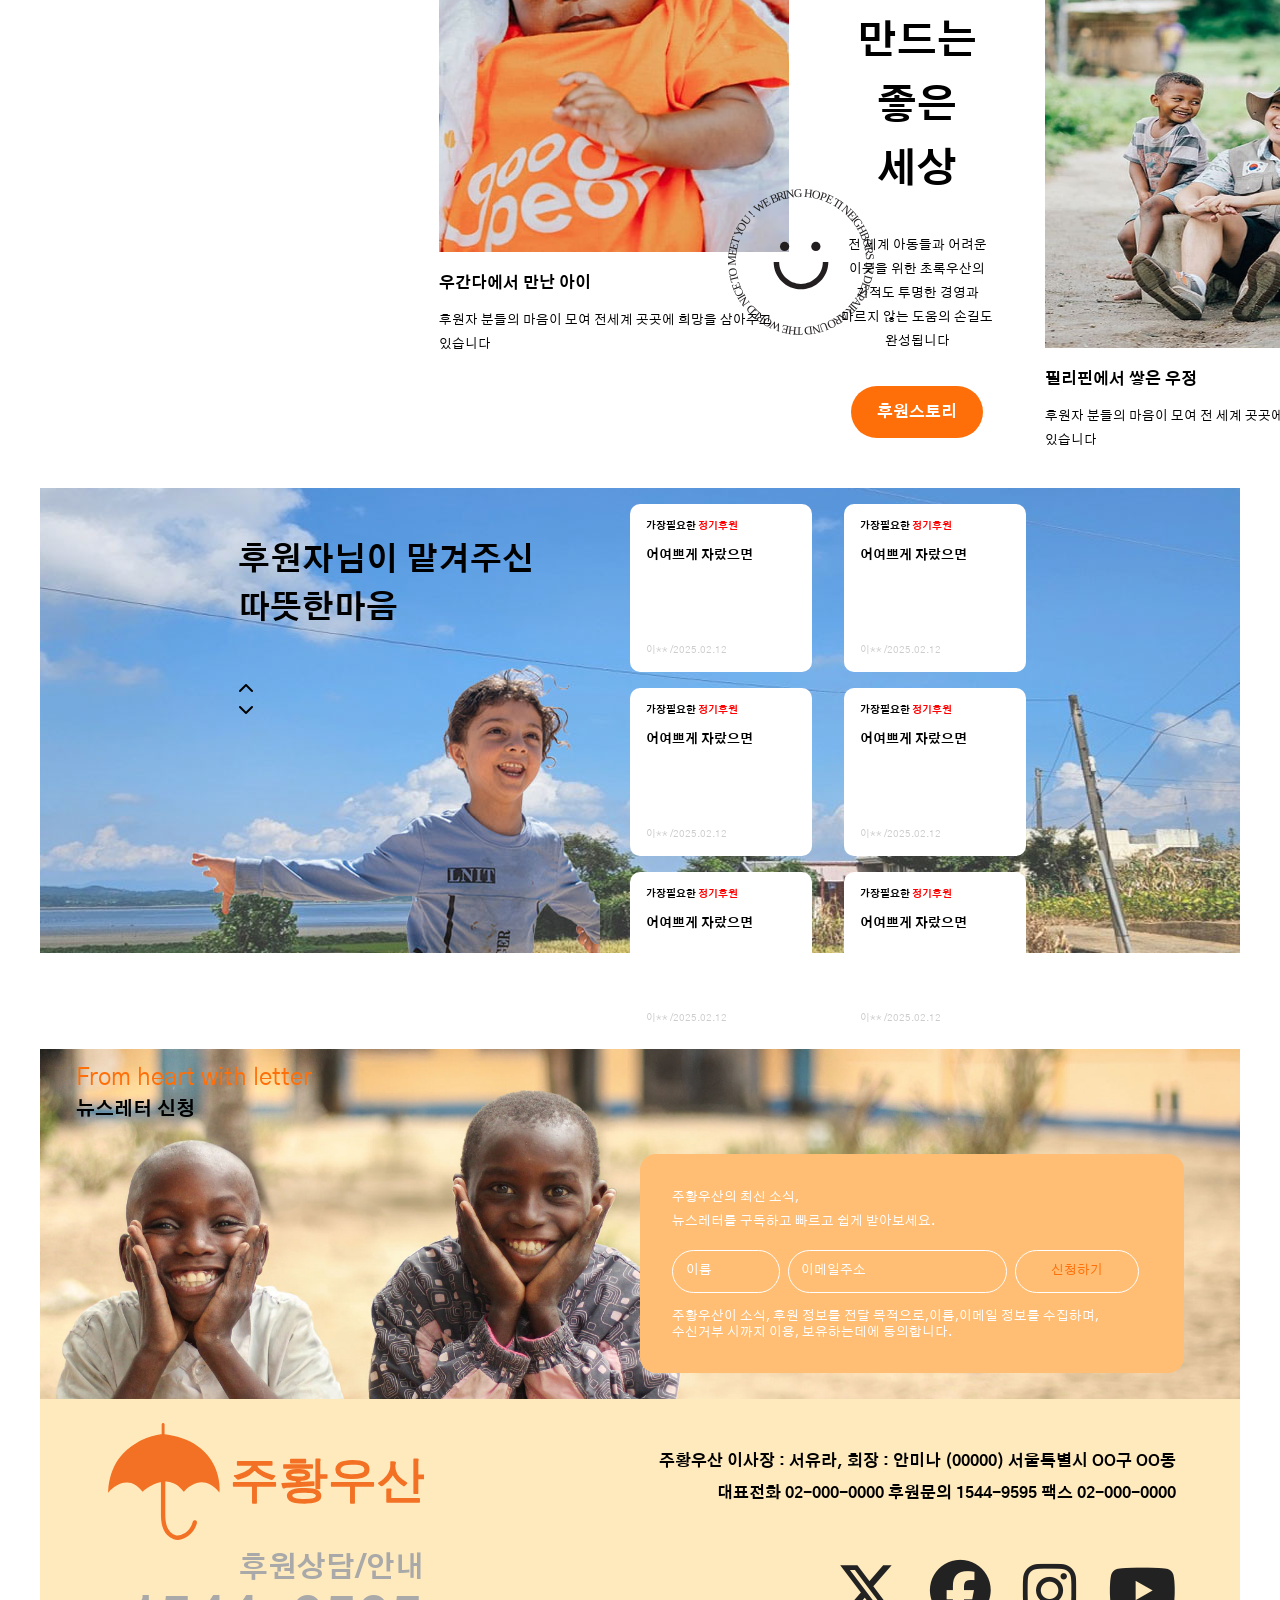
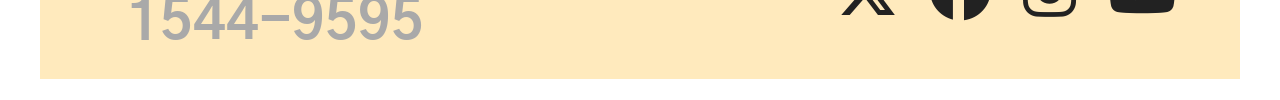
==== commit f7adc26f: "7777" ====
--- a/index.html
+++ b/index.html
@@ -71,7 +71,10 @@
           <div class="txt3">후원 안내 더보기 <i class="fa-solid fa-arrow-right"></i></div>
            <ul>
              <li>
+<<<<<<< HEAD
+=======
                 
+>>>>>>> 4aa6d9aa7b71e1863f71b8981644ae4a61bf710c
               <div>
                   <h3><i class="fa-solid fa-bag-shopping"></i> 국내사업</h3>
                   <p>도움이 절실한 아동에게 꿈과 미래를 선물합니다. </p>
@@ -171,7 +174,10 @@
           <div class="box"><a href="story.html">후원스토리</a></div>
         </div>
         <ul>
+<<<<<<< HEAD
+=======
           
+>>>>>>> 4aa6d9aa7b71e1863f71b8981644ae4a61bf710c
          <li>
           <img src="img/side_img1.jpg" alt="아기사진" />
           <p class="txt03">우간다에서 만난 아이</p>
--- a/css/index.css
+++ b/css/index.css
@@ -23,68 +23,97 @@
   /*header*/
   header {
     margin: 0px auto;
-    position: fixed;
-    z-index: 10;
-    width: 100%;
-    padding: 0.5rem 1rem;
-    align-items: center;
-    box-sizing: border-box;
-    display: flex;
-    justify-content: space-between;
-  }
-  header a:hover {
-    color: #ff6f09;
-  }
-
-  h1 {
-    width: 6rem;
-    height: 32px;
-  }
-
-  /*wrap01*/
-  .wrap01 {
-    background-color: rgba(0, 0, 0, 0.5);
-    width: 100%;
-    position: absolute;
-    left: 0rem;
-    top: 0rem;
-    height: 100vh;
-    padding: 5rem 2rem;
-    box-sizing: border-box;
-    display: none;
-  }
-
-  .wrap02 {
-    width: 100%;
-    position: absolute;
-    left: 0rem;
-    top: 18rem;
-    height: 100vh;
-    line-height: 2.5rem;
-    padding: 5rem 2rem;
-    box-sizing: border-box;
-    font-size: 1rem;
-    display: none;
-  }
-
-  .menu {
-    font-size: 1.5rem;
-    margin: 1.2rem 0rem;
-    text-align: left;
-  }
-
-  header a {
-    color: #fff;
-  }
-
-  /*bars*/
-  header .bars {
-    font-size: 1.5rem;
-    align-items: center;
-    position: relative;
-  }
-  .close {
-    position: absolute;
+    background-color: rgba(255, 255, 255, 0.8);
+    /*header*/
+    header {
+      margin: 0px auto;
+      position: fixed;
+      z-index: 10;
+      width: 100%;
+      padding: 0.5rem 1rem;
+      align-items: center;
+      box-sizing: border-box;
+      display: flex;
+      justify-content: space-between;
+    }
+    header a:hover {
+      color: #ff6f09;
+    }
+
+    h1 {
+      width: 6rem;
+      height: 32px;
+    }
+
+    /*wrap01*/
+    .wrap01 {
+      display: flex;
+      gap: 1rem;
+    }
+
+    .wrap02 {
+      display: flex;
+      align-items: center;
+      gap: 1rem;
+    }
+
+    .menu {
+      display: none;
+    }
+
+    .wrap02 {
+      display: none;
+    }
+
+    .wrap02 .sponsor a:hover {
+      color: #ff6f09;
+    }
+    .bars {
+      font-size: 1.5rem;
+      background-color: rgba(0, 0, 0, 0.5);
+      width: 100%;
+      position: absolute;
+      left: 0rem;
+      top: 0rem;
+      height: 100vh;
+      padding: 5rem 2rem;
+      box-sizing: border-box;
+      display: none;
+    }
+
+    .wrap02 {
+      width: 100%;
+      position: absolute;
+      left: 0rem;
+      top: 18rem;
+      height: 100vh;
+      line-height: 2.5rem;
+      padding: 5rem 2rem;
+      box-sizing: border-box;
+      font-size: 1rem;
+      display: none;
+    }
+
+    .menu {
+      font-size: 1.5rem;
+      margin: 1.2rem 0rem;
+      text-align: left;
+    }
+
+    header a {
+      color: #fff;
+    }
+
+    /*bars*/
+    header .bars {
+      font-size: 1.5rem;
+      align-items: center;
+      position: relative;
+    }
+    .close {
+      position: absolute;
+      top: 5%;
+    }
     right: 0px;
     top: 0px;
     display: none;
@@ -482,12 +511,17 @@
     box-sizing: border-box;
   }
   footer img {
+    width: 200px;
     width: 60%;
   }
 
   footer .wrap03 {
     color: darkgray;
     font-weight: bold;
+    padding-bottom: 2rem;
+  }
+  footer .wrap03 p {
+    font-size: 1.8rem;
     padding-bottom: 1rem;
   }
   footer .wrap03 p {
@@ -496,6 +530,12 @@
   }
 
   footer h2 {
+    font-size: 3rem;
+  }
+
+  footer .txt02 p {
+    font-size: 0.9rem;
+    line-height: 2rem;
     font-size: 8vw;
   }
 
@@ -509,6 +549,8 @@
     display: flex;
 
     gap: 2rem;
+    font-size: 3rem;
+    padding-top: 2rem;
     font-size: 5vw;
     padding-top: 1rem;
   }
@@ -561,7 +603,15 @@
   .wrap02 .sponsor,
   .receipt,
   .menu {
+<<<<<<< HEAD
+    font-size: 1.4vw;
+=======
     font-size: 1rem;
+<<<<<<< HEAD
+=======
+    font-size: 1.4vw;
+>>>>>>> 88deb96dbfde5b231854946d49b8f7a4d8be52b8
+>>>>>>> 4aa6d9aa7b71e1863f71b8981644ae4a61bf710c
     font-weight: bold;
   }
 
@@ -956,6 +1006,10 @@
   /*footer*/
   footer {
     width: 100%;
+<<<<<<< HEAD
+=======
+<<<<<<< HEAD
+>>>>>>> 4aa6d9aa7b71e1863f71b8981644ae4a61bf710c
     margin: 0px auto;
     background-color: #ffeabd;
     padding: 2rem 4rem;
@@ -1446,6 +1500,11 @@
   /*footer*/
   footer {
     width: 1200px;
+<<<<<<< HEAD
+=======
+=======
+>>>>>>> 88deb96dbfde5b231854946d49b8f7a4d8be52b8
+>>>>>>> 4aa6d9aa7b71e1863f71b8981644ae4a61bf710c
     height: 280px;
     margin: 0px auto;
     background-color: #ffeabd;
@@ -1457,6 +1516,7 @@
   }
   footer img {
     width: 320px;
+<<<<<<< HEAD
   }
 
   footer .wrap03 {
@@ -1486,5 +1546,545 @@
     gap: 2rem;
     font-size: 3.8rem;
     padding-top: 3rem;
+=======
+    /*footer*/
+    footer {
+      width: 100%;
+      margin: 0px auto;
+      background-color: #ffeabd;
+      padding: 2rem 4rem;
+      box-sizing: border-box;
+    }
+    footer img {
+      width: 50%;
+    }
+
+    footer .wrap03 {
+      color: darkgray;
+      font-weight: bold;
+    }
+    footer .wrap03 p {
+      text-align: right;
+      font-size: 1.8rem;
+    }
+
+    footer h2 {
+      font-size: 3.5rem;
+      text-align: right;
+    }
+
+    footer .txt02 p {
+      font-size: 1rem;
+      line-height: 2rem;
+      font-weight: bold;
+      text-align: right;
+    }
+
+    footer ul {
+      display: flex;
+      justify-content: right;
+      gap: 2rem;
+      font-size: 3.8rem;
+      padding-top: 3rem;
+      padding-bottom: 1rem;
+    }
+    footer .wrap03 p {
+      font-size: 3vw;
+      margin-top: 1.5rem;
+    }
+
+    footer h2 {
+      font-size: 5vw;
+    }
+
+    footer .txt02 p {
+      font-size: 3vw;
+      line-height: 2rem;
+      font-weight: bold;
+    }
+    footer ul {
+      display: flex;
+      gap: 2rem;
+      font-size: 5vw;
+      padding-top: 1rem;
+    }
+  }
+
+  /*pc버전*/
+  @media (min-width: 1220px) {
+    /*header*/
+    header {
+      margin: 0px auto;
+      background-color: rgba(255, 255, 255, 0.8);
+      position: fixed;
+      z-index: 10;
+      width: 100%;
+      padding: 0.8rem 1rem;
+      align-items: center;
+      box-sizing: border-box;
+    }
+    header a:hover {
+      color: #ff6f09;
+    }
+
+    h1 {
+      width: 5.5rem;
+      height: 31.65px;
+    }
+
+    header div {
+      display: flex;
+      align-items: center;
+      justify-content: space-between;
+      line-height: 31.65px;
+      width: 1200px;
+      margin: 0px auto;
+      box-sizing: border-box;
+      padding: 0rem 1rem;
+    }
+    /*wrap01*/
+    .wrap01 {
+      display: flex;
+      gap: 1rem;
+    }
+
+    .wrap02 {
+      display: flex;
+      align-items: center;
+      gap: 1rem;
+    }
+
+    .wrap02 .sponsor,
+    .receipt,
+    .menu {
+      font-size: 1rem;
+      font-weight: bold;
+    }
+
+    .wrap02 .sponsor a {
+      background-color: #ff6f09;
+      color: #fff;
+      padding: 1.3rem;
+    }
+
+    .wrap02 .sponsor a:hover {
+      background-color: #ccc;
+      color: #ff6f09;
+    }
+    .bars {
+      display: none;
+    }
+    /*visual*/
+    .visual {
+      width: 1200px;
+      height: 500px;
+      background-image: url(../img/비주얼.jpg);
+      background-repeat: no-repeat;
+
+      margin: 0px auto;
+      position: relative;
+    }
+    .visual .txt01 {
+      position: absolute;
+      left: 2rem;
+      top: 7rem;
+    }
+    .visual h2 {
+      font-size: 3rem;
+    }
+    .visual p {
+      font-size: 1rem;
+      font-weight: bold;
+      margin-top: 1rem;
+    }
+    .visual .more {
+      background-color: #fff;
+      color: red;
+      width: 5rem;
+      padding: 0.5rem;
+      border-radius: 5rem;
+      border: 1px solid#ccc;
+      text-align: center;
+      font-size: 0.8rem;
+      font-weight: bold;
+      margin-top: 2rem;
+    }
+    .visual ul {
+      display: flex;
+      color: red;
+      font-size: 1.5rem;
+      position: absolute;
+      left: 88%;
+      top: 88%;
+    }
+
+    .visual li {
+      background-color: #fff;
+      height: 3rem;
+      width: 3rem;
+      text-align: center;
+      line-height: 3rem;
+      box-shadow: rgba(99, 99, 99, 0.2) 0px 2px 8px 0px;
+    }
+
+    .visual .left {
+      border-radius: 0rem 1.5rem;
+    }
+    .visual .right {
+      border-radius: 1.5rem 0rem;
+    }
+
+    /*container*/
+    .container {
+      width: 1200px;
+      margin: 0px auto;
+    }
+    /*con1*/
+    .con1 ul {
+      display: flex;
+      justify-content: center;
+      gap: 1rem;
+      position: relative;
+    }
+    .con1 ul li div {
+      margin: 1rem 0.3rem;
+    }
+    .con1 ul li p {
+      font-size: 0.5rem;
+      margin-top: 0.5rem;
+    }
+    .con1 ul li {
+      width: 200px;
+      height: 275px;
+      border: 1px solid #ccc;
+      border-radius: 10px;
+    }
+    .con1 ul li img {
+      width: 200px;
+      height: 200px;
+      border-radius: 0px 0px 10px 10px;
+    }
+    .con1 .txt1 {
+      font-size: 1.5rem;
+      text-align: center;
+      margin: 2rem 0rem 1rem;
+    }
+    .con1 .txt2 {
+      text-align: center;
+      margin-bottom: 1rem;
+    }
+    .con1 .txt3 {
+      text-align: center;
+      color: orangered;
+      margin-bottom: 1rem;
+    }
+    .con1 .button {
+      background-color: #fff;
+      width: 50px;
+      height: 50px;
+      text-align: center;
+      border-radius: 25px;
+      position: absolute;
+      left: 90%;
+      bottom: 10%;
+    }
+    .con1 .button i {
+      color: orangered;
+      margin: 0.5rem 0rem 0rem;
+    }
+    .con1 .button .txt4 {
+      font-size: 0.5rem;
+      margin-top: 0rem;
+    }
+
+    /*con2*/
+    .con2 {
+      width: 1200px;
+      margin: 3rem auto;
+    }
+    .con2 div {
+      display: flex;
+      justify-content: space-between;
+      padding: 0rem 6rem 4rem;
+    }
+    .con2 h2 {
+      font-size: 3rem;
+    }
+    .con2 h2 span {
+      color: orangered;
+    }
+    .con2 ul .button01 {
+      border: 2px solid #ff6f09;
+      width: 100px;
+      height: 40px;
+      line-height: 40px;
+      border-radius: 20px;
+    }
+    .con2 ul {
+      display: flex;
+      justify-content: center;
+      gap: 2rem;
+      text-align: center;
+    }
+    .con2 ul img {
+      width: 150px;
+      height: 150px;
+      margin-bottom: 0.7rem;
+    }
+    .con2 h3 {
+      font-size: 1.5rem;
+    }
+    .con2 ul p {
+      font-size: 0.8rem;
+    }
+    .con2 ul .txt5 {
+      font-weight: bold;
+      margin: 0.2rem 0rem;
+    }
+
+    /**container con03**/
+    .con03 {
+      width: 100%;
+      margin: 0px auto;
+      height: 550px;
+    }
+    .con03 .good {
+      display: none;
+    }
+    .con03 ul {
+      display: flex;
+      gap: 3rem;
+      justify-content: space-between;
+    }
+
+    .con03 img {
+      width: 350px;
+      height: 410px;
+    }
+    .con03 .txt03 {
+      margin: 1rem 0rem;
+    }
+    .con03 .txt03 {
+      font-weight: bold;
+    }
+    .con03 .txt04 {
+      font-size: 0.8rem;
+      line-height: 1.5rem;
+    }
+    .con03 li {
+      position: relative;
+    }
+    .con03 .bg {
+      width: 200px;
+      height: 150px;
+      background-image: url(../img/smail.svg);
+      background-position: center;
+      background-repeat: no-repeat;
+      position: absolute;
+      left: 75%;
+      top: 55%;
+    }
+    .con03 h3 {
+      font-size: 2.5rem;
+      text-align: center;
+      margin: 2.5rem 0rem 2rem;
+      line-height: 4rem;
+    }
+    .con03 .txt05 {
+      font-size: 0.8rem;
+      text-align: center;
+      line-height: 1.5rem;
+    }
+    .con03 .box {
+      background-color: #ff6f09;
+      width: 100px;
+      text-align: center;
+      margin: 2rem auto;
+      padding: 1rem;
+      border-radius: 30px;
+    }
+    .con03 .box a {
+      color: #fff;
+      font-weight: bold;
+    }
+    .con03 .people {
+      margin-top: 6rem;
+    }
+
+    /**con04**/
+    .con04 {
+      width: 1200px;
+      background-image: url(../img/main.jpg);
+
+      background-repeat: no-repeat;
+      background-size: cover;
+
+      height: 465px;
+      margin: 6rem auto;
+    }
+    .con04 .new {
+      display: none;
+    }
+    .con04 .wrap {
+      display: flex;
+      gap: 5rem;
+      justify-content: center;
+    }
+
+    .con04 h3 {
+      font-size: 2rem;
+      text-align: left;
+      margin: 3rem 0rem;
+      line-height: 3rem;
+    }
+    .con04 .right05 {
+      display: flex;
+    }
+    .con04 li {
+      background-color: #fff;
+      width: 150px;
+      margin: 1rem;
+      padding: 1rem;
+      border-radius: 10px;
+    }
+    .con04 .txt06 {
+      font-weight: bold;
+      font-size: 0.6rem;
+    }
+    .con04 span {
+      color: red;
+      font-weight: bold;
+    }
+    .con04 .txt07 {
+      font-weight: bold;
+      margin: 1rem 0rem 5rem;
+      font-size: 0.8rem;
+    }
+    .con04 .txt08 {
+      font-size: 0.6rem;
+      color: #ccc;
+    }
+    /*con5*/
+    .con5 {
+      width: 1200px;
+      height: 350px;
+      margin: 0px auto;
+      background-image: url(../img/뉴스레터.jpg);
+      background-repeat: no-repeat;
+      background-size: cover;
+      position: relative;
+    }
+    .con5 .leftbox {
+      position: absolute;
+      left: 3%;
+      top: 5%;
+      line-height: 1.5rem;
+    }
+    .con5 .leftbox .letter {
+      color: #ff6f09;
+      font-size: 1.5rem;
+      margin-bottom: 0.5rem;
+    }
+    .con5 .leftbox .newsletter {
+      font-size: 1.2rem;
+      font-weight: bold;
+    }
+
+    .con5 .rightbox {
+      position: absolute;
+      left: 50%;
+      top: 30%;
+      color: #fff;
+      background-color: #ffbe74;
+      width: 30rem;
+      padding: 2rem;
+      border-radius: 1rem;
+    }
+
+    .con5 .rightbox p {
+      font-size: 0.8rem;
+      line-height: 1.5rem;
+    }
+    .con5 .rightbox ul {
+      margin: 1rem 0rem;
+      display: flex;
+      gap: 0.5rem;
+    }
+    .con5 .rightbox li {
+      font-size: 0.8rem;
+      border: 1px solid#fff;
+      border-radius: 2rem;
+      padding: 0.8rem;
+    }
+    .con5 .rightbox .name {
+      width: 5rem;
+    }
+    .con5 .rightbox .meil {
+      width: 12rem;
+    }
+    .con5 .rightbox .sign {
+      width: 6rem;
+      text-align: center;
+    }
+    .con5 .rightbox .sign a {
+      color: #ff6f09;
+    }
+
+    .con5 .rightbox .sign:hover {
+      background-color: #fff;
+    }
+
+    .con5 .rightbox .agree {
+      font-size: 0.8rem;
+      word-wrap: break-word;
+    }
+    .con5 .bottombox {
+      display: none;
+    }
+    /*footer*/
+    footer {
+      width: 1200px;
+      height: 280px;
+      margin: 0px auto;
+      background-color: #ffeabd;
+      display: flex;
+      justify-content: space-between;
+      padding: 0rem 4rem;
+      box-sizing: border-box;
+      align-items: center;
+    }
+    footer img {
+      width: 320px;
+    }
+
+    footer .wrap03 {
+      color: darkgray;
+      font-weight: bold;
+    }
+    footer .wrap03 p {
+      text-align: right;
+      font-size: 1.8rem;
+    }
+
+    footer h2 {
+      font-size: 3.5rem;
+      text-align: right;
+    }
+
+    footer .txt02 p {
+      font-size: 1rem;
+      line-height: 2rem;
+      font-weight: bold;
+      text-align: right;
+    }
+
+    footer ul {
+      display: flex;
+      justify-content: right;
+      gap: 2rem;
+      font-size: 3.8rem;
+      padding-top: 3rem;
+    }
+>>>>>>> 4aa6d9aa7b71e1863f71b8981644ae4a61bf710c
   }
 }
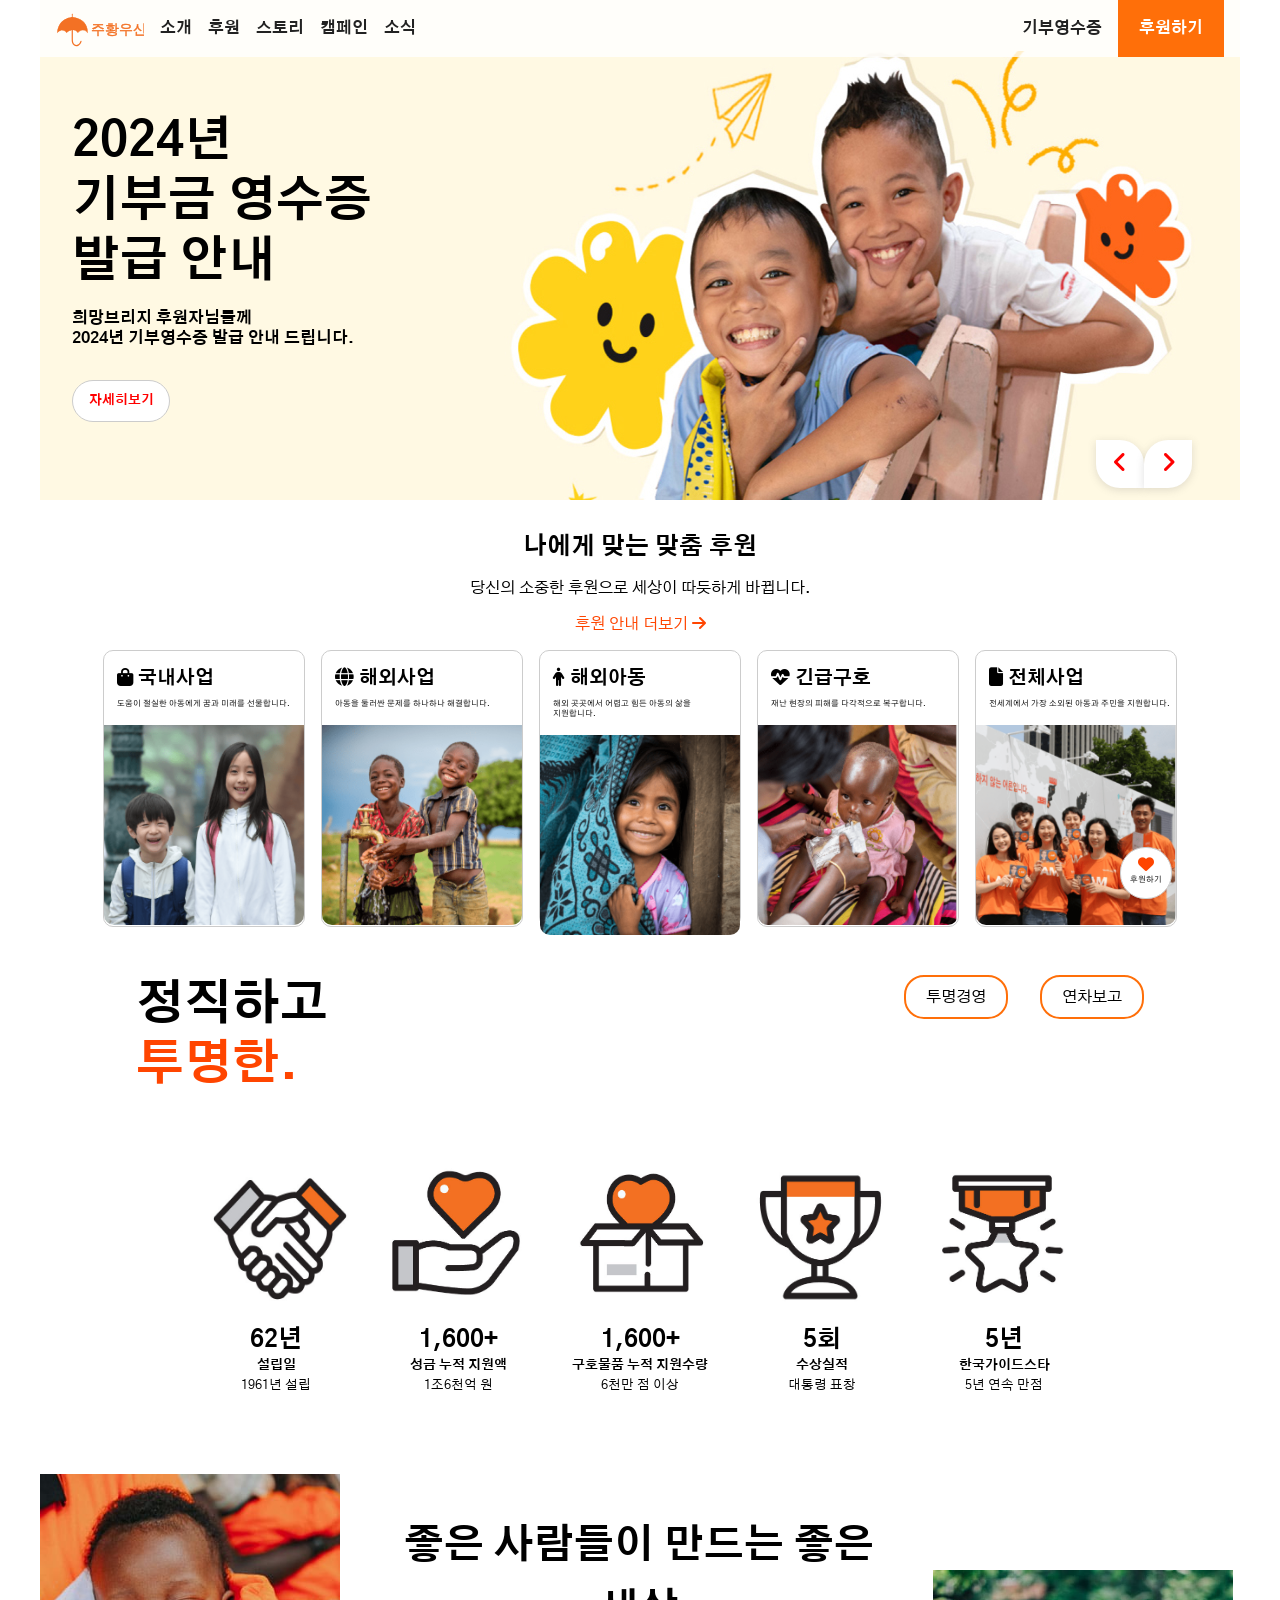
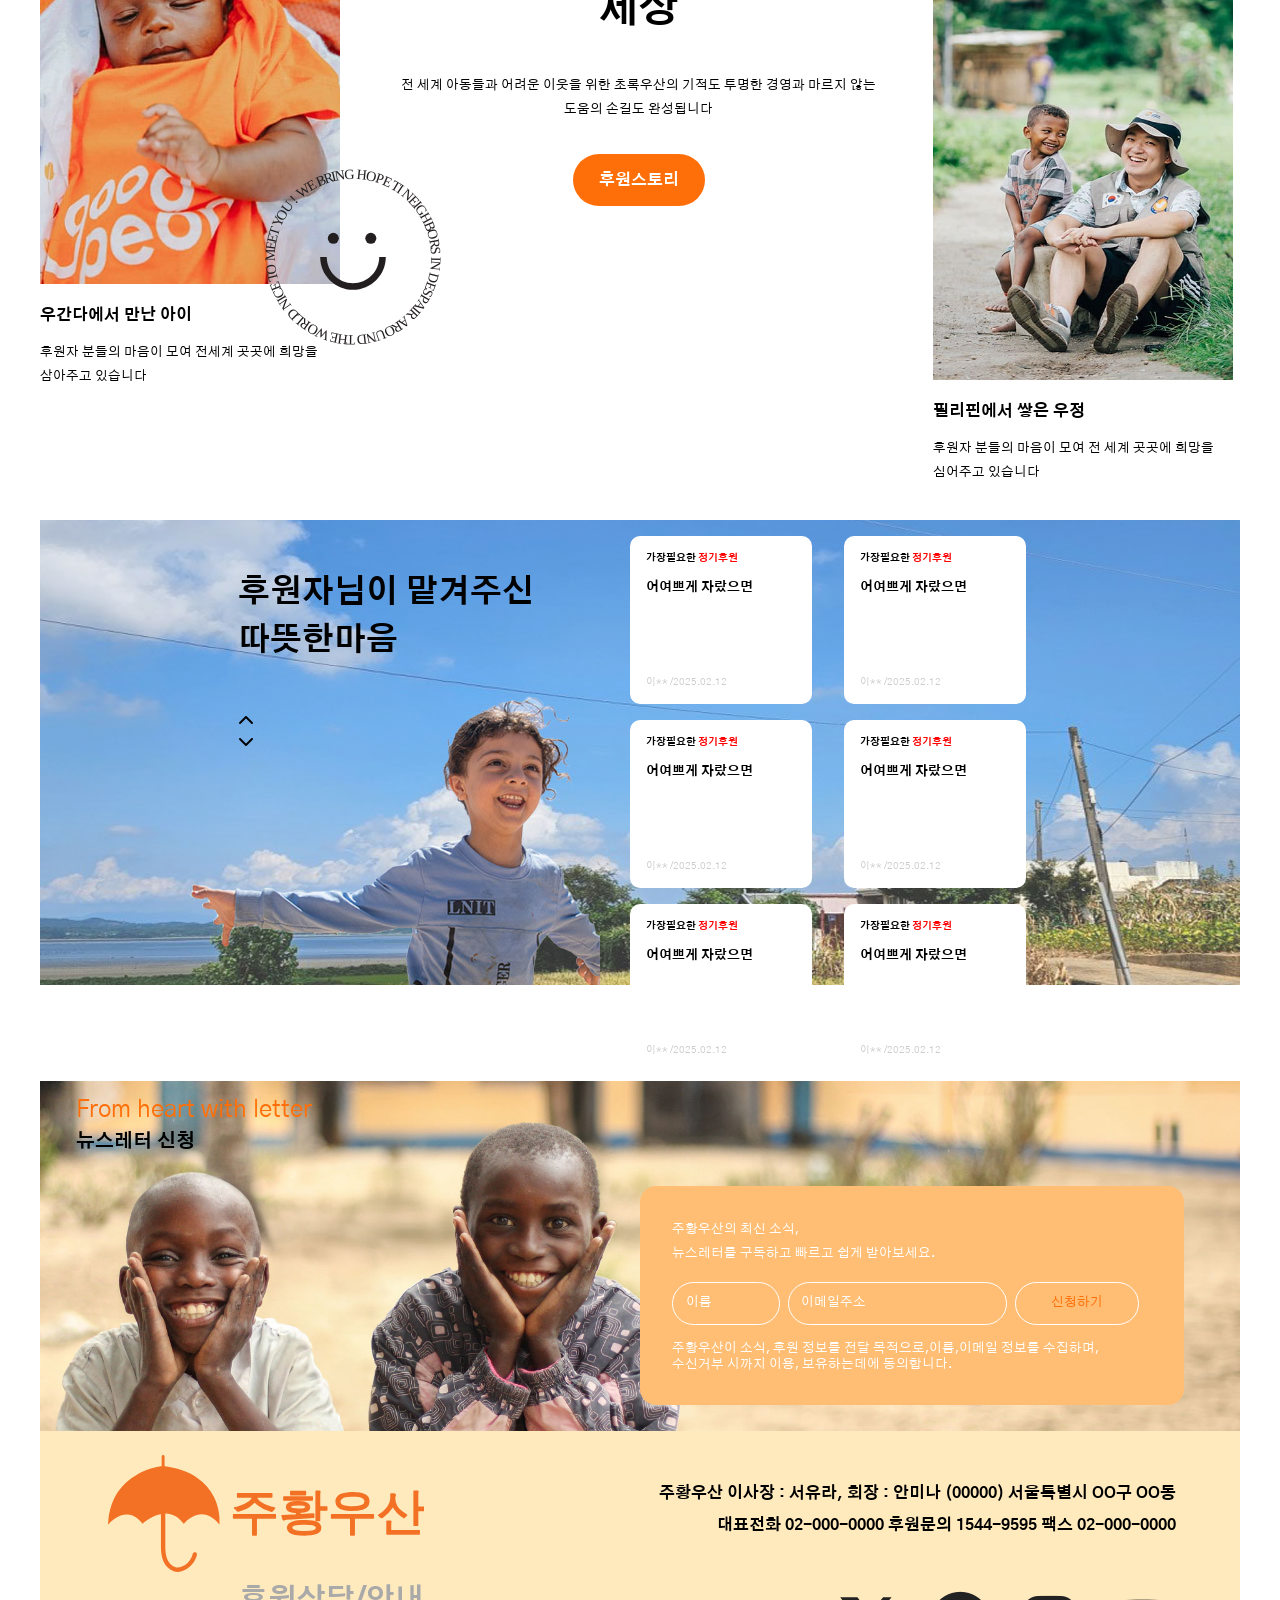
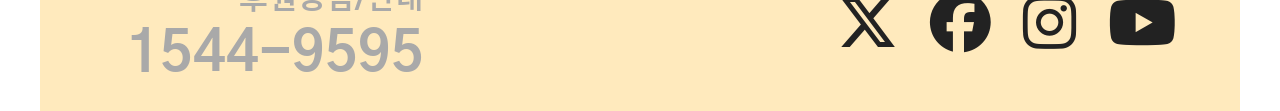
==== commit aaa0828a: "spon777" ====
--- a/index.html
+++ b/index.html
@@ -71,10 +71,6 @@
           <div class="txt3">후원 안내 더보기 <i class="fa-solid fa-arrow-right"></i></div>
            <ul>
              <li>
-<<<<<<< HEAD
-=======
-                
->>>>>>> 4aa6d9aa7b71e1863f71b8981644ae4a61bf710c
               <div>
                   <h3><i class="fa-solid fa-bag-shopping"></i> 국내사업</h3>
                   <p>도움이 절실한 아동에게 꿈과 미래를 선물합니다. </p>
@@ -174,10 +170,6 @@
           <div class="box"><a href="story.html">후원스토리</a></div>
         </div>
         <ul>
-<<<<<<< HEAD
-=======
-          
->>>>>>> 4aa6d9aa7b71e1863f71b8981644ae4a61bf710c
          <li>
           <img src="img/side_img1.jpg" alt="아기사진" />
           <p class="txt03">우간다에서 만난 아이</p>
--- a/css/index.css
+++ b/css/index.css
@@ -603,15 +603,7 @@
   .wrap02 .sponsor,
   .receipt,
   .menu {
-<<<<<<< HEAD
     font-size: 1.4vw;
-=======
-    font-size: 1rem;
-<<<<<<< HEAD
-=======
-    font-size: 1.4vw;
->>>>>>> 88deb96dbfde5b231854946d49b8f7a4d8be52b8
->>>>>>> 4aa6d9aa7b71e1863f71b8981644ae4a61bf710c
     font-weight: bold;
   }
 
@@ -1006,10 +998,6 @@
   /*footer*/
   footer {
     width: 100%;
-<<<<<<< HEAD
-=======
-<<<<<<< HEAD
->>>>>>> 4aa6d9aa7b71e1863f71b8981644ae4a61bf710c
     margin: 0px auto;
     background-color: #ffeabd;
     padding: 2rem 4rem;
@@ -1500,11 +1488,6 @@
   /*footer*/
   footer {
     width: 1200px;
-<<<<<<< HEAD
-=======
-=======
->>>>>>> 88deb96dbfde5b231854946d49b8f7a4d8be52b8
->>>>>>> 4aa6d9aa7b71e1863f71b8981644ae4a61bf710c
     height: 280px;
     margin: 0px auto;
     background-color: #ffeabd;
@@ -1516,7 +1499,6 @@
   }
   footer img {
     width: 320px;
-<<<<<<< HEAD
   }
 
   footer .wrap03 {
@@ -1546,545 +1528,5 @@
     gap: 2rem;
     font-size: 3.8rem;
     padding-top: 3rem;
-=======
-    /*footer*/
-    footer {
-      width: 100%;
-      margin: 0px auto;
-      background-color: #ffeabd;
-      padding: 2rem 4rem;
-      box-sizing: border-box;
-    }
-    footer img {
-      width: 50%;
-    }
-
-    footer .wrap03 {
-      color: darkgray;
-      font-weight: bold;
-    }
-    footer .wrap03 p {
-      text-align: right;
-      font-size: 1.8rem;
-    }
-
-    footer h2 {
-      font-size: 3.5rem;
-      text-align: right;
-    }
-
-    footer .txt02 p {
-      font-size: 1rem;
-      line-height: 2rem;
-      font-weight: bold;
-      text-align: right;
-    }
-
-    footer ul {
-      display: flex;
-      justify-content: right;
-      gap: 2rem;
-      font-size: 3.8rem;
-      padding-top: 3rem;
-      padding-bottom: 1rem;
-    }
-    footer .wrap03 p {
-      font-size: 3vw;
-      margin-top: 1.5rem;
-    }
-
-    footer h2 {
-      font-size: 5vw;
-    }
-
-    footer .txt02 p {
-      font-size: 3vw;
-      line-height: 2rem;
-      font-weight: bold;
-    }
-    footer ul {
-      display: flex;
-      gap: 2rem;
-      font-size: 5vw;
-      padding-top: 1rem;
-    }
-  }
-
-  /*pc버전*/
-  @media (min-width: 1220px) {
-    /*header*/
-    header {
-      margin: 0px auto;
-      background-color: rgba(255, 255, 255, 0.8);
-      position: fixed;
-      z-index: 10;
-      width: 100%;
-      padding: 0.8rem 1rem;
-      align-items: center;
-      box-sizing: border-box;
-    }
-    header a:hover {
-      color: #ff6f09;
-    }
-
-    h1 {
-      width: 5.5rem;
-      height: 31.65px;
-    }
-
-    header div {
-      display: flex;
-      align-items: center;
-      justify-content: space-between;
-      line-height: 31.65px;
-      width: 1200px;
-      margin: 0px auto;
-      box-sizing: border-box;
-      padding: 0rem 1rem;
-    }
-    /*wrap01*/
-    .wrap01 {
-      display: flex;
-      gap: 1rem;
-    }
-
-    .wrap02 {
-      display: flex;
-      align-items: center;
-      gap: 1rem;
-    }
-
-    .wrap02 .sponsor,
-    .receipt,
-    .menu {
-      font-size: 1rem;
-      font-weight: bold;
-    }
-
-    .wrap02 .sponsor a {
-      background-color: #ff6f09;
-      color: #fff;
-      padding: 1.3rem;
-    }
-
-    .wrap02 .sponsor a:hover {
-      background-color: #ccc;
-      color: #ff6f09;
-    }
-    .bars {
-      display: none;
-    }
-    /*visual*/
-    .visual {
-      width: 1200px;
-      height: 500px;
-      background-image: url(../img/비주얼.jpg);
-      background-repeat: no-repeat;
-
-      margin: 0px auto;
-      position: relative;
-    }
-    .visual .txt01 {
-      position: absolute;
-      left: 2rem;
-      top: 7rem;
-    }
-    .visual h2 {
-      font-size: 3rem;
-    }
-    .visual p {
-      font-size: 1rem;
-      font-weight: bold;
-      margin-top: 1rem;
-    }
-    .visual .more {
-      background-color: #fff;
-      color: red;
-      width: 5rem;
-      padding: 0.5rem;
-      border-radius: 5rem;
-      border: 1px solid#ccc;
-      text-align: center;
-      font-size: 0.8rem;
-      font-weight: bold;
-      margin-top: 2rem;
-    }
-    .visual ul {
-      display: flex;
-      color: red;
-      font-size: 1.5rem;
-      position: absolute;
-      left: 88%;
-      top: 88%;
-    }
-
-    .visual li {
-      background-color: #fff;
-      height: 3rem;
-      width: 3rem;
-      text-align: center;
-      line-height: 3rem;
-      box-shadow: rgba(99, 99, 99, 0.2) 0px 2px 8px 0px;
-    }
-
-    .visual .left {
-      border-radius: 0rem 1.5rem;
-    }
-    .visual .right {
-      border-radius: 1.5rem 0rem;
-    }
-
-    /*container*/
-    .container {
-      width: 1200px;
-      margin: 0px auto;
-    }
-    /*con1*/
-    .con1 ul {
-      display: flex;
-      justify-content: center;
-      gap: 1rem;
-      position: relative;
-    }
-    .con1 ul li div {
-      margin: 1rem 0.3rem;
-    }
-    .con1 ul li p {
-      font-size: 0.5rem;
-      margin-top: 0.5rem;
-    }
-    .con1 ul li {
-      width: 200px;
-      height: 275px;
-      border: 1px solid #ccc;
-      border-radius: 10px;
-    }
-    .con1 ul li img {
-      width: 200px;
-      height: 200px;
-      border-radius: 0px 0px 10px 10px;
-    }
-    .con1 .txt1 {
-      font-size: 1.5rem;
-      text-align: center;
-      margin: 2rem 0rem 1rem;
-    }
-    .con1 .txt2 {
-      text-align: center;
-      margin-bottom: 1rem;
-    }
-    .con1 .txt3 {
-      text-align: center;
-      color: orangered;
-      margin-bottom: 1rem;
-    }
-    .con1 .button {
-      background-color: #fff;
-      width: 50px;
-      height: 50px;
-      text-align: center;
-      border-radius: 25px;
-      position: absolute;
-      left: 90%;
-      bottom: 10%;
-    }
-    .con1 .button i {
-      color: orangered;
-      margin: 0.5rem 0rem 0rem;
-    }
-    .con1 .button .txt4 {
-      font-size: 0.5rem;
-      margin-top: 0rem;
-    }
-
-    /*con2*/
-    .con2 {
-      width: 1200px;
-      margin: 3rem auto;
-    }
-    .con2 div {
-      display: flex;
-      justify-content: space-between;
-      padding: 0rem 6rem 4rem;
-    }
-    .con2 h2 {
-      font-size: 3rem;
-    }
-    .con2 h2 span {
-      color: orangered;
-    }
-    .con2 ul .button01 {
-      border: 2px solid #ff6f09;
-      width: 100px;
-      height: 40px;
-      line-height: 40px;
-      border-radius: 20px;
-    }
-    .con2 ul {
-      display: flex;
-      justify-content: center;
-      gap: 2rem;
-      text-align: center;
-    }
-    .con2 ul img {
-      width: 150px;
-      height: 150px;
-      margin-bottom: 0.7rem;
-    }
-    .con2 h3 {
-      font-size: 1.5rem;
-    }
-    .con2 ul p {
-      font-size: 0.8rem;
-    }
-    .con2 ul .txt5 {
-      font-weight: bold;
-      margin: 0.2rem 0rem;
-    }
-
-    /**container con03**/
-    .con03 {
-      width: 100%;
-      margin: 0px auto;
-      height: 550px;
-    }
-    .con03 .good {
-      display: none;
-    }
-    .con03 ul {
-      display: flex;
-      gap: 3rem;
-      justify-content: space-between;
-    }
-
-    .con03 img {
-      width: 350px;
-      height: 410px;
-    }
-    .con03 .txt03 {
-      margin: 1rem 0rem;
-    }
-    .con03 .txt03 {
-      font-weight: bold;
-    }
-    .con03 .txt04 {
-      font-size: 0.8rem;
-      line-height: 1.5rem;
-    }
-    .con03 li {
-      position: relative;
-    }
-    .con03 .bg {
-      width: 200px;
-      height: 150px;
-      background-image: url(../img/smail.svg);
-      background-position: center;
-      background-repeat: no-repeat;
-      position: absolute;
-      left: 75%;
-      top: 55%;
-    }
-    .con03 h3 {
-      font-size: 2.5rem;
-      text-align: center;
-      margin: 2.5rem 0rem 2rem;
-      line-height: 4rem;
-    }
-    .con03 .txt05 {
-      font-size: 0.8rem;
-      text-align: center;
-      line-height: 1.5rem;
-    }
-    .con03 .box {
-      background-color: #ff6f09;
-      width: 100px;
-      text-align: center;
-      margin: 2rem auto;
-      padding: 1rem;
-      border-radius: 30px;
-    }
-    .con03 .box a {
-      color: #fff;
-      font-weight: bold;
-    }
-    .con03 .people {
-      margin-top: 6rem;
-    }
-
-    /**con04**/
-    .con04 {
-      width: 1200px;
-      background-image: url(../img/main.jpg);
-
-      background-repeat: no-repeat;
-      background-size: cover;
-
-      height: 465px;
-      margin: 6rem auto;
-    }
-    .con04 .new {
-      display: none;
-    }
-    .con04 .wrap {
-      display: flex;
-      gap: 5rem;
-      justify-content: center;
-    }
-
-    .con04 h3 {
-      font-size: 2rem;
-      text-align: left;
-      margin: 3rem 0rem;
-      line-height: 3rem;
-    }
-    .con04 .right05 {
-      display: flex;
-    }
-    .con04 li {
-      background-color: #fff;
-      width: 150px;
-      margin: 1rem;
-      padding: 1rem;
-      border-radius: 10px;
-    }
-    .con04 .txt06 {
-      font-weight: bold;
-      font-size: 0.6rem;
-    }
-    .con04 span {
-      color: red;
-      font-weight: bold;
-    }
-    .con04 .txt07 {
-      font-weight: bold;
-      margin: 1rem 0rem 5rem;
-      font-size: 0.8rem;
-    }
-    .con04 .txt08 {
-      font-size: 0.6rem;
-      color: #ccc;
-    }
-    /*con5*/
-    .con5 {
-      width: 1200px;
-      height: 350px;
-      margin: 0px auto;
-      background-image: url(../img/뉴스레터.jpg);
-      background-repeat: no-repeat;
-      background-size: cover;
-      position: relative;
-    }
-    .con5 .leftbox {
-      position: absolute;
-      left: 3%;
-      top: 5%;
-      line-height: 1.5rem;
-    }
-    .con5 .leftbox .letter {
-      color: #ff6f09;
-      font-size: 1.5rem;
-      margin-bottom: 0.5rem;
-    }
-    .con5 .leftbox .newsletter {
-      font-size: 1.2rem;
-      font-weight: bold;
-    }
-
-    .con5 .rightbox {
-      position: absolute;
-      left: 50%;
-      top: 30%;
-      color: #fff;
-      background-color: #ffbe74;
-      width: 30rem;
-      padding: 2rem;
-      border-radius: 1rem;
-    }
-
-    .con5 .rightbox p {
-      font-size: 0.8rem;
-      line-height: 1.5rem;
-    }
-    .con5 .rightbox ul {
-      margin: 1rem 0rem;
-      display: flex;
-      gap: 0.5rem;
-    }
-    .con5 .rightbox li {
-      font-size: 0.8rem;
-      border: 1px solid#fff;
-      border-radius: 2rem;
-      padding: 0.8rem;
-    }
-    .con5 .rightbox .name {
-      width: 5rem;
-    }
-    .con5 .rightbox .meil {
-      width: 12rem;
-    }
-    .con5 .rightbox .sign {
-      width: 6rem;
-      text-align: center;
-    }
-    .con5 .rightbox .sign a {
-      color: #ff6f09;
-    }
-
-    .con5 .rightbox .sign:hover {
-      background-color: #fff;
-    }
-
-    .con5 .rightbox .agree {
-      font-size: 0.8rem;
-      word-wrap: break-word;
-    }
-    .con5 .bottombox {
-      display: none;
-    }
-    /*footer*/
-    footer {
-      width: 1200px;
-      height: 280px;
-      margin: 0px auto;
-      background-color: #ffeabd;
-      display: flex;
-      justify-content: space-between;
-      padding: 0rem 4rem;
-      box-sizing: border-box;
-      align-items: center;
-    }
-    footer img {
-      width: 320px;
-    }
-
-    footer .wrap03 {
-      color: darkgray;
-      font-weight: bold;
-    }
-    footer .wrap03 p {
-      text-align: right;
-      font-size: 1.8rem;
-    }
-
-    footer h2 {
-      font-size: 3.5rem;
-      text-align: right;
-    }
-
-    footer .txt02 p {
-      font-size: 1rem;
-      line-height: 2rem;
-      font-weight: bold;
-      text-align: right;
-    }
-
-    footer ul {
-      display: flex;
-      justify-content: right;
-      gap: 2rem;
-      font-size: 3.8rem;
-      padding-top: 3rem;
-    }
->>>>>>> 4aa6d9aa7b71e1863f71b8981644ae4a61bf710c
   }
 }
